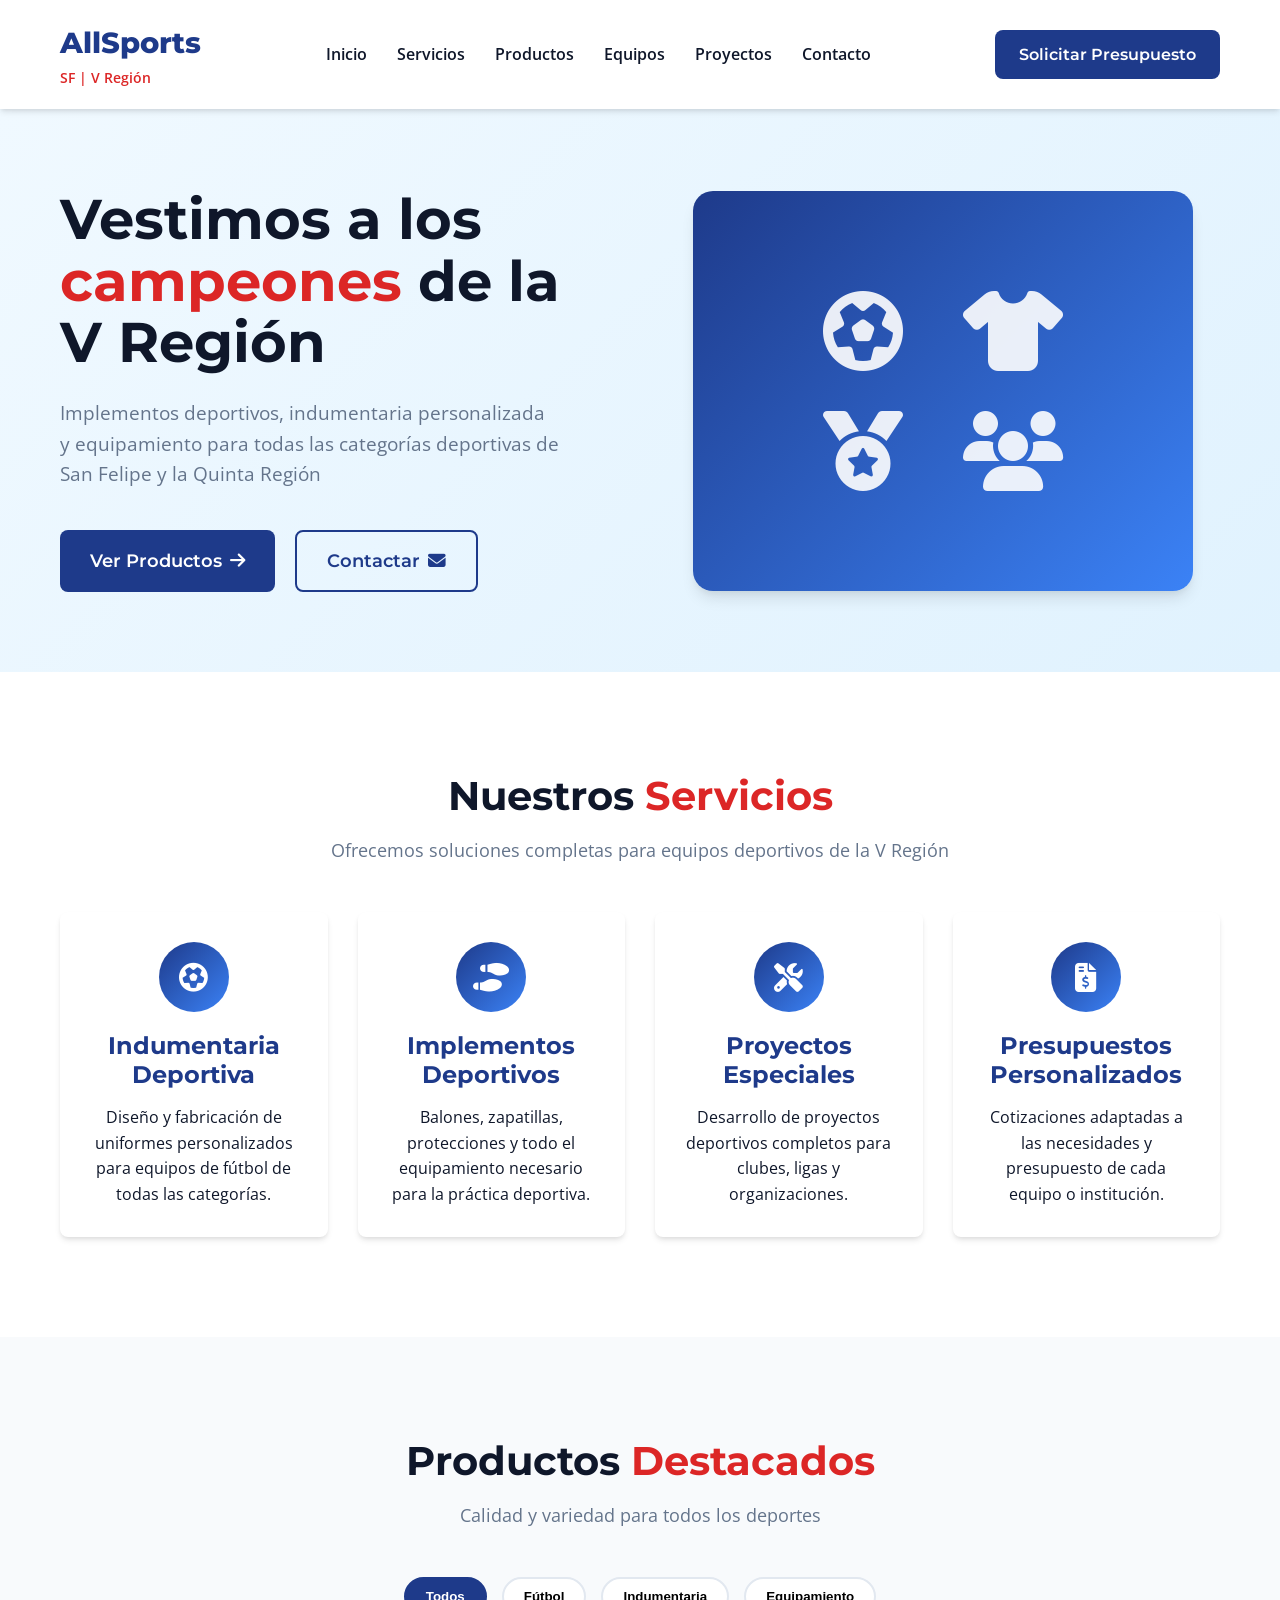
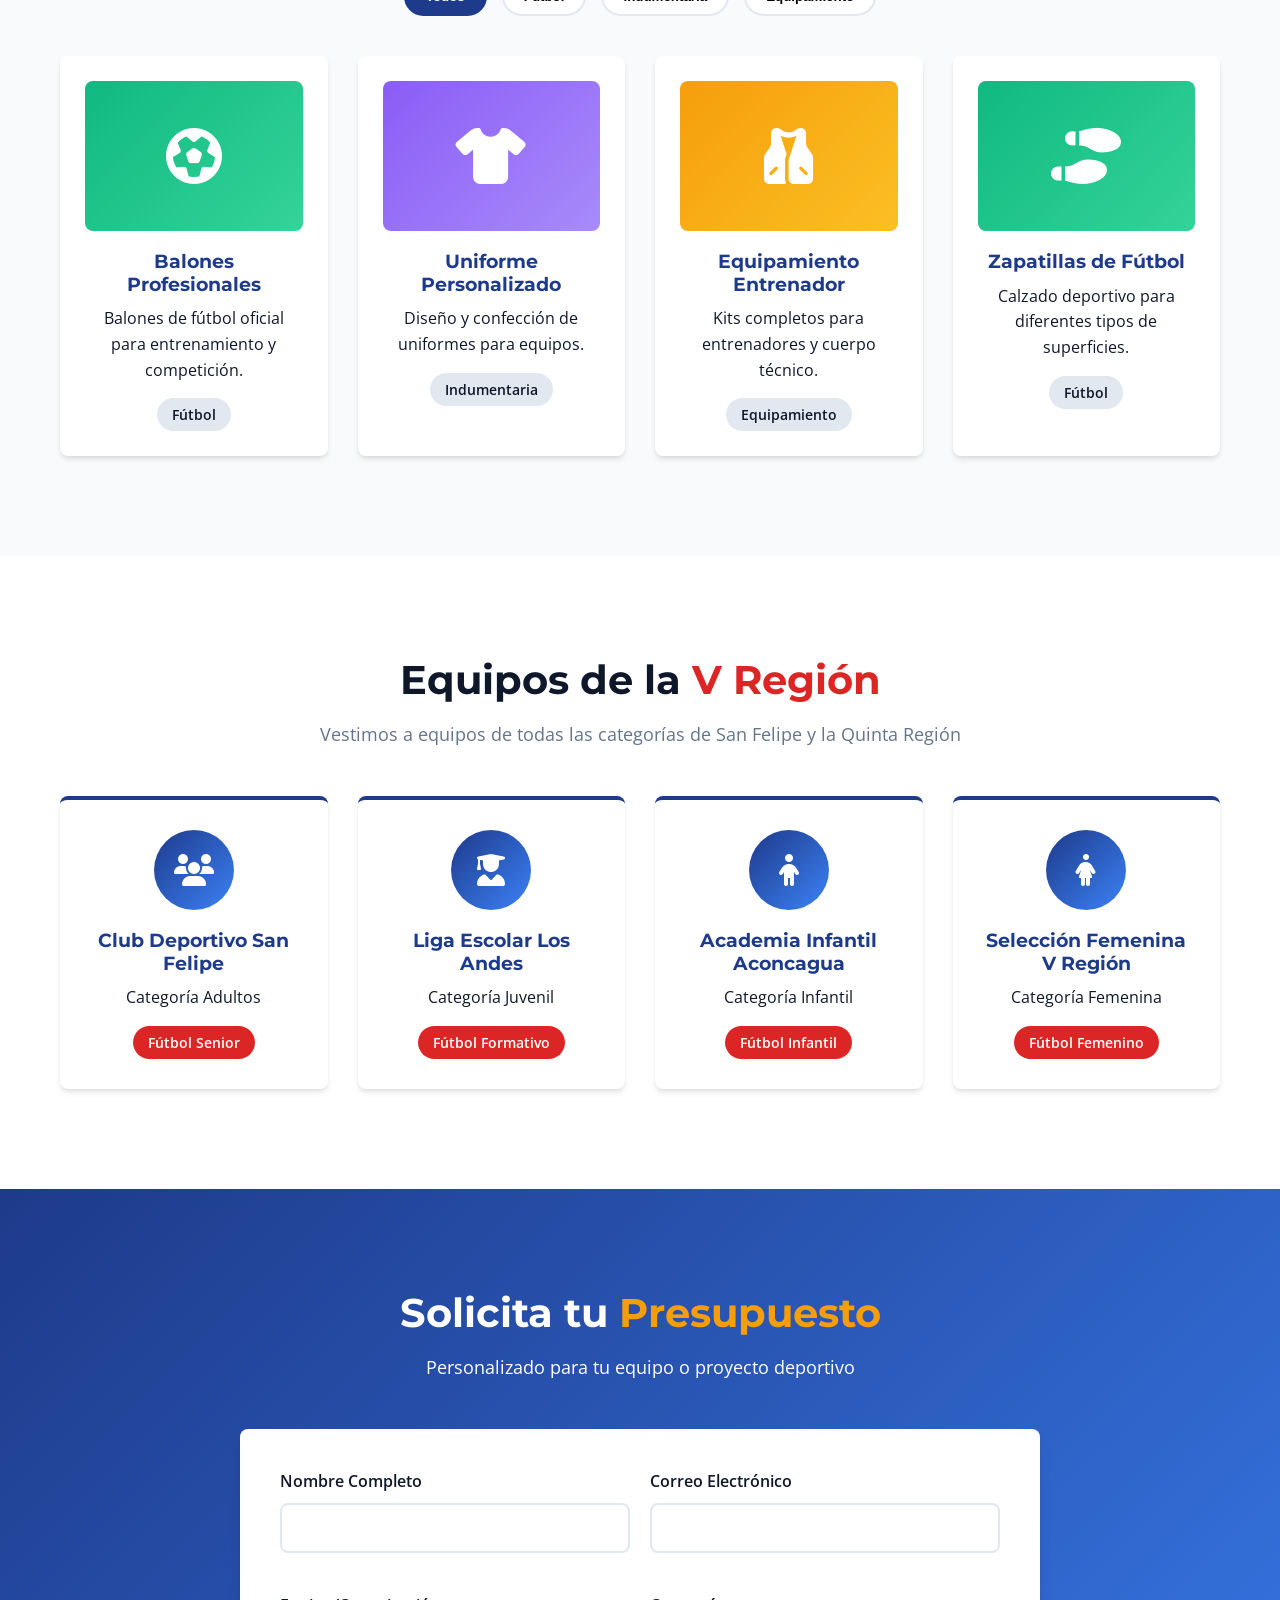
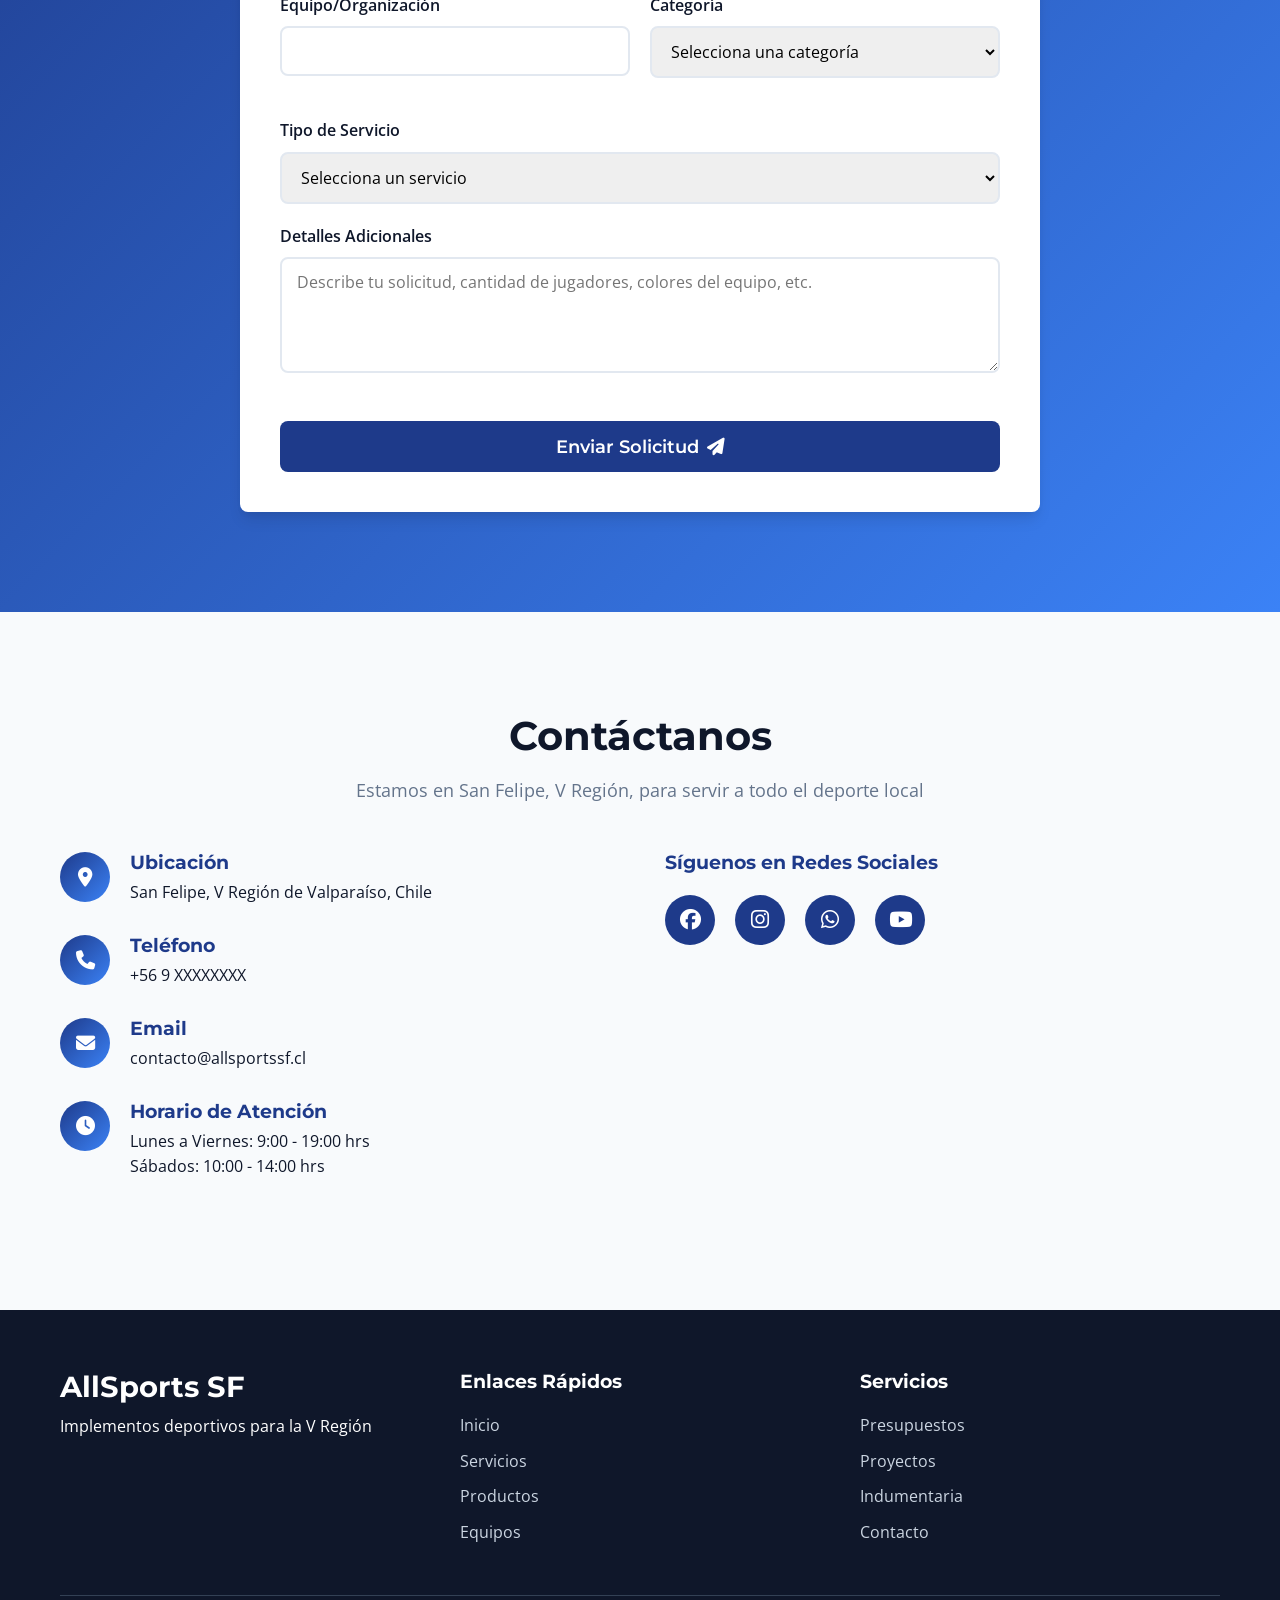
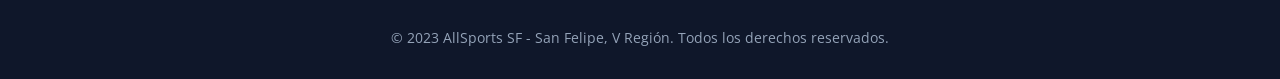
==== index.html @ 77ff8288 "first commit" ====
<!DOCTYPE html>
<html lang="es">
<head>
    <meta charset="UTF-8">
    <meta name="viewport" content="width=device-width, initial-scale=1.0">
    <title>AllSports SF - Implementos Deportivos V Región</title>
    <link rel="stylesheet" href="style.css">
    <link rel="stylesheet" href="https://cdnjs.cloudflare.com/ajax/libs/font-awesome/6.4.0/css/all.min.css">
    <link rel="preconnect" href="https://fonts.googleapis.com">
    <link rel="preconnect" href="https://fonts.gstatic.com" crossorigin>
    <link href="https://fonts.googleapis.com/css2?family=Montserrat:wght@400;600;700;800&family=Open+Sans:wght@400;600&display=swap" rel="stylesheet">
</head>
<body>
    <!-- Navegación -->
    <header class="header">
        <div class="container">
            <nav class="navbar">
                <div class="logo">
                    <a href="#inicio">
                        <span class="logo-text">AllSports</span>
                        <span class="logo-region">SF | V Región</span>
                    </a>
                </div>
                
                <ul class="nav-menu">
                    <li><a href="#inicio">Inicio</a></li>
                    <li><a href="#servicios">Servicios</a></li>
                    <li><a href="#productos">Productos</a></li>
                    <li><a href="#equipos">Equipos</a></li>
                    <li><a href="#proyectos">Proyectos</a></li>
                    <li><a href="#contacto">Contacto</a></li>
                </ul>
                
                <div class="nav-actions">
                    <a href="#presupuesto" class="btn btn-primary">Solicitar Presupuesto</a>
                    <button class="menu-toggle" id="menuToggle">
                        <i class="fas fa-bars"></i>
                    </button>
                </div>
            </nav>
        </div>
    </header>

    <!-- Sección Hero -->
    <section class="hero" id="inicio">
        <div class="container">
            <div class="hero-content">
                <h1 class="hero-title">Vestimos a los <span class="highlight">campeones</span> de la V Región</h1>
                <p class="hero-subtitle">Implementos deportivos, indumentaria personalizada y equipamiento para todas las categorías deportivas de San Felipe y la Quinta Región</p>
                <div class="hero-actions">
                    <a href="#productos" class="btn btn-primary btn-large">Ver Productos <i class="fas fa-arrow-right"></i></a>
                    <a href="#contacto" class="btn btn-secondary btn-large">Contactar <i class="fas fa-envelope"></i></a>
                </div>
            </div>
            <div class="hero-image">
                <div class="image-placeholder">
                    <div class="sports-icons">
                        <i class="fas fa-futbol"></i>
                        <i class="fas fa-tshirt"></i>
                        <i class="fas fa-medal"></i>
                        <i class="fas fa-users"></i>
                    </div>
                </div>
            </div>
        </div>
    </section>

    <!-- Sección Servicios -->
    <section class="services" id="servicios">
        <div class="container">
            <h2 class="section-title">Nuestros <span class="highlight">Servicios</span></h2>
            <p class="section-subtitle">Ofrecemos soluciones completas para equipos deportivos de la V Región</p>
            
            <div class="services-grid">
                <div class="service-card">
                    <div class="service-icon">
                        <i class="fas fa-futbol"></i>
                    </div>
                    <h3>Indumentaria Deportiva</h3>
                    <p>Diseño y fabricación de uniformes personalizados para equipos de fútbol de todas las categorías.</p>
                </div>
                
                <div class="service-card">
                    <div class="service-icon">
                        <i class="fas fa-shoe-prints"></i>
                    </div>
                    <h3>Implementos Deportivos</h3>
                    <p>Balones, zapatillas, protecciones y todo el equipamiento necesario para la práctica deportiva.</p>
                </div>
                
                <div class="service-card">
                    <div class="service-icon">
                        <i class="fas fa-tools"></i>
                    </div>
                    <h3>Proyectos Especiales</h3>
                    <p>Desarrollo de proyectos deportivos completos para clubes, ligas y organizaciones.</p>
                </div>
                
                <div class="service-card">
                    <div class="service-icon">
                        <i class="fas fa-file-invoice-dollar"></i>
                    </div>
                    <h3>Presupuestos Personalizados</h3>
                    <p>Cotizaciones adaptadas a las necesidades y presupuesto de cada equipo o institución.</p>
                </div>
            </div>
        </div>
    </section>

    <!-- Sección Productos -->
    <section class="products" id="productos">
        <div class="container">
            <h2 class="section-title">Productos <span class="highlight">Destacados</span></h2>
            <p class="section-subtitle">Calidad y variedad para todos los deportes</p>
            
            <div class="categories">
                <button class="category-btn active" data-category="all">Todos</button>
                <button class="category-btn" data-category="futbol">Fútbol</button>
                <button class="category-btn" data-category="indumentaria">Indumentaria</button>
                <button class="category-btn" data-category="equipamiento">Equipamiento</button>
            </div>
            
            <div class="products-grid">
                <div class="product-card" data-category="futbol">
                    <div class="product-image futbol">
                        <i class="fas fa-futbol"></i>
                    </div>
                    <h3>Balones Profesionales</h3>
                    <p>Balones de fútbol oficial para entrenamiento y competición.</p>
                    <span class="product-tag">Fútbol</span>
                </div>
                
                <div class="product-card" data-category="indumentaria">
                    <div class="product-image indumentaria">
                        <i class="fas fa-tshirt"></i>
                    </div>
                    <h3>Uniforme Personalizado</h3>
                    <p>Diseño y confección de uniformes para equipos.</p>
                    <span class="product-tag">Indumentaria</span>
                </div>
                
                <div class="product-card" data-category="equipamiento">
                    <div class="product-image equipamiento">
                        <i class="fas fa-vest"></i>
                    </div>
                    <h3>Equipamiento Entrenador</h3>
                    <p>Kits completos para entrenadores y cuerpo técnico.</p>
                    <span class="product-tag">Equipamiento</span>
                </div>
                
                <div class="product-card" data-category="futbol">
                    <div class="product-image futbol">
                        <i class="fas fa-shoe-prints"></i>
                    </div>
                    <h3>Zapatillas de Fútbol</h3>
                    <p>Calzado deportivo para diferentes tipos de superficies.</p>
                    <span class="product-tag">Fútbol</span>
                </div>
            </div>
        </div>
    </section>

    <!-- Sección Equipos -->
    <section class="teams" id="equipos">
        <div class="container">
            <h2 class="section-title">Equipos de la <span class="highlight">V Región</span></h2>
            <p class="section-subtitle">Vestimos a equipos de todas las categorías de San Felipe y la Quinta Región</p>
            
            <div class="teams-slider">
                <div class="team-card">
                    <div class="team-logo">
                        <i class="fas fa-users"></i>
                    </div>
                    <h3>Club Deportivo San Felipe</h3>
                    <p>Categoría Adultos</p>
                    <span class="team-category">Fútbol Senior</span>
                </div>
                
                <div class="team-card">
                    <div class="team-logo">
                        <i class="fas fa-user-graduate"></i>
                    </div>
                    <h3>Liga Escolar Los Andes</h3>
                    <p>Categoría Juvenil</p>
                    <span class="team-category">Fútbol Formativo</span>
                </div>
                
                <div class="team-card">
                    <div class="team-logo">
                        <i class="fas fa-child"></i>
                    </div>
                    <h3>Academia Infantil Aconcagua</h3>
                    <p>Categoría Infantil</p>
                    <span class="team-category">Fútbol Infantil</span>
                </div>
                
                <div class="team-card">
                    <div class="team-logo">
                        <i class="fas fa-female"></i>
                    </div>
                    <h3>Selección Femenina V Región</h3>
                    <p>Categoría Femenina</p>
                    <span class="team-category">Fútbol Femenino</span>
                </div>
            </div>
        </div>
    </section>

    <!-- Sección Presupuesto -->
    <section class="budget" id="presupuesto">
        <div class="container">
            <div class="budget-content">
                <h2 class="section-title">Solicita tu <span class="highlight">Presupuesto</span></h2>
                <p class="section-subtitle">Personalizado para tu equipo o proyecto deportivo</p>
                
                <form class="budget-form" id="budgetForm">
                    <div class="form-row">
                        <div class="form-group">
                            <label for="name">Nombre Completo</label>
                            <input type="text" id="name" required>
                        </div>
                        <div class="form-group">
                            <label for="email">Correo Electrónico</label>
                            <input type="email" id="email" required>
                        </div>
                    </div>
                    
                    <div class="form-row">
                        <div class="form-group">
                            <label for="team">Equipo/Organización</label>
                            <input type="text" id="team" required>
                        </div>
                        <div class="form-group">
                            <label for="category">Categoría</label>
                            <select id="category" required>
                                <option value="">Selecciona una categoría</option>
                                <option value="infantil">Infantil</option>
                                <option value="juvenil">Juvenil</option>
                                <option value="adultos">Adultos</option>
                                <option value="femenino">Femenino</option>
                                <option value="senior">Senior</option>
                            </select>
                        </div>
                    </div>
                    
                    <div class="form-group">
                        <label for="service">Tipo de Servicio</label>
                        <select id="service" required>
                            <option value="">Selecciona un servicio</option>
                            <option value="indumentaria">Indumentaria</option>
                            <option value="implementos">Implementos Deportivos</option>
                            <option value="proyecto">Proyecto Completo</option>
                            <option value="equipamiento">Equipamiento General</option>
                        </select>
                    </div>
                    
                    <div class="form-group">
                        <label for="message">Detalles Adicionales</label>
                        <textarea id="message" rows="4" placeholder="Describe tu solicitud, cantidad de jugadores, colores del equipo, etc."></textarea>
                    </div>
                    
                    <button type="submit" class="btn btn-primary btn-large">Enviar Solicitud <i class="fas fa-paper-plane"></i></button>
                </form>
            </div>
        </div>
    </section>

    <!-- Sección Contacto -->
    <section class="contact" id="contacto">
        <div class="container">
            <h2 class="section-title">Contáctanos</h2>
            <p class="section-subtitle">Estamos en San Felipe, V Región, para servir a todo el deporte local</p>
            
            <div class="contact-content">
                <div class="contact-info">
                    <div class="contact-item">
                        <div class="contact-icon">
                            <i class="fas fa-map-marker-alt"></i>
                        </div>
                        <div class="contact-details">
                            <h3>Ubicación</h3>
                            <p>San Felipe, V Región de Valparaíso, Chile</p>
                        </div>
                    </div>
                    
                    <div class="contact-item">
                        <div class="contact-icon">
                            <i class="fas fa-phone"></i>
                        </div>
                        <div class="contact-details">
                            <h3>Teléfono</h3>
                            <p>+56 9 XXXXXXXX</p>
                        </div>
                    </div>
                    
                    <div class="contact-item">
                        <div class="contact-icon">
                            <i class="fas fa-envelope"></i>
                        </div>
                        <div class="contact-details">
                            <h3>Email</h3>
                            <p>contacto@allsportssf.cl</p>
                        </div>
                    </div>
                    
                    <div class="contact-item">
                        <div class="contact-icon">
                            <i class="fas fa-clock"></i>
                        </div>
                        <div class="contact-details">
                            <h3>Horario de Atención</h3>
                            <p>Lunes a Viernes: 9:00 - 19:00 hrs</p>
                            <p>Sábados: 10:00 - 14:00 hrs</p>
                        </div>
                    </div>
                </div>
                
                <div class="social-media">
                    <h3>Síguenos en Redes Sociales</h3>
                    <div class="social-icons">
                        <a href="#"><i class="fab fa-facebook"></i></a>
                        <a href="#"><i class="fab fa-instagram"></i></a>
                        <a href="#"><i class="fab fa-whatsapp"></i></a>
                        <a href="#"><i class="fab fa-youtube"></i></a>
                    </div>
                </div>
            </div>
        </div>
    </section>

    <!-- Footer -->
    <footer class="footer">
        <div class="container">
            <div class="footer-content">
                <div class="footer-logo">
                    <h3>AllSports SF</h3>
                    <p>Implementos deportivos para la V Región</p>
                </div>
                
                <div class="footer-links">
                    <h4>Enlaces Rápidos</h4>
                    <ul>
                        <li><a href="#inicio">Inicio</a></li>
                        <li><a href="#servicios">Servicios</a></li>
                        <li><a href="#productos">Productos</a></li>
                        <li><a href="#equipos">Equipos</a></li>
                    </ul>
                </div>
                
                <div class="footer-links">
                    <h4>Servicios</h4>
                    <ul>
                        <li><a href="#presupuesto">Presupuestos</a></li>
                        <li><a href="#proyectos">Proyectos</a></li>
                        <li><a href="#indumentaria">Indumentaria</a></li>
                        <li><a href="#contacto">Contacto</a></li>
                    </ul>
                </div>
            </div>
            
            <div class="footer-bottom">
                <p>&copy; 2023 AllSports SF - San Felipe, V Región. Todos los derechos reservados.</p>
            </div>
        </div>
    </footer>

    <script src="script.js"></script>
</body>
</html>
---- style.css ----
/* Variables y Reset */
:root {
    --primary: #1E3A8A;
    --secondary: #DC2626;
    --accent: #F59E0B;
    --dark: #0F172A;
    --light: #F8FAFC;
    --gray: #64748B;
    --gray-light: #E2E8F0;
    
    --font-heading: 'Montserrat', sans-serif;
    --font-body: 'Open Sans', sans-serif;
    
    --shadow: 0 4px 6px -1px rgba(0, 0, 0, 0.1), 0 2px 4px -1px rgba(0, 0, 0, 0.06);
    --shadow-lg: 0 10px 15px -3px rgba(0, 0, 0, 0.1), 0 4px 6px -2px rgba(0, 0, 0, 0.05);
    --radius: 8px;
}

* {
    margin: 0;
    padding: 0;
    box-sizing: border-box;
}

html {
    scroll-behavior: smooth;
}

body {
    font-family: var(--font-body);
    color: var(--dark);
    line-height: 1.6;
    background-color: var(--light);
}

.container {
    width: 100%;
    max-width: 1200px;
    margin: 0 auto;
    padding: 0 20px;
}

/* Tipografía */
h1, h2, h3, h4 {
    font-family: var(--font-heading);
    font-weight: 700;
    line-height: 1.2;
}

.highlight {
    color: var(--secondary);
}

.section-title {
    font-size: 2.5rem;
    text-align: center;
    margin-bottom: 1rem;
}

.section-subtitle {
    text-align: center;
    color: var(--gray);
    margin-bottom: 3rem;
    font-size: 1.1rem;
}

/* Botones */
.btn {
    display: inline-flex;
    align-items: center;
    justify-content: center;
    padding: 12px 24px;
    border-radius: var(--radius);
    font-weight: 600;
    text-decoration: none;
    border: none;
    cursor: pointer;
    transition: all 0.3s ease;
    font-family: var(--font-heading);
    gap: 8px;
}

.btn-primary {
    background-color: var(--primary);
    color: white;
}

.btn-primary:hover {
    background-color: #1e40af;
    transform: translateY(-2px);
    box-shadow: var(--shadow-lg);
}

.btn-secondary {
    background-color: transparent;
    color: var(--primary);
    border: 2px solid var(--primary);
}

.btn-secondary:hover {
    background-color: var(--primary);
    color: white;
}

.btn-large {
    padding: 15px 30px;
    font-size: 1.1rem;
}

/* Header */
.header {
    background-color: white;
    box-shadow: var(--shadow);
    position: sticky;
    top: 0;
    z-index: 100;
}

.navbar {
    display: flex;
    justify-content: space-between;
    align-items: center;
    padding: 20px 0;
}

.logo a {
    text-decoration: none;
    display: flex;
    flex-direction: column;
}

.logo-text {
    font-family: var(--font-heading);
    font-weight: 800;
    font-size: 1.8rem;
    color: var(--primary);
}

.logo-region {
    font-size: 0.9rem;
    color: var(--secondary);
    font-weight: 600;
}

.nav-menu {
    display: flex;
    list-style: none;
    gap: 30px;
}

.nav-menu a {
    text-decoration: none;
    color: var(--dark);
    font-weight: 600;
    transition: color 0.3s;
    position: relative;
}

.nav-menu a:hover {
    color: var(--primary);
}

.nav-menu a::after {
    content: '';
    position: absolute;
    width: 0;
    height: 2px;
    background: var(--primary);
    left: 0;
    bottom: -5px;
    transition: width 0.3s;
}

.nav-menu a:hover::after {
    width: 100%;
}

.nav-actions {
    display: flex;
    align-items: center;
    gap: 20px;
}

.menu-toggle {
    display: none;
    background: none;
    border: none;
    font-size: 1.5rem;
    color: var(--primary);
    cursor: pointer;
}

/* Hero */
.hero {
    padding: 80px 0;
    background: linear-gradient(135deg, #f0f9ff 0%, #e0f2fe 100%);
}

.hero .container {
    display: flex;
    align-items: center;
    justify-content: space-between;
    gap: 50px;
}

.hero-content {
    flex: 1;
}

.hero-title {
    font-size: 3.5rem;
    margin-bottom: 1.5rem;
    line-height: 1.1;
}

.hero-subtitle {
    font-size: 1.2rem;
    color: var(--gray);
    margin-bottom: 2.5rem;
    max-width: 90%;
}

.hero-actions {
    display: flex;
    gap: 20px;
    flex-wrap: wrap;
}

.hero-image {
    flex: 1;
    display: flex;
    justify-content: center;
}

.image-placeholder {
    width: 100%;
    max-width: 500px;
    height: 400px;
    background: linear-gradient(135deg, var(--primary) 0%, #3b82f6 100%);
    border-radius: 20px;
    display: flex;
    align-items: center;
    justify-content: center;
    position: relative;
    overflow: hidden;
    box-shadow: var(--shadow-lg);
}

.sports-icons {
    display: grid;
    grid-template-columns: repeat(2, 1fr);
    gap: 40px;
}

.sports-icons i {
    font-size: 5rem;
    color: white;
    opacity: 0.9;
    animation: float 3s ease-in-out infinite;
}

.sports-icons i:nth-child(2) {
    animation-delay: 0.5s;
}

.sports-icons i:nth-child(3) {
    animation-delay: 1s;
}

.sports-icons i:nth-child(4) {
    animation-delay: 1.5s;
}

@keyframes float {
    0%, 100% { transform: translateY(0); }
    50% { transform: translateY(-20px); }
}

/* Servicios */
.services {
    padding: 100px 0;
    background-color: white;
}

.services-grid {
    display: grid;
    grid-template-columns: repeat(auto-fit, minmax(250px, 1fr));
    gap: 30px;
    margin-top: 40px;
}

.service-card {
    background: white;
    border-radius: var(--radius);
    padding: 30px;
    box-shadow: var(--shadow);
    transition: transform 0.3s, box-shadow 0.3s;
    text-align: center;
}

.service-card:hover {
    transform: translateY(-10px);
    box-shadow: var(--shadow-lg);
}

.service-icon {
    width: 70px;
    height: 70px;
    background: linear-gradient(135deg, var(--primary) 0%, #3b82f6 100%);
    border-radius: 50%;
    display: flex;
    align-items: center;
    justify-content: center;
    margin: 0 auto 20px;
}

.service-icon i {
    font-size: 1.8rem;
    color: white;
}

.service-card h3 {
    font-size: 1.5rem;
    margin-bottom: 15px;
    color: var(--primary);
}

/* Productos */
.products {
    padding: 100px 0;
    background-color: #f8fafc;
}

.categories {
    display: flex;
    justify-content: center;
    gap: 15px;
    margin-bottom: 40px;
    flex-wrap: wrap;
}

.category-btn {
    padding: 10px 20px;
    background: white;
    border: 2px solid var(--gray-light);
    border-radius: 30px;
    font-weight: 600;
    cursor: pointer;
    transition: all 0.3s;
}

.category-btn.active, .category-btn:hover {
    background: var(--primary);
    color: white;
    border-color: var(--primary);
}

.products-grid {
    display: grid;
    grid-template-columns: repeat(auto-fit, minmax(250px, 1fr));
    gap: 30px;
}

.product-card {
    background: white;
    border-radius: var(--radius);
    overflow: hidden;
    box-shadow: var(--shadow);
    transition: transform 0.3s;
    padding: 25px;
    text-align: center;
}

.product-card:hover {
    transform: translateY(-5px);
}

.product-image {
    width: 100%;
    height: 150px;
    border-radius: var(--radius);
    display: flex;
    align-items: center;
    justify-content: center;
    margin-bottom: 20px;
    font-size: 3.5rem;
}

.product-image.futbol {
    background: linear-gradient(135deg, #10b981 0%, #34d399 100%);
    color: white;
}

.product-image.indumentaria {
    background: linear-gradient(135deg, #8b5cf6 0%, #a78bfa 100%);
    color: white;
}

.product-image.equipamiento {
    background: linear-gradient(135deg, #f59e0b 0%, #fbbf24 100%);
    color: white;
}

.product-card h3 {
    margin-bottom: 10px;
    color: var(--primary);
}

.product-tag {
    display: inline-block;
    background: var(--gray-light);
    padding: 5px 15px;
    border-radius: 30px;
    font-size: 0.9rem;
    font-weight: 600;
    margin-top: 15px;
    color: var(--dark);
}

/* Equipos */
.teams {
    padding: 100px 0;
    background-color: white;
}

.teams-slider {
    display: grid;
    grid-template-columns: repeat(auto-fit, minmax(250px, 1fr));
    gap: 30px;
    margin-top: 40px;
}

.team-card {
    background: white;
    border-radius: var(--radius);
    padding: 30px;
    box-shadow: var(--shadow);
    text-align: center;
    border-top: 4px solid var(--primary);
    transition: transform 0.3s;
}

.team-card:hover {
    transform: translateY(-5px);
}

.team-logo {
    width: 80px;
    height: 80px;
    background: linear-gradient(135deg, var(--primary) 0%, #3b82f6 100%);
    border-radius: 50%;
    display: flex;
    align-items: center;
    justify-content: center;
    margin: 0 auto 20px;
    font-size: 2rem;
    color: white;
}

.team-card h3 {
    margin-bottom: 10px;
    color: var(--primary);
}

.team-category {
    display: inline-block;
    background: var(--secondary);
    color: white;
    padding: 5px 15px;
    border-radius: 30px;
    font-size: 0.9rem;
    font-weight: 600;
    margin-top: 15px;
}

/* Presupuesto */
.budget {
    padding: 100px 0;
    background: linear-gradient(135deg, #1e3a8a 0%, #3b82f6 100%);
    color: white;
}

.budget .section-title, .budget .section-subtitle {
    color: white;
}

.budget .highlight {
    color: var(--accent);
}

.budget-form {
    background: white;
    padding: 40px;
    border-radius: var(--radius);
    box-shadow: var(--shadow-lg);
    max-width: 800px;
    margin: 0 auto;
    color: var(--dark);
}

.form-row {
    display: flex;
    gap: 20px;
    margin-bottom: 20px;
}

.form-group {
    flex: 1;
    margin-bottom: 20px;
}

.form-group label {
    display: block;
    margin-bottom: 8px;
    font-weight: 600;
    color: var(--dark);
}

.form-group input, .form-group select, .form-group textarea {
    width: 100%;
    padding: 12px 15px;
    border: 2px solid var(--gray-light);
    border-radius: var(--radius);
    font-family: var(--font-body);
    font-size: 1rem;
    transition: border-color 0.3s;
}

.form-group input:focus, .form-group select:focus, .form-group textarea:focus {
    outline: none;
    border-color: var(--primary);
}

.budget-form .btn-primary {
    margin-top: 20px;
    width: 100%;
}

/* Contacto */
.contact {
    padding: 100px 0;
    background-color: #f8fafc;
}

.contact-content {
    display: grid;
    grid-template-columns: repeat(auto-fit, minmax(300px, 1fr));
    gap: 50px;
    margin-top: 40px;
}

.contact-item {
    display: flex;
    align-items: flex-start;
    gap: 20px;
    margin-bottom: 30px;
}

.contact-icon {
    width: 50px;
    height: 50px;
    background: linear-gradient(135deg, var(--primary) 0%, #3b82f6 100%);
    border-radius: 50%;
    display: flex;
    align-items: center;
    justify-content: center;
    color: white;
    font-size: 1.2rem;
    flex-shrink: 0;
}

.contact-details h3 {
    margin-bottom: 5px;
    color: var(--primary);
}

.social-media h3 {
    margin-bottom: 20px;
    color: var(--primary);
}

.social-icons {
    display: flex;
    gap: 20px;
}

.social-icons a {
    display: flex;
    align-items: center;
    justify-content: center;
    width: 50px;
    height: 50px;
    background: var(--primary);
    color: white;
    border-radius: 50%;
    font-size: 1.3rem;
    transition: all 0.3s;
    text-decoration: none;
}

.social-icons a:hover {
    background: var(--secondary);
    transform: translateY(-5px);
}

/* Footer */
.footer {
    background-color: var(--dark);
    color: white;
    padding: 60px 0 30px;
}

.footer-content {
    display: grid;
    grid-template-columns: repeat(auto-fit, minmax(250px, 1fr));
    gap: 40px;
    margin-bottom: 40px;
}

.footer-logo h3 {
    font-size: 1.8rem;
    margin-bottom: 10px;
    color: white;
}

.footer-links h4 {
    color: white;
    margin-bottom: 20px;
    font-size: 1.2rem;
}

.footer-links ul {
    list-style: none;
}

.footer-links li {
    margin-bottom: 10px;
}

.footer-links a {
    color: #cbd5e1;
    text-decoration: none;
    transition: color 0.3s;
}

.footer-links a:hover {
    color: white;
}

.footer-bottom {
    text-align: center;
    padding-top: 30px;
    border-top: 1px solid #334155;
    color: #94a3b8;
    font-size: 0.9rem;
}

/* Responsive */
@media (max-width: 992px) {
    .hero .container {
        flex-direction: column;
        text-align: center;
    }
    
    .hero-title {
        font-size: 2.8rem;
    }
    
    .hero-subtitle {
        max-width: 100%;
    }
    
    .section-title {
        font-size: 2.2rem;
    }
}

@media (max-width: 768px) {
    .nav-menu {
        display: none;
        position: absolute;
        top: 100%;
        left: 0;
        width: 100%;
        background: white;
        flex-direction: column;
        padding: 20px;
        box-shadow: var(--shadow);
    }
    
    .nav-menu.active {
        display: flex;
    }
    
    .menu-toggle {
        display: block;
    }
    
    .form-row {
        flex-direction: column;
        gap: 0;
    }
    
    .hero-actions {
        justify-content: center;
    }
    
    .hero-title {
        font-size: 2.3rem;
    }
    
    .section-title {
        font-size: 2rem;
    }
}

@media (max-width: 480px) {
    .hero-title {
        font-size: 2rem;
    }
    
    .section-title {
        font-size: 1.8rem;
    }
    
    .btn-large {
        padding: 12px 20px;
        font-size: 1rem;
    }
    
    .budget-form {
        padding: 25px;
    }
}
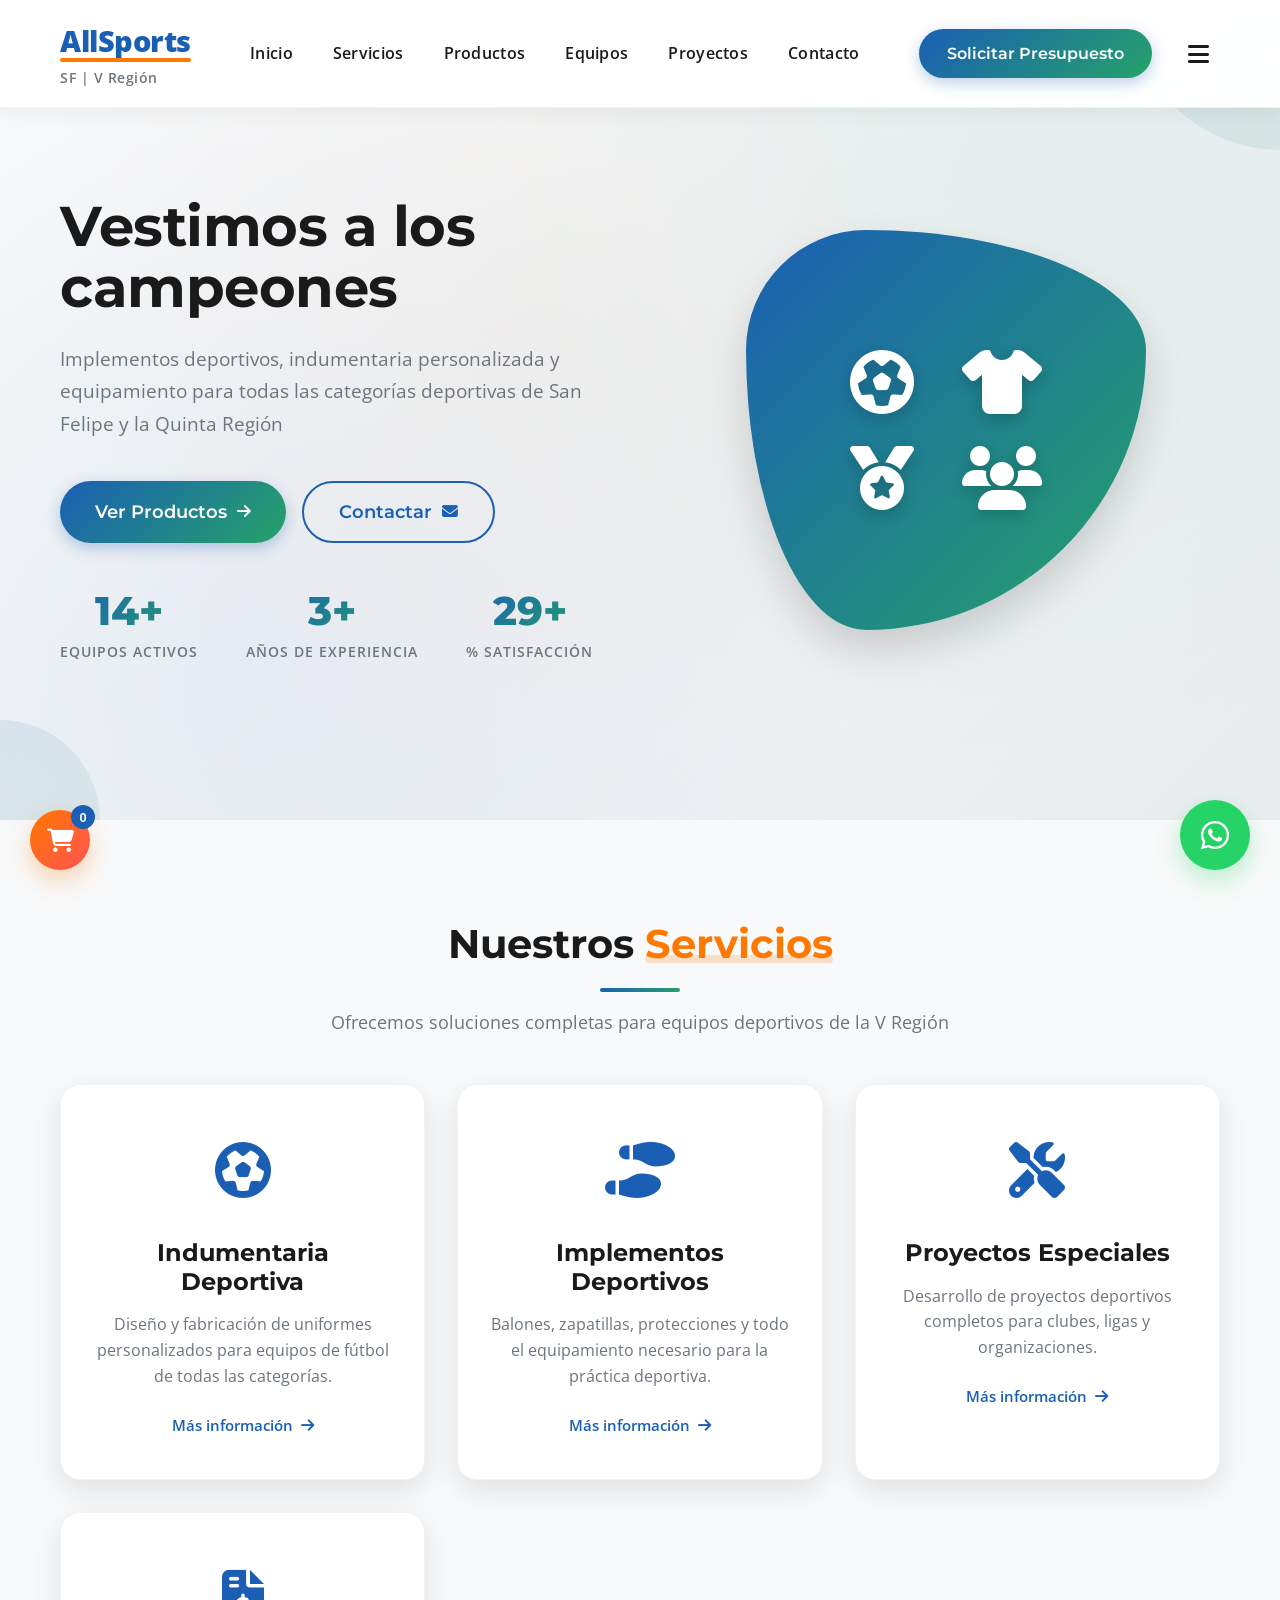
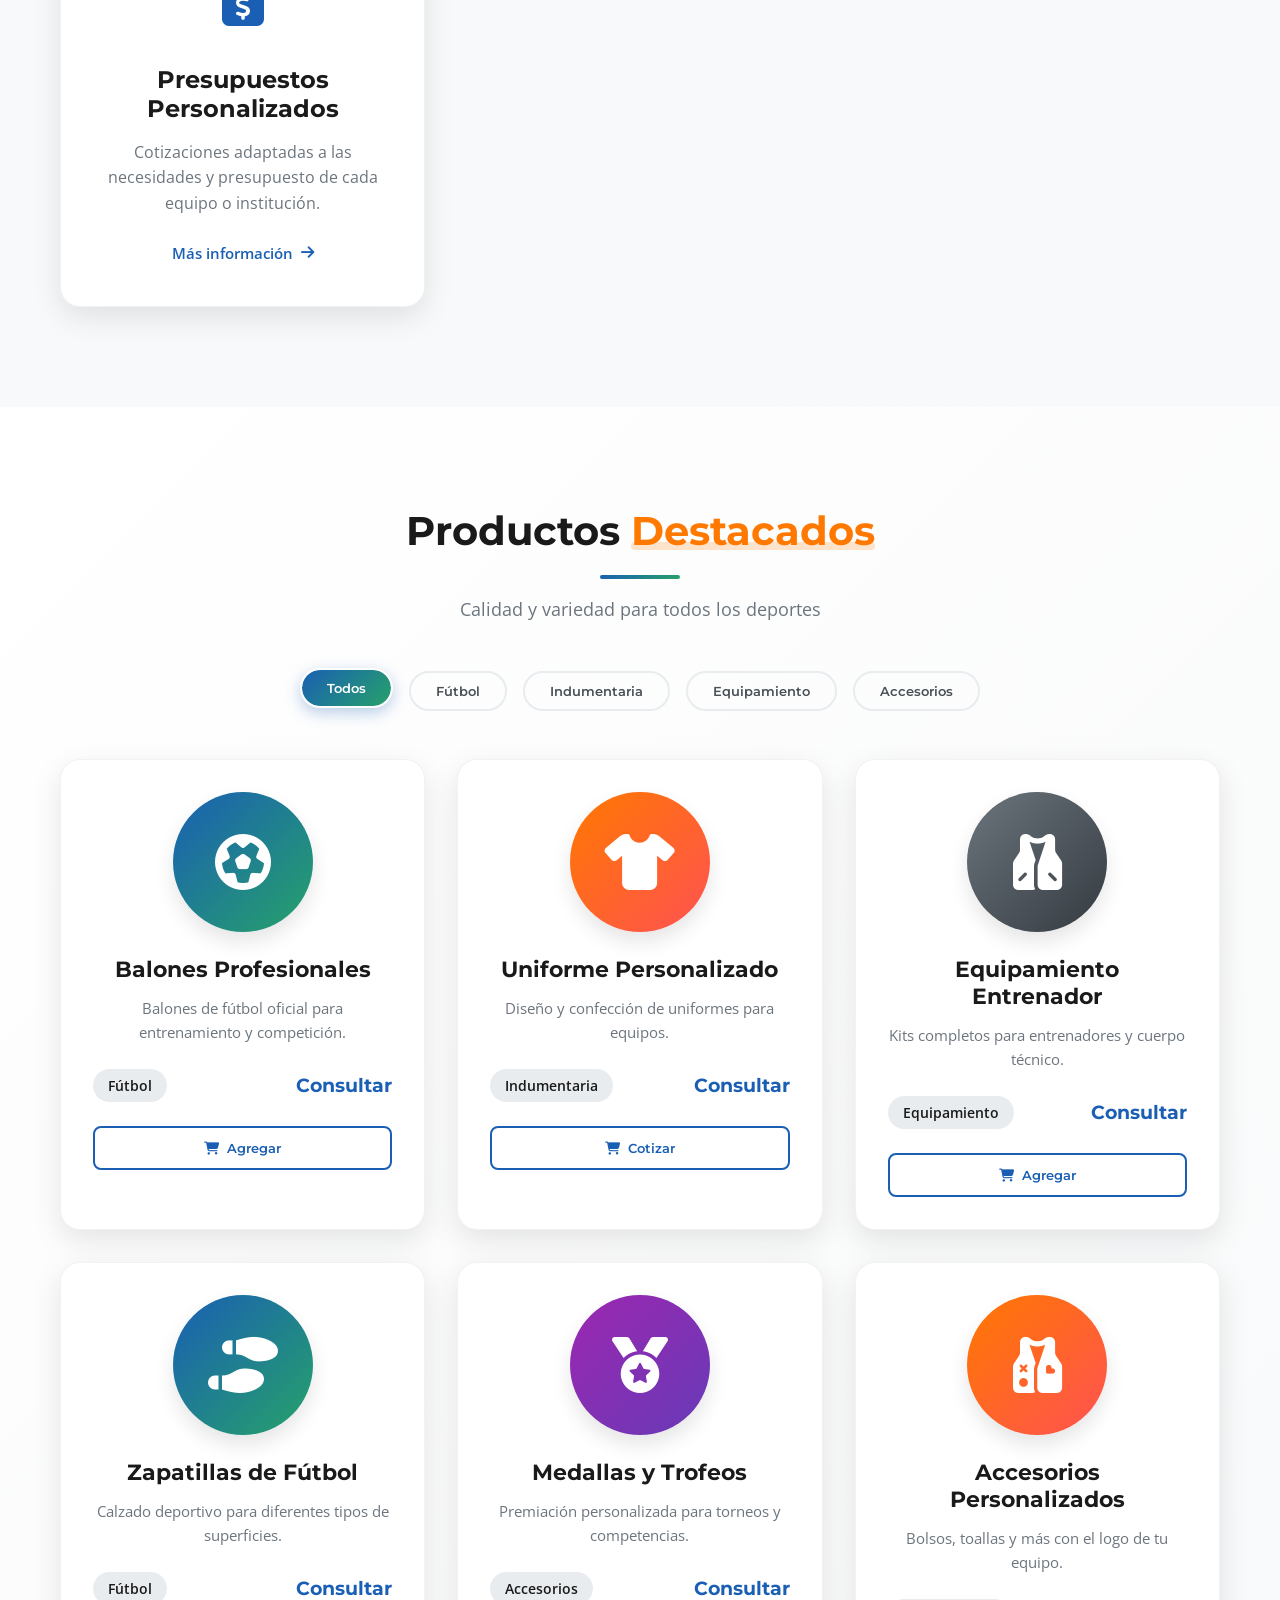
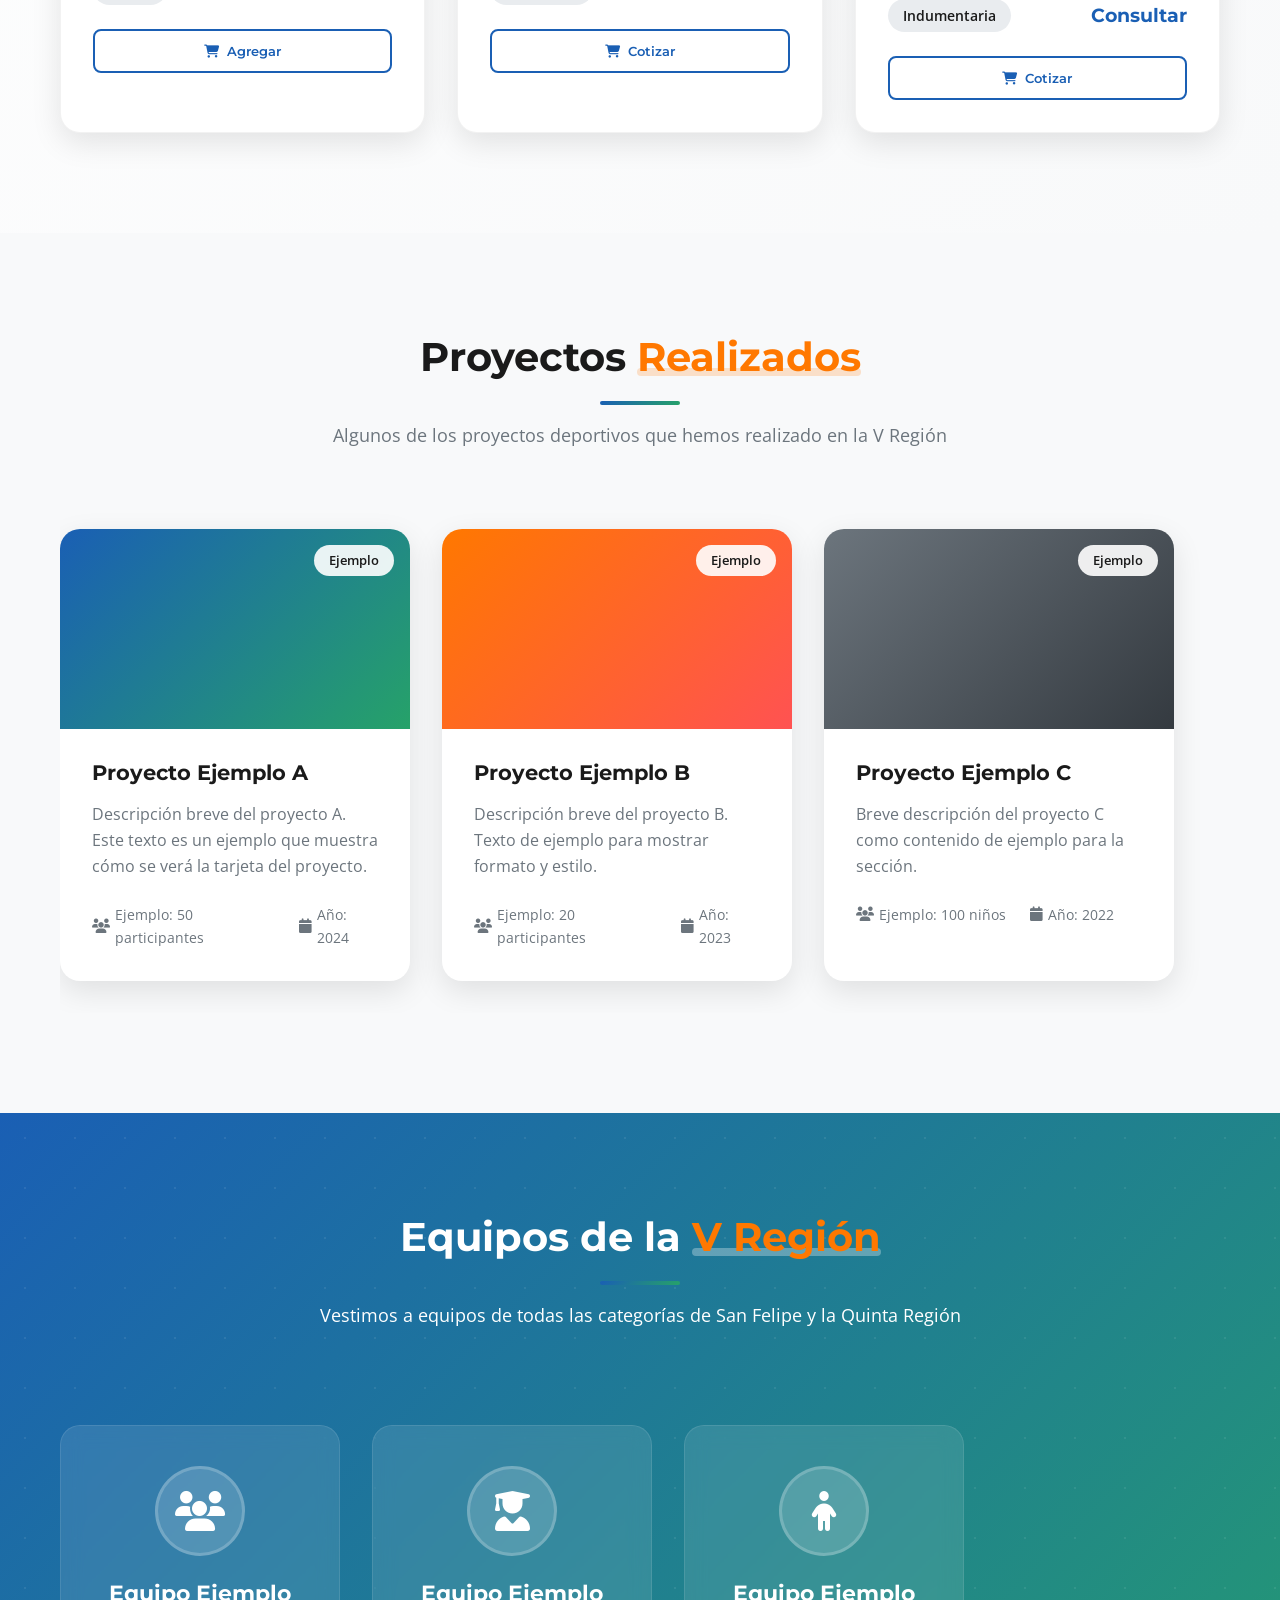
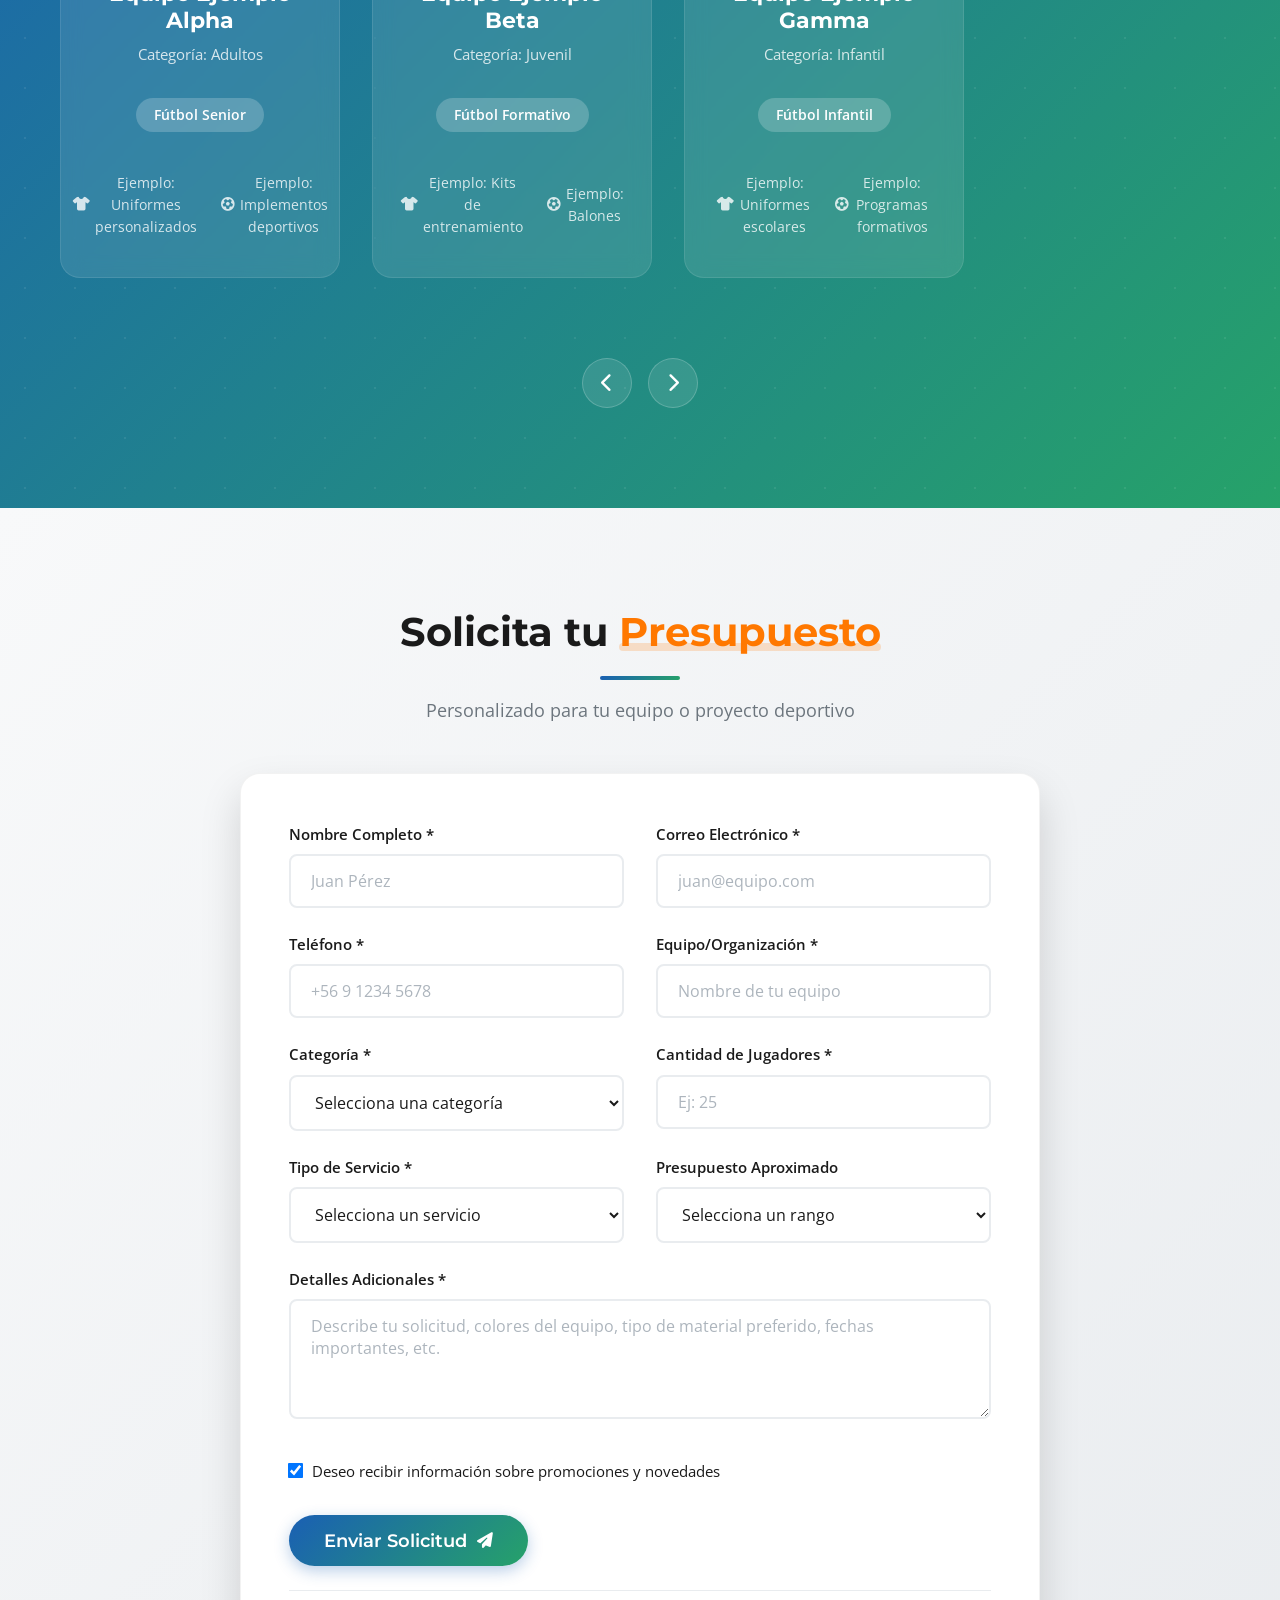
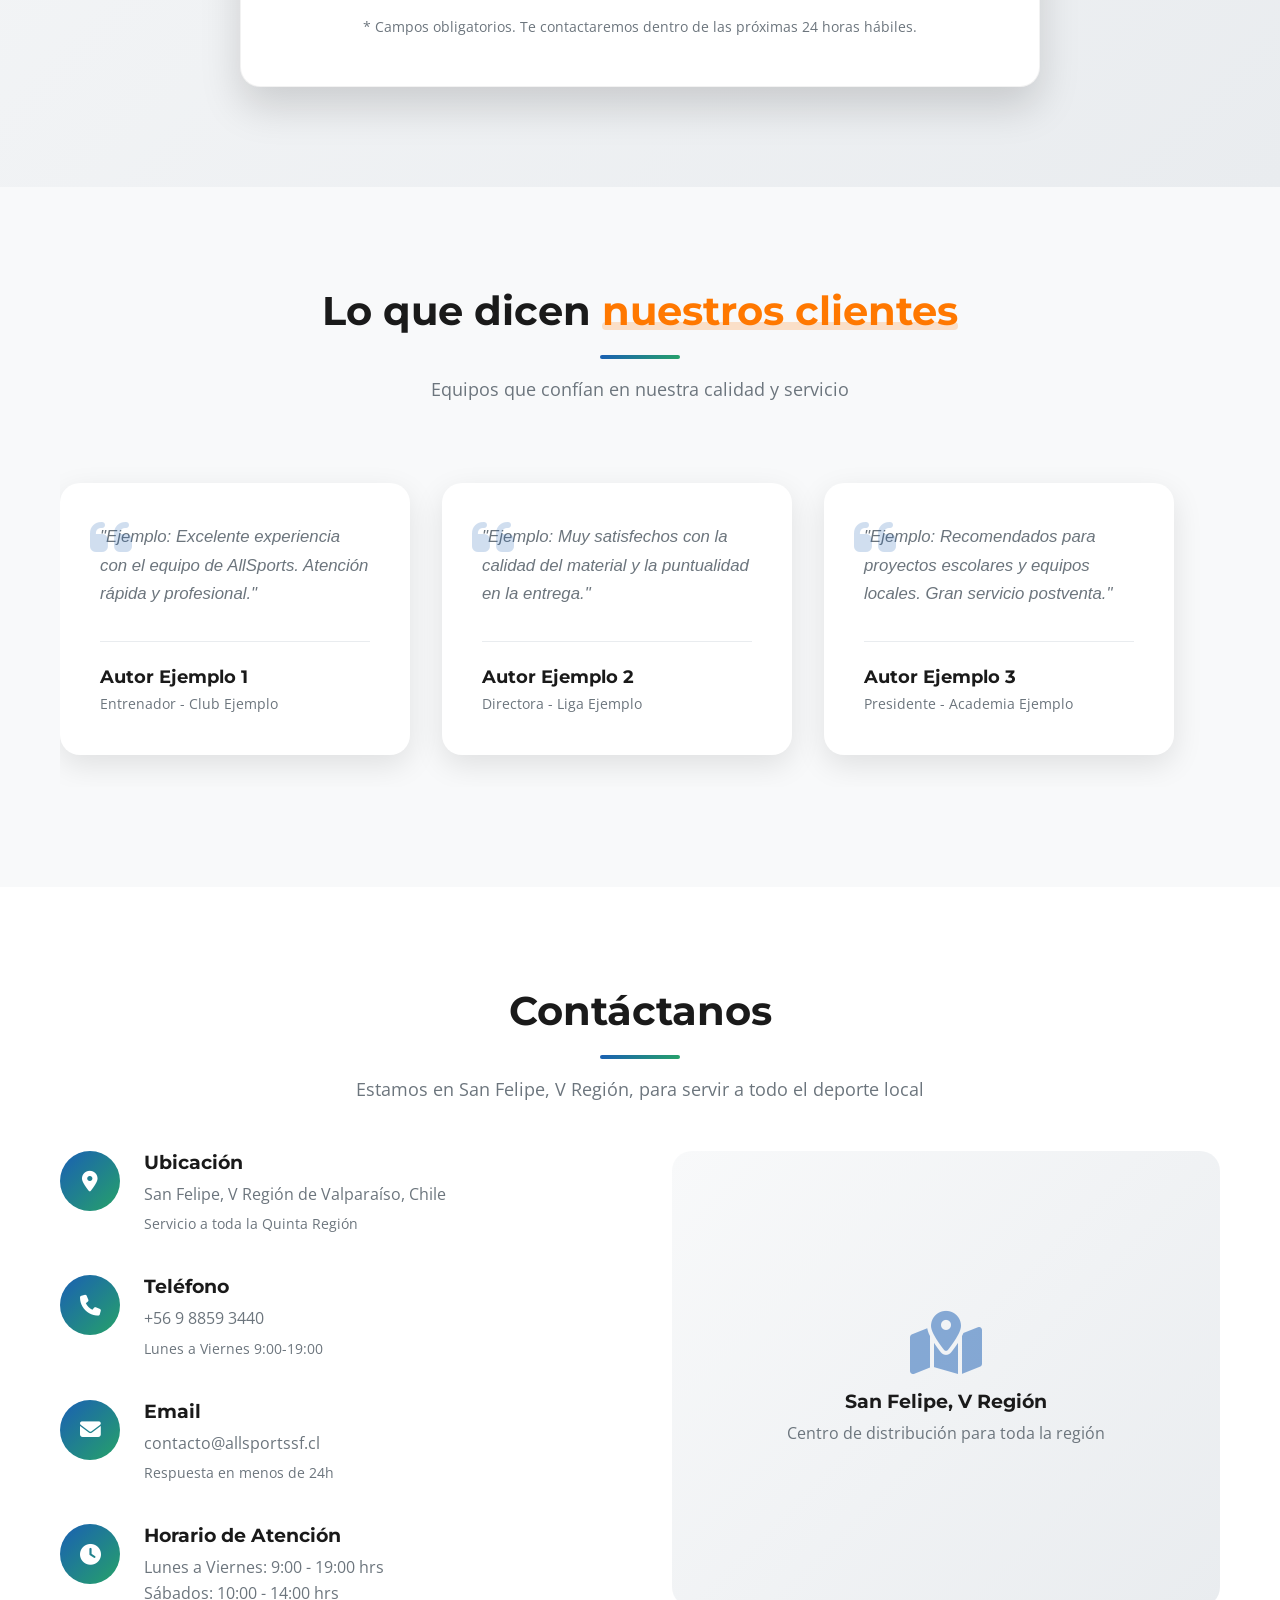
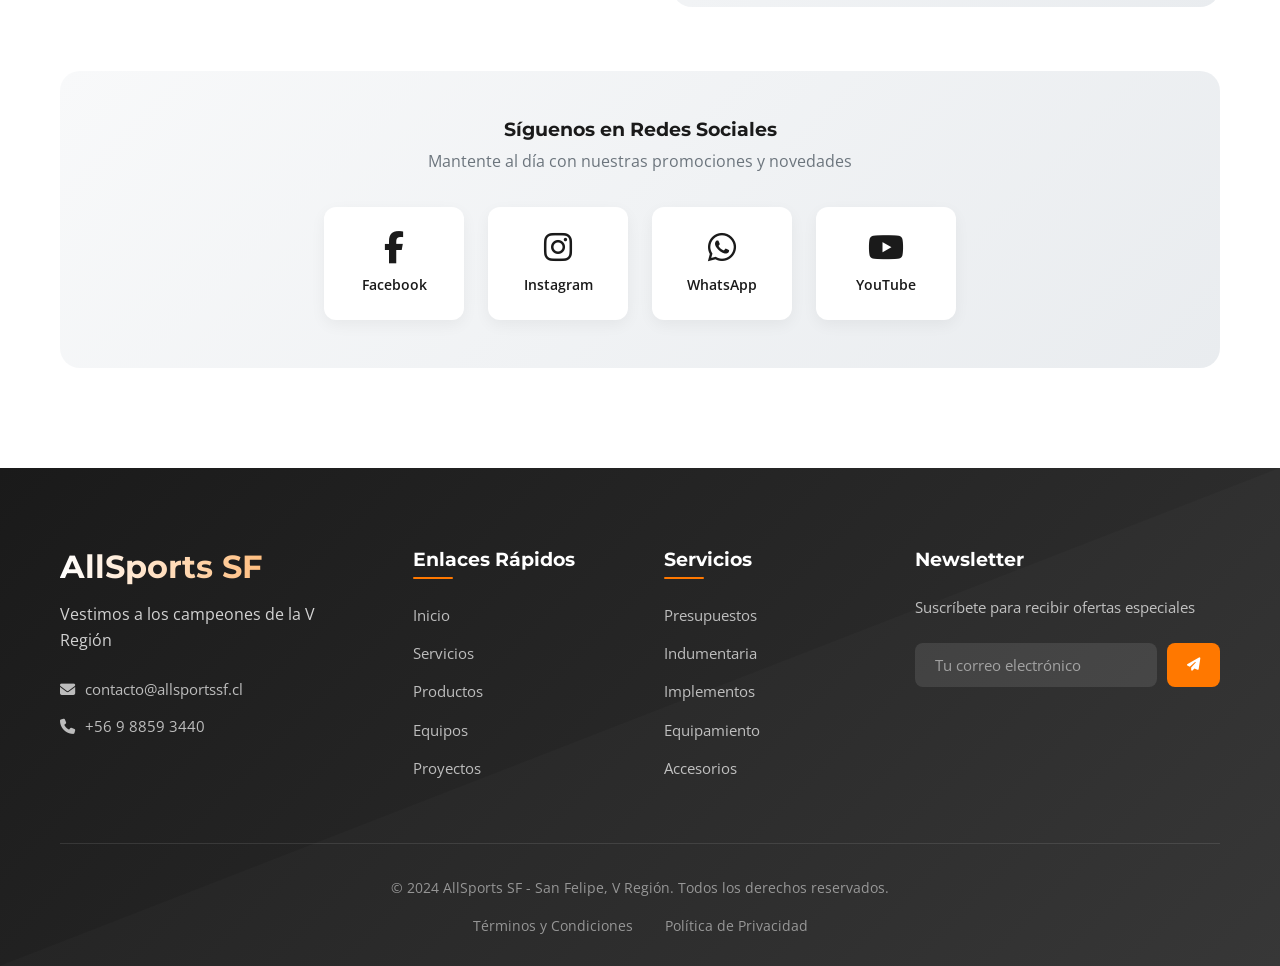
==== commit ba5733c7: "casi final" ====
--- a/index.html
+++ b/index.html
@@ -9,6 +9,7 @@
     <link rel="preconnect" href="https://fonts.googleapis.com">
     <link rel="preconnect" href="https://fonts.gstatic.com" crossorigin>
     <link href="https://fonts.googleapis.com/css2?family=Montserrat:wght@400;600;700;800&family=Open+Sans:wght@400;600&display=swap" rel="stylesheet">
+    <link rel="stylesheet" href="https://cdnjs.cloudflare.com/ajax/libs/font-awesome/6.4.0/css/all.min.css">
 </head>
 <body>
     <!-- Navegación -->
@@ -45,11 +46,25 @@
     <section class="hero" id="inicio">
         <div class="container">
             <div class="hero-content">
-                <h1 class="hero-title">Vestimos a los <span class="highlight">campeones</span> de la V Región</h1>
+                <h1 class="hero-title">Vestimos a los campeones</h1>
                 <p class="hero-subtitle">Implementos deportivos, indumentaria personalizada y equipamiento para todas las categorías deportivas de San Felipe y la Quinta Región</p>
                 <div class="hero-actions">
                     <a href="#productos" class="btn btn-primary btn-large">Ver Productos <i class="fas fa-arrow-right"></i></a>
                     <a href="#contacto" class="btn btn-secondary btn-large">Contactar <i class="fas fa-envelope"></i></a>
+                </div>
+                <div class="hero-stats">
+                    <div class="stat">
+                        <span class="stat-number" data-count="50">0</span>
+                        <span class="stat-label">Equipos Activos</span>
+                    </div>
+                    <div class="stat">
+                        <span class="stat-number" data-count="12">0</span>
+                        <span class="stat-label">Años de Experiencia</span>
+                    </div>
+                    <div class="stat">
+                        <span class="stat-number" data-count="100">0</span>
+                        <span class="stat-label">% Satisfacción</span>
+                    </div>
                 </div>
             </div>
             <div class="hero-image">
@@ -63,6 +78,11 @@
                 </div>
             </div>
         </div>
+        
+        <!-- Elementos decorativos -->
+        <div class="hero-shape hero-shape-1"></div>
+        <div class="hero-shape hero-shape-2"></div>
+        <div class="hero-shape hero-shape-3"></div>
     </section>
 
     <!-- Sección Servicios -->
@@ -78,6 +98,7 @@
                     </div>
                     <h3>Indumentaria Deportiva</h3>
                     <p>Diseño y fabricación de uniformes personalizados para equipos de fútbol de todas las categorías.</p>
+                    <a href="#contacto" class="service-link">Más información <i class="fas fa-arrow-right"></i></a>
                 </div>
                 
                 <div class="service-card">
@@ -86,6 +107,7 @@
                     </div>
                     <h3>Implementos Deportivos</h3>
                     <p>Balones, zapatillas, protecciones y todo el equipamiento necesario para la práctica deportiva.</p>
+                    <a href="#contacto" class="service-link">Más información <i class="fas fa-arrow-right"></i></a>
                 </div>
                 
                 <div class="service-card">
@@ -94,6 +116,7 @@
                     </div>
                     <h3>Proyectos Especiales</h3>
                     <p>Desarrollo de proyectos deportivos completos para clubes, ligas y organizaciones.</p>
+                    <a href="#contacto" class="service-link">Más información <i class="fas fa-arrow-right"></i></a>
                 </div>
                 
                 <div class="service-card">
@@ -102,6 +125,7 @@
                     </div>
                     <h3>Presupuestos Personalizados</h3>
                     <p>Cotizaciones adaptadas a las necesidades y presupuesto de cada equipo o institución.</p>
+                    <a href="#contacto" class="service-link">Más información <i class="fas fa-arrow-right"></i></a>
                 </div>
             </div>
         </div>
@@ -118,6 +142,7 @@
                 <button class="category-btn" data-category="futbol">Fútbol</button>
                 <button class="category-btn" data-category="indumentaria">Indumentaria</button>
                 <button class="category-btn" data-category="equipamiento">Equipamiento</button>
+                <button class="category-btn" data-category="accesorios">Accesorios</button>
             </div>
             
             <div class="products-grid">
@@ -127,7 +152,11 @@
                     </div>
                     <h3>Balones Profesionales</h3>
                     <p>Balones de fútbol oficial para entrenamiento y competición.</p>
-                    <span class="product-tag">Fútbol</span>
+                    <div class="product-footer">
+                        <span class="product-tag">Fútbol</span>
+                        <span class="product-price">Consultar</span>
+                    </div>
+                    <button class="btn-add-to-cart"><i class="fas fa-shopping-cart"></i> Agregar</button>
                 </div>
                 
                 <div class="product-card" data-category="indumentaria">
@@ -136,7 +165,11 @@
                     </div>
                     <h3>Uniforme Personalizado</h3>
                     <p>Diseño y confección de uniformes para equipos.</p>
-                    <span class="product-tag">Indumentaria</span>
+                    <div class="product-footer">
+                        <span class="product-tag">Indumentaria</span>
+                        <span class="product-price">Consultar</span>
+                    </div>
+                    <button class="btn-add-to-cart"><i class="fas fa-shopping-cart"></i> Cotizar</button>
                 </div>
                 
                 <div class="product-card" data-category="equipamiento">
@@ -145,7 +178,11 @@
                     </div>
                     <h3>Equipamiento Entrenador</h3>
                     <p>Kits completos para entrenadores y cuerpo técnico.</p>
-                    <span class="product-tag">Equipamiento</span>
+                    <div class="product-footer">
+                        <span class="product-tag">Equipamiento</span>
+                        <span class="product-price">Consultar</span>
+                    </div>
+                    <button class="btn-add-to-cart"><i class="fas fa-shopping-cart"></i> Agregar</button>
                 </div>
                 
                 <div class="product-card" data-category="futbol">
@@ -154,7 +191,89 @@
                     </div>
                     <h3>Zapatillas de Fútbol</h3>
                     <p>Calzado deportivo para diferentes tipos de superficies.</p>
-                    <span class="product-tag">Fútbol</span>
+                    <div class="product-footer">
+                        <span class="product-tag">Fútbol</span>
+                        <span class="product-price">Consultar</span>
+                    </div>
+                    <button class="btn-add-to-cart"><i class="fas fa-shopping-cart"></i> Agregar</button>
+                </div>
+                
+                <div class="product-card" data-category="accesorios">
+                    <div class="product-image accesorios">
+                        <i class="fas fa-medal"></i>
+                    </div>
+                    <h3>Medallas y Trofeos</h3>
+                    <p>Premiación personalizada para torneos y competencias.</p>
+                    <div class="product-footer">
+                        <span class="product-tag">Accesorios</span>
+                        <span class="product-price">Consultar</span>
+                    </div>
+                    <button class="btn-add-to-cart"><i class="fas fa-shopping-cart"></i> Cotizar</button>
+                </div>
+                
+                <div class="product-card" data-category="indumentaria">
+                    <div class="product-image indumentaria">
+                        <i class="fas fa-vest-patches"></i>
+                    </div>
+                    <h3>Accesorios Personalizados</h3>
+                    <p>Bolsos, toallas y más con el logo de tu equipo.</p>
+                    <div class="product-footer">
+                        <span class="product-tag">Indumentaria</span>
+                        <span class="product-price">Consultar</span>
+                    </div>
+                    <button class="btn-add-to-cart"><i class="fas fa-shopping-cart"></i> Cotizar</button>
+                </div>
+            </div>
+        </div>
+    </section>
+
+    <!-- Sección Proyectos -->
+    <section class="projects" id="proyectos">
+        <div class="container">
+            <h2 class="section-title">Proyectos <span class="highlight">Realizados</span></h2>
+            <p class="section-subtitle">Algunos de los proyectos deportivos que hemos realizado en la V Región</p>
+            
+            <div class="projects-slider">
+                <div class="project-card">
+                    <div class="project-image" style="background: linear-gradient(135deg, #1a5fb4, #26a269);">
+                        <span class="project-badge">Ejemplo</span>
+                    </div>
+                    <div class="project-content">
+                        <h3>Proyecto Ejemplo A</h3>
+                        <p>Descripción breve del proyecto A. Este texto es un ejemplo que muestra cómo se verá la tarjeta del proyecto.</p>
+                        <div class="project-stats">
+                            <span><i class="fas fa-users"></i> Ejemplo: 50 participantes</span>
+                            <span><i class="fas fa-calendar"></i> Año: 2024</span>
+                        </div>
+                    </div>
+                </div>
+
+                <div class="project-card">
+                    <div class="project-image" style="background: linear-gradient(135deg, #ff7800, #ff5252);">
+                        <span class="project-badge">Ejemplo</span>
+                    </div>
+                    <div class="project-content">
+                        <h3>Proyecto Ejemplo B</h3>
+                        <p>Descripción breve del proyecto B. Texto de ejemplo para mostrar formato y estilo.</p>
+                        <div class="project-stats">
+                            <span><i class="fas fa-users"></i> Ejemplo: 20 participantes</span>
+                            <span><i class="fas fa-calendar"></i> Año: 2023</span>
+                        </div>
+                    </div>
+                </div>
+
+                <div class="project-card">
+                    <div class="project-image" style="background: linear-gradient(135deg, #6c757d, #343a40);">
+                        <span class="project-badge">Ejemplo</span>
+                    </div>
+                    <div class="project-content">
+                        <h3>Proyecto Ejemplo C</h3>
+                        <p>Breve descripción del proyecto C como contenido de ejemplo para la sección.</p>
+                        <div class="project-stats">
+                            <span><i class="fas fa-users"></i> Ejemplo: 100 niños</span>
+                            <span><i class="fas fa-calendar"></i> Año: 2022</span>
+                        </div>
+                    </div>
                 </div>
             </div>
         </div>
@@ -171,37 +290,45 @@
                     <div class="team-logo">
                         <i class="fas fa-users"></i>
                     </div>
-                    <h3>Club Deportivo San Felipe</h3>
-                    <p>Categoría Adultos</p>
+                    <h3>Equipo Ejemplo Alpha</h3>
+                    <p>Categoría: Adultos</p>
                     <span class="team-category">Fútbol Senior</span>
-                </div>
-                
+                    <div class="team-projects">
+                        <span><i class="fas fa-tshirt"></i> Ejemplo: Uniformes personalizados</span>
+                        <span><i class="fas fa-futbol"></i> Ejemplo: Implementos deportivos</span>
+                    </div>
+                </div>
+
                 <div class="team-card">
                     <div class="team-logo">
                         <i class="fas fa-user-graduate"></i>
                     </div>
-                    <h3>Liga Escolar Los Andes</h3>
-                    <p>Categoría Juvenil</p>
+                    <h3>Equipo Ejemplo Beta</h3>
+                    <p>Categoría: Juvenil</p>
                     <span class="team-category">Fútbol Formativo</span>
-                </div>
-                
+                    <div class="team-projects">
+                        <span><i class="fas fa-tshirt"></i> Ejemplo: Kits de entrenamiento</span>
+                        <span><i class="fas fa-futbol"></i> Ejemplo: Balones</span>
+                    </div>
+                </div>
+
                 <div class="team-card">
                     <div class="team-logo">
                         <i class="fas fa-child"></i>
                     </div>
-                    <h3>Academia Infantil Aconcagua</h3>
-                    <p>Categoría Infantil</p>
+                    <h3>Equipo Ejemplo Gamma</h3>
+                    <p>Categoría: Infantil</p>
                     <span class="team-category">Fútbol Infantil</span>
-                </div>
-                
-                <div class="team-card">
-                    <div class="team-logo">
-                        <i class="fas fa-female"></i>
-                    </div>
-                    <h3>Selección Femenina V Región</h3>
-                    <p>Categoría Femenina</p>
-                    <span class="team-category">Fútbol Femenino</span>
-                </div>
+                    <div class="team-projects">
+                        <span><i class="fas fa-tshirt"></i> Ejemplo: Uniformes escolares</span>
+                        <span><i class="fas fa-futbol"></i> Ejemplo: Programas formativos</span>
+                    </div>
+                </div>
+            </div>
+            
+            <div class="slider-controls">
+                <button class="slider-btn prev-btn"><i class="fas fa-chevron-left"></i></button>
+                <button class="slider-btn next-btn"><i class="fas fa-chevron-right"></i></button>
             </div>
         </div>
     </section>
@@ -216,51 +343,138 @@
                 <form class="budget-form" id="budgetForm">
                     <div class="form-row">
                         <div class="form-group">
-                            <label for="name">Nombre Completo</label>
-                            <input type="text" id="name" required>
-                        </div>
-                        <div class="form-group">
-                            <label for="email">Correo Electrónico</label>
-                            <input type="email" id="email" required>
+                            <label for="name">Nombre Completo *</label>
+                            <input type="text" id="name" required placeholder="Juan Pérez">
+                        </div>
+                        <div class="form-group">
+                            <label for="email">Correo Electrónico *</label>
+                            <input type="email" id="email" required placeholder="juan@equipo.com">
                         </div>
                     </div>
                     
                     <div class="form-row">
                         <div class="form-group">
-                            <label for="team">Equipo/Organización</label>
-                            <input type="text" id="team" required>
-                        </div>
-                        <div class="form-group">
-                            <label for="category">Categoría</label>
+                            <label for="phone">Teléfono *</label>
+                            <input type="tel" id="phone" required placeholder="+56 9 1234 5678">
+                        </div>
+                        <div class="form-group">
+                            <label for="team">Equipo/Organización *</label>
+                            <input type="text" id="team" required placeholder="Nombre de tu equipo">
+                        </div>
+                    </div>
+                    
+                    <div class="form-row">
+                        <div class="form-group">
+                            <label for="category">Categoría *</label>
                             <select id="category" required>
                                 <option value="">Selecciona una categoría</option>
-                                <option value="infantil">Infantil</option>
-                                <option value="juvenil">Juvenil</option>
-                                <option value="adultos">Adultos</option>
+                                <option value="infantil">Infantil (5-12 años)</option>
+                                <option value="juvenil">Juvenil (13-17 años)</option>
+                                <option value="adultos">Adultos (18-35 años)</option>
                                 <option value="femenino">Femenino</option>
-                                <option value="senior">Senior</option>
+                                <option value="senior">Senior (+35 años)</option>
+                                <option value="mixto">Mixto</option>
                             </select>
                         </div>
+                        <div class="form-group">
+                            <label for="players">Cantidad de Jugadores *</label>
+                            <input type="number" id="players" required min="1" max="100" placeholder="Ej: 25">
+                        </div>
+                    </div>
+                    
+                    <div class="form-row">
+                        <div class="form-group">
+                            <label for="service">Tipo de Servicio *</label>
+                            <select id="service" required>
+                                <option value="">Selecciona un servicio</option>
+                                <option value="indumentaria">Indumentaria Completa</option>
+                                <option value="uniforme">Solo Uniformes</option>
+                                <option value="implementos">Implementos Deportivos</option>
+                                <option value="proyecto">Proyecto Completo</option>
+                                <option value="equipamiento">Equipamiento General</option>
+                                <option value="accesorios">Accesorios Personalizados</option>
+                            </select>
+                        </div>
+                        <div class="form-group">
+                            <label for="budget">Presupuesto Aproximado</label>
+                            <select id="budget">
+                                <option value="">Selecciona un rango</option>
+                                <option value="100-300">$100.000 - $300.000</option>
+                                <option value="300-500">$300.000 - $500.000</option>
+                                <option value="500-1000">$500.000 - $1.000.000</option>
+                                <option value="1000+">Más de $1.000.000</option>
+                                <option value="consultar">Necesito asesoría</option>
+                            </select>
+                        </div>
                     </div>
                     
                     <div class="form-group">
-                        <label for="service">Tipo de Servicio</label>
-                        <select id="service" required>
-                            <option value="">Selecciona un servicio</option>
-                            <option value="indumentaria">Indumentaria</option>
-                            <option value="implementos">Implementos Deportivos</option>
-                            <option value="proyecto">Proyecto Completo</option>
-                            <option value="equipamiento">Equipamiento General</option>
-                        </select>
-                    </div>
-                    
-                    <div class="form-group">
-                        <label for="message">Detalles Adicionales</label>
-                        <textarea id="message" rows="4" placeholder="Describe tu solicitud, cantidad de jugadores, colores del equipo, etc."></textarea>
-                    </div>
-                    
-                    <button type="submit" class="btn btn-primary btn-large">Enviar Solicitud <i class="fas fa-paper-plane"></i></button>
+                        <label for="message">Detalles Adicionales *</label>
+                        <textarea id="message" rows="4" required placeholder="Describe tu solicitud, colores del equipo, tipo de material preferido, fechas importantes, etc."></textarea>
+                    </div>
+                    
+                    <div class="form-group checkbox-group">
+                        <input type="checkbox" id="newsletter" checked>
+                        <label for="newsletter">Deseo recibir información sobre promociones y novedades</label>
+                    </div>
+                    
+                    <button type="submit" class="btn btn-primary btn-large btn-submit">
+                        <span class="btn-text">Enviar Solicitud</span>
+                        <i class="fas fa-paper-plane"></i>
+                        <div class="btn-loader"></div>
+                    </button>
+                    
+                    <p class="form-note">* Campos obligatorios. Te contactaremos dentro de las próximas 24 horas hábiles.</p>
                 </form>
+            </div>
+        </div>
+    </section>
+
+    <!-- Sección Testimonios -->
+    <section class="testimonials">
+        <div class="container">
+            <h2 class="section-title">Lo que dicen <span class="highlight">nuestros clientes</span></h2>
+            <p class="section-subtitle">Equipos que confían en nuestra calidad y servicio</p>
+            
+            <div class="testimonials-slider">
+                <div class="testimonial-card">
+                    <div class="testimonial-content">
+                        <i class="fas fa-quote-left"></i>
+                        <p>"Ejemplo: Excelente experiencia con el equipo de AllSports. Atención rápida y profesional."</p>
+                    </div>
+                    <div class="testimonial-author">
+                        <div class="author-info">
+                            <h4>Autor Ejemplo 1</h4>
+                            <p>Entrenador - Club Ejemplo</p>
+                        </div>
+                    </div>
+                </div>
+
+                <div class="testimonial-card">
+                    <div class="testimonial-content">
+                        <i class="fas fa-quote-left"></i>
+                        <p>"Ejemplo: Muy satisfechos con la calidad del material y la puntualidad en la entrega."</p>
+                    </div>
+                    <div class="testimonial-author">
+                        <div class="author-info">
+                            <h4>Autor Ejemplo 2</h4>
+                            <p>Directora - Liga Ejemplo</p>
+                        </div>
+                    </div>
+                </div>
+
+                <div class="testimonial-card">
+                    <div class="testimonial-content">
+                        <i class="fas fa-quote-left"></i>
+                        <p>"Ejemplo: Recomendados para proyectos escolares y equipos locales. Gran servicio postventa."</p>
+                    </div>
+                    <div class="testimonial-author">
+                        <div class="author-info">
+                            <h4>Autor Ejemplo 3</h4>
+                            <p>Presidente - Academia Ejemplo</p>
+                        </div>
+                    </div>
+                </div>
             </div>
         </div>
     </section>
@@ -280,6 +494,7 @@
                         <div class="contact-details">
                             <h3>Ubicación</h3>
                             <p>San Felipe, V Región de Valparaíso, Chile</p>
+                            <p class="contact-note">Servicio a toda la Quinta Región</p>
                         </div>
                     </div>
                     
@@ -289,7 +504,8 @@
                         </div>
                         <div class="contact-details">
                             <h3>Teléfono</h3>
-                            <p>+56 9 XXXXXXXX</p>
+                               <p>+56 9 8859 3440</p>
+                            <p class="contact-note">Lunes a Viernes 9:00-19:00</p>
                         </div>
                     </div>
                     
@@ -300,6 +516,7 @@
                         <div class="contact-details">
                             <h3>Email</h3>
                             <p>contacto@allsportssf.cl</p>
+                            <p class="contact-note">Respuesta en menos de 24h</p>
                         </div>
                     </div>
                     
@@ -315,14 +532,35 @@
                     </div>
                 </div>
                 
-                <div class="social-media">
-                    <h3>Síguenos en Redes Sociales</h3>
-                    <div class="social-icons">
-                        <a href="#"><i class="fab fa-facebook"></i></a>
-                        <a href="#"><i class="fab fa-instagram"></i></a>
-                        <a href="#"><i class="fab fa-whatsapp"></i></a>
-                        <a href="#"><i class="fab fa-youtube"></i></a>
-                    </div>
+                <div class="contact-map">
+                    <div class="map-placeholder">
+                        <i class="fas fa-map-marked-alt"></i>
+                        <h3>San Felipe, V Región</h3>
+                        <p>Centro de distribución para toda la región</p>
+                    </div>
+                </div>
+            </div>
+            
+            <div class="social-media">
+                <h3>Síguenos en Redes Sociales</h3>
+                <p>Mantente al día con nuestras promociones y novedades</p>
+                <div class="social-icons">
+                    <a href="#" class="social-icon facebook">
+                        <i class="fab fa-facebook-f"></i>
+                        <span>Facebook</span>
+                    </a>
+                    <a href="#" class="social-icon instagram">
+                        <i class="fab fa-instagram"></i>
+                        <span>Instagram</span>
+                    </a>
+                    <a href="#" class="social-icon whatsapp">
+                        <i class="fab fa-whatsapp"></i>
+                        <span>WhatsApp</span>
+                    </a>
+                    <a href="#" class="social-icon youtube">
+                        <i class="fab fa-youtube"></i>
+                        <span>YouTube</span>
+                    </a>
                 </div>
             </div>
         </div>
@@ -334,7 +572,11 @@
             <div class="footer-content">
                 <div class="footer-logo">
                     <h3>AllSports SF</h3>
-                    <p>Implementos deportivos para la V Región</p>
+                    <p>Vestimos a los campeones de la V Región</p>
+                    <div class="footer-contact">
+                        <p><i class="fas fa-envelope"></i> contacto@allsportssf.cl</p>
+                           <p><i class="fas fa-phone"></i> +56 9 8859 3440</p>
+                    </div>
                 </div>
                 
                 <div class="footer-links">
@@ -344,6 +586,7 @@
                         <li><a href="#servicios">Servicios</a></li>
                         <li><a href="#productos">Productos</a></li>
                         <li><a href="#equipos">Equipos</a></li>
+                        <li><a href="#proyectos">Proyectos</a></li>
                     </ul>
                 </div>
                 
@@ -351,18 +594,83 @@
                     <h4>Servicios</h4>
                     <ul>
                         <li><a href="#presupuesto">Presupuestos</a></li>
-                        <li><a href="#proyectos">Proyectos</a></li>
                         <li><a href="#indumentaria">Indumentaria</a></li>
-                        <li><a href="#contacto">Contacto</a></li>
+                        <li><a href="#implementos">Implementos</a></li>
+                        <li><a href="#equipamiento">Equipamiento</a></li>
+                        <li><a href="#accesorios">Accesorios</a></li>
                     </ul>
                 </div>
+                
+                <div class="footer-newsletter">
+                    <h4>Newsletter</h4>
+                    <p>Suscríbete para recibir ofertas especiales</p>
+                    <form class="newsletter-form">
+                        <input type="email" placeholder="Tu correo electrónico" required>
+                        <button type="submit"><i class="fas fa-paper-plane"></i></button>
+                    </form>
+                </div>
             </div>
             
             <div class="footer-bottom">
-                <p>&copy; 2023 AllSports SF - San Felipe, V Región. Todos los derechos reservados.</p>
+                <p>&copy; 2024 AllSports SF - San Felipe, V Región. Todos los derechos reservados.</p>
+                <div class="footer-legals">
+                    <a href="#">Términos y Condiciones</a>
+                    <a href="#">Política de Privacidad</a>
+                </div>
             </div>
         </div>
     </footer>
+
+    <!-- Modal de Confirmación -->
+    <div class="modal" id="successModal">
+        <div class="modal-content">
+            <div class="modal-icon">
+                <i class="fas fa-check-circle"></i>
+            </div>
+            <h3>¡Solicitud Enviada con Éxito!</h3>
+            <p>Hemos recibido tu solicitud de presupuesto. Te contactaremos dentro de las próximas 24 horas hábiles.</p>
+            <p class="modal-note"><i class="fas fa-envelope"></i> Recibirás un correo de confirmación en breve.</p>
+            <button class="btn btn-primary" id="closeModal">Cerrar</button>
+        </div>
+    </div>
+
+    <!-- Botón de WhatsApp flotante -->
+    <a href="https://wa.me/56988593440" class="whatsapp-float" target="_blank" title="WhatsApp">
+        <i class="fab fa-whatsapp"></i>
+        <span class="whatsapp-tooltip">¡Escríbenos por WhatsApp!</span>
+    </a>
+
+    <!-- Botón volver arriba -->
+    <button class="back-to-top" id="backToTop">
+        <i class="fas fa-chevron-up"></i>
+    </button>
+
+    <!-- Carrito flotante -->
+<div class="cart-float" id="cartFloat">
+    <button class="cart-toggle">
+        <i class="fas fa-shopping-cart"></i>
+        <span class="cart-count">0</span>
+    </button>
+    <div class="cart-dropdown">
+        <h4>Carrito de Cotización</h4>
+        <div class="cart-items">
+            <div class="empty-cart">
+                <i class="fas fa-shopping-cart"></i>
+                <p>Tu carrito está vacío</p>
+            </div>
+        </div>
+        <div class="cart-total">
+            <span>Total estimado:</span>
+            <span class="total-amount">$0</span>
+        </div>
+        <button class="btn btn-primary btn-block" id="sendWhatsApp">
+            <i class="fab fa-whatsapp"></i> Solicitar Cotización por WhatsApp
+        </button>
+        <button class="btn btn-secondary btn-block" id="clearCart">
+            <i class="fas fa-trash"></i> Vaciar Carrito
+        </button>
+    </div>
+</div>
 
     <script src="script.js"></script>
 </body>
--- a/style.css
+++ b/style.css
@@ -1,36 +1,46 @@
-/* Variables y Reset */
-:root {
-    --primary: #1E3A8A;
-    --secondary: #DC2626;
-    --accent: #F59E0B;
-    --dark: #0F172A;
-    --light: #F8FAFC;
-    --gray: #64748B;
-    --gray-light: #E2E8F0;
-    
-    --font-heading: 'Montserrat', sans-serif;
-    --font-body: 'Open Sans', sans-serif;
-    
-    --shadow: 0 4px 6px -1px rgba(0, 0, 0, 0.1), 0 2px 4px -1px rgba(0, 0, 0, 0.06);
-    --shadow-lg: 0 10px 15px -3px rgba(0, 0, 0, 0.1), 0 4px 6px -2px rgba(0, 0, 0, 0.05);
-    --radius: 8px;
-}
-
+/* Reset y variables globales */
 * {
     margin: 0;
     padding: 0;
     box-sizing: border-box;
 }
 
+:root {
+    --primary-color: #1a5fb4;
+    --primary-light: #4a8de8;
+    --secondary-color: #26a269;
+    --secondary-light: #5cc68e;
+    --accent-color: #ff7800;
+    --accent-light: #ff9e40;
+    --dark-color: #1a1a1a;
+    --dark-light: #333333;
+    --light-color: #f8f9fa;
+    --light-dark: #e9ecef;
+    --gray-color: #6c757d;
+    --gray-light: #adb5bd;
+    --gray-dark: #495057;
+    --shadow: 0 10px 30px rgba(0, 0, 0, 0.1);
+    --shadow-lg: 0 20px 40px rgba(0, 0, 0, 0.15);
+    --transition: all 0.4s cubic-bezier(0.175, 0.885, 0.32, 1.1);
+    --transition-fast: all 0.3s ease;
+    --border-radius: 12px;
+    --border-radius-lg: 20px;
+    --gradient-primary: linear-gradient(135deg, #1a5fb4 0%, #26a269 100%);
+    --gradient-secondary: linear-gradient(135deg, #ff7800 0%, #ff5252 100%);
+    --gradient-dark: linear-gradient(135deg, #1a1a1a 0%, #333333 100%);
+}
+
 html {
     scroll-behavior: smooth;
+    scroll-padding-top: 80px;
 }
 
 body {
-    font-family: var(--font-body);
-    color: var(--dark);
+    font-family: 'Open Sans', sans-serif;
     line-height: 1.6;
-    background-color: var(--light);
+    color: var(--dark-color);
+    overflow-x: hidden;
+    background-color: var(--light-color);
 }
 
 .container {
@@ -40,145 +50,311 @@
     padding: 0 20px;
 }
 
-/* Tipografía */
-h1, h2, h3, h4 {
-    font-family: var(--font-heading);
+/* Tipografía mejorada */
+h1, h2, h3, h4, h5, h6 {
+    font-family: 'Montserrat', sans-serif;
     font-weight: 700;
     line-height: 1.2;
+    margin-bottom: 1rem;
 }
 
 .highlight {
-    color: var(--secondary);
+    color: var(--accent-color);
+    position: relative;
+    display: inline-block;
+}
+
+.highlight::after {
+    content: '';
+    position: absolute;
+    bottom: 5px;
+    left: 0;
+    width: 100%;
+    height: 8px;
+    background-color: rgba(255, 120, 0, 0.2);
+    z-index: -1;
+    border-radius: 4px;
+    transition: var(--transition);
+}
+
+.highlight:hover::after {
+    height: 12px;
+    background-color: rgba(255, 120, 0, 0.3);
 }
 
 .section-title {
     font-size: 2.5rem;
     text-align: center;
     margin-bottom: 1rem;
+    position: relative;
+    padding-bottom: 1.5rem;
+    opacity: 0;
+    transform: translateY(30px);
+    transition: var(--transition);
+}
+
+.section-title.animate {
+    opacity: 1;
+    transform: translateY(0);
+}
+
+.section-title::after {
+    content: '';
+    position: absolute;
+    bottom: 0;
+    left: 50%;
+    transform: translateX(-50%);
+    width: 80px;
+    height: 4px;
+    background: var(--gradient-primary);
+    border-radius: 2px;
 }
 
 .section-subtitle {
     text-align: center;
-    color: var(--gray);
+    color: var(--gray-color);
+    font-size: 1.1rem;
     margin-bottom: 3rem;
-    font-size: 1.1rem;
-}
-
-/* Botones */
+    max-width: 700px;
+    margin-left: auto;
+    margin-right: auto;
+    opacity: 0;
+    transform: translateY(20px);
+    transition: var(--transition);
+}
+
+.section-subtitle.animate {
+    opacity: 1;
+    transform: translateY(0);
+    transition-delay: 0.1s;
+}
+
+/* Botones mejorados */
 .btn {
     display: inline-flex;
     align-items: center;
     justify-content: center;
-    padding: 12px 24px;
-    border-radius: var(--radius);
+    padding: 12px 28px;
+    font-family: 'Montserrat', sans-serif;
     font-weight: 600;
+    font-size: 1rem;
+    border-radius: 50px;
     text-decoration: none;
+    cursor: pointer;
+    transition: var(--transition);
     border: none;
-    cursor: pointer;
-    transition: all 0.3s ease;
-    font-family: var(--font-heading);
-    gap: 8px;
+    gap: 10px;
+    position: relative;
+    overflow: hidden;
+    z-index: 1;
+}
+
+.btn i {
+    transition: var(--transition);
+    font-size: 0.9em;
+}
+
+.btn:hover i {
+    transform: translateX(5px);
+}
+
+.btn::before {
+    content: '';
+    position: absolute;
+    top: 50%;
+    left: 50%;
+    width: 0;
+    height: 0;
+    border-radius: 50%;
+    background: rgba(255, 255, 255, 0.2);
+    transform: translate(-50%, -50%);
+    transition: width 0.6s, height 0.6s;
+    z-index: -1;
+}
+
+.btn:hover::before {
+    width: 300px;
+    height: 300px;
 }
 
 .btn-primary {
-    background-color: var(--primary);
-    color: white;
+    background: var(--gradient-primary);
+    color: white;
+    box-shadow: 0 5px 15px rgba(26, 95, 180, 0.3);
 }
 
 .btn-primary:hover {
-    background-color: #1e40af;
-    transform: translateY(-2px);
-    box-shadow: var(--shadow-lg);
+    transform: translateY(-3px);
+    box-shadow: 0 8px 20px rgba(26, 95, 180, 0.4);
 }
 
 .btn-secondary {
-    background-color: transparent;
-    color: var(--primary);
-    border: 2px solid var(--primary);
+    background: transparent;
+    color: var(--primary-color);
+    border: 2px solid var(--primary-color);
 }
 
 .btn-secondary:hover {
-    background-color: var(--primary);
-    color: white;
+    background: var(--primary-color);
+    color: white;
+    transform: translateY(-3px);
+    box-shadow: 0 5px 15px rgba(26, 95, 180, 0.3);
 }
 
 .btn-large {
-    padding: 15px 30px;
+    padding: 15px 35px;
     font-size: 1.1rem;
 }
 
-/* Header */
+.btn-block {
+    width: 100%;
+}
+
+.btn-submit {
+    position: relative;
+    overflow: hidden;
+}
+
+.btn-loader {
+    position: absolute;
+    top: 0;
+    left: 0;
+    width: 100%;
+    height: 100%;
+    background: var(--gradient-primary);
+    display: none;
+    align-items: center;
+    justify-content: center;
+}
+
+.btn-loader::after {
+    content: '';
+    width: 20px;
+    height: 20px;
+    border: 2px solid white;
+    border-top-color: transparent;
+    border-radius: 50%;
+    animation: spin 1s linear infinite;
+}
+
+@keyframes spin {
+    to { transform: rotate(360deg); }
+}
+
+/* Header y Navegación mejorada */
 .header {
-    background-color: white;
-    box-shadow: var(--shadow);
-    position: sticky;
+    position: fixed;
     top: 0;
-    z-index: 100;
+    left: 0;
+    width: 100%;
+    background-color: rgba(255, 255, 255, 0.97);
+    backdrop-filter: blur(10px);
+    z-index: 1000;
+    padding: 18px 0;
+    transition: var(--transition);
+    box-shadow: 0 5px 20px rgba(0, 0, 0, 0.05);
+    border-bottom: 1px solid rgba(0, 0, 0, 0.05);
+}
+
+.header.scrolled {
+    padding: 12px 0;
+    box-shadow: 0 10px 30px rgba(0, 0, 0, 0.1);
+    background-color: rgba(255, 255, 255, 0.98);
 }
 
 .navbar {
     display: flex;
     justify-content: space-between;
     align-items: center;
-    padding: 20px 0;
 }
 
 .logo a {
+    display: flex;
+    flex-direction: column;
     text-decoration: none;
-    display: flex;
-    flex-direction: column;
-}
-
-.logo-text {
-    font-family: var(--font-heading);
+    color: var(--dark-color);
     font-weight: 800;
     font-size: 1.8rem;
-    color: var(--primary);
+    transition: var(--transition);
+    position: relative;
+}
+
+.logo a:hover {
+    transform: scale(1.05);
+}
+
+.logo-text {
+    color: var(--primary-color);
+    position: relative;
+    letter-spacing: -0.5px;
+}
+
+.logo-text::after {
+    content: '';
+    position: absolute;
+    bottom: 2px;
+    left: 0;
+    width: 100%;
+    height: 4px;
+    background: var(--accent-color);
+    border-radius: 2px;
+    transition: var(--transition);
+}
+
+.logo a:hover .logo-text::after {
+    height: 6px;
+    background: var(--gradient-secondary);
 }
 
 .logo-region {
     font-size: 0.9rem;
-    color: var(--secondary);
     font-weight: 600;
+    color: var(--gray-color);
+    margin-top: 2px;
+    letter-spacing: 0.5px;
 }
 
 .nav-menu {
     display: flex;
     list-style: none;
-    gap: 30px;
-}
-
-.nav-menu a {
+    gap: 2.5rem;
+}
+
+.nav-menu li a {
     text-decoration: none;
-    color: var(--dark);
+    color: var(--dark-color);
     font-weight: 600;
-    transition: color 0.3s;
+    font-size: 1rem;
     position: relative;
-}
-
-.nav-menu a:hover {
-    color: var(--primary);
-}
-
-.nav-menu a::after {
+    padding: 5px 0;
+    transition: var(--transition);
+    letter-spacing: 0.3px;
+}
+
+.nav-menu li a::after {
     content: '';
     position: absolute;
+    bottom: 0;
+    left: 0;
     width: 0;
     height: 2px;
-    background: var(--primary);
-    left: 0;
-    bottom: -5px;
-    transition: width 0.3s;
-}
-
-.nav-menu a:hover::after {
+    background: var(--gradient-primary);
+    transition: var(--transition);
+    border-radius: 1px;
+}
+
+.nav-menu li a:hover {
+    color: var(--primary-color);
+}
+
+.nav-menu li a:hover::after {
     width: 100%;
 }
 
 .nav-actions {
     display: flex;
     align-items: center;
-    gap: 20px;
+    gap: 1.5rem;
 }
 
 .menu-toggle {
@@ -186,116 +362,259 @@
     background: none;
     border: none;
     font-size: 1.5rem;
-    color: var(--primary);
+    color: var(--dark-color);
     cursor: pointer;
-}
-
-/* Hero */
+    padding: 8px;
+    transition: var(--transition);
+    border-radius: 8px;
+    width: 44px;
+    height: 44px;
+    display: flex;
+    align-items: center;
+    justify-content: center;
+}
+
+.menu-toggle:hover {
+    color: var(--primary-color);
+    background: var(--light-dark);
+    transform: rotate(90deg);
+}
+
+/* Hero Section mejorada */
 .hero {
-    padding: 80px 0;
-    background: linear-gradient(135deg, #f0f9ff 0%, #e0f2fe 100%);
+    /* Ajuste: evitar sumar padding grande sobre min-height:100vh (provoca exceso de altura)
+       Usamos altura calculada para restar la altura del header y reducir padding superior */
+    padding: 120px 0 80px;
+    background: linear-gradient(135deg, #f8f9fa 0%, #e9ecef 100%);
+    position: relative;
+    overflow: hidden;
+    min-height: calc(100vh - 80px);
+    display: flex;
+    align-items: center;
+}
+
+.hero::before {
+    content: '';
+    position: absolute;
+    top: 0;
+    left: 0;
+    width: 100%;
+    height: 100%;
+    background: 
+        radial-gradient(circle at 20% 80%, rgba(26, 95, 180, 0.05) 0%, transparent 50%),
+        radial-gradient(circle at 80% 20%, rgba(38, 162, 105, 0.05) 0%, transparent 50%),
+        radial-gradient(circle at 40% 40%, rgba(255, 120, 0, 0.03) 0%, transparent 50%);
+    background-size: cover;
 }
 
 .hero .container {
     display: flex;
     align-items: center;
     justify-content: space-between;
-    gap: 50px;
+    gap: 4rem;
+    position: relative;
+    z-index: 1;
 }
 
 .hero-content {
     flex: 1;
+    animation: fadeInUp 1s ease-out 0.3s both;
 }
 
 .hero-title {
     font-size: 3.5rem;
     margin-bottom: 1.5rem;
     line-height: 1.1;
+    letter-spacing: -0.5px;
 }
 
 .hero-subtitle {
     font-size: 1.2rem;
-    color: var(--gray);
+    color: var(--gray-color);
     margin-bottom: 2.5rem;
-    max-width: 90%;
+    max-width: 600px;
+    line-height: 1.7;
 }
 
 .hero-actions {
     display: flex;
-    gap: 20px;
+    gap: 1rem;
     flex-wrap: wrap;
+    margin-bottom: 3rem;
+}
+
+.hero-stats {
+    display: flex;
+    gap: 3rem;
+    flex-wrap: wrap;
+}
+
+.stat {
+    text-align: center;
+}
+
+.stat-number {
+    display: block;
+    font-size: 2.5rem;
+    font-weight: 800;
+    font-family: 'Montserrat', sans-serif;
+    background: var(--gradient-primary);
+    -webkit-background-clip: text;
+    -webkit-text-fill-color: transparent;
+    background-clip: text;
+    line-height: 1;
+    margin-bottom: 0.5rem;
+}
+
+.stat-label {
+    font-size: 0.9rem;
+    color: var(--gray-color);
+    font-weight: 600;
+    text-transform: uppercase;
+    letter-spacing: 1px;
 }
 
 .hero-image {
     flex: 1;
     display: flex;
     justify-content: center;
+    animation: float 6s ease-in-out infinite;
 }
 
 .image-placeholder {
-    width: 100%;
-    max-width: 500px;
+    width: 400px;
     height: 400px;
-    background: linear-gradient(135deg, var(--primary) 0%, #3b82f6 100%);
-    border-radius: 20px;
+    background: var(--gradient-primary);
+    border-radius: 30% 70% 70% 30% / 30% 30% 70% 70%;
     display: flex;
     align-items: center;
     justify-content: center;
     position: relative;
-    overflow: hidden;
     box-shadow: var(--shadow-lg);
+    animation: morphing 10s infinite;
+}
+
+@keyframes morphing {
+    0% { border-radius: 30% 70% 70% 30% / 30% 30% 70% 70%; }
+    25% { border-radius: 58% 42% 75% 25% / 76% 46% 54% 24%; }
+    50% { border-radius: 50% 50% 33% 67% / 55% 27% 73% 45%; }
+    75% { border-radius: 33% 67% 58% 42% / 63% 68% 32% 37%; }
+    100% { border-radius: 30% 70% 70% 30% / 30% 30% 70% 70%; }
 }
 
 .sports-icons {
     display: grid;
     grid-template-columns: repeat(2, 1fr);
-    gap: 40px;
+    gap: 2rem;
+    font-size: 4rem;
+    color: white;
 }
 
 .sports-icons i {
-    font-size: 5rem;
-    color: white;
-    opacity: 0.9;
-    animation: float 3s ease-in-out infinite;
-}
-
-.sports-icons i:nth-child(2) {
-    animation-delay: 0.5s;
-}
-
-.sports-icons i:nth-child(3) {
-    animation-delay: 1s;
-}
-
-.sports-icons i:nth-child(4) {
-    animation-delay: 1.5s;
-}
-
-@keyframes float {
-    0%, 100% { transform: translateY(0); }
-    50% { transform: translateY(-20px); }
-}
-
-/* Servicios */
+    animation: pulse 2s infinite;
+    transition: var(--transition);
+    text-shadow: 0 5px 15px rgba(0, 0, 0, 0.2);
+}
+
+.sports-icons i:nth-child(1) { animation-delay: 0s; }
+.sports-icons i:nth-child(2) { animation-delay: 0.5s; }
+.sports-icons i:nth-child(3) { animation-delay: 1s; }
+.sports-icons i:nth-child(4) { animation-delay: 1.5s; }
+
+.sports-icons i:hover {
+    transform: scale(1.2) rotate(10deg);
+    text-shadow: 0 10px 20px rgba(0, 0, 0, 0.3);
+}
+
+.hero-shape {
+    position: absolute;
+    border-radius: 50%;
+    background: var(--gradient-primary);
+    opacity: 0.1;
+    z-index: 0;
+}
+
+.hero-shape-1 {
+    width: 300px;
+    height: 300px;
+    top: -150px;
+    right: -150px;
+    animation: float 8s ease-in-out infinite;
+}
+
+.hero-shape-2 {
+    width: 200px;
+    height: 200px;
+    bottom: -100px;
+    left: -100px;
+    animation: float 10s ease-in-out infinite reverse;
+}
+
+.hero-shape-3 {
+    width: 150px;
+    height: 150px;
+    top: 50%;
+    right: 20%;
+    animation: float 12s ease-in-out infinite;
+}
+
+/* Servicios mejorados */
 .services {
     padding: 100px 0;
-    background-color: white;
+    background-color: var(--light-color);
+    position: relative;
+}
+
+.services::before {
+    content: '';
+    position: absolute;
+    top: 0;
+    left: 0;
+    width: 100%;
+    height: 100%;
+    background: url('data:image/svg+xml,<svg xmlns="http://www.w3.org/2000/svg" viewBox="0 0 100 100" preserveAspectRatio="none"><path d="M0,0 L100,0 L100,100 L0,100 Z" fill="none" stroke="%23e9ecef" stroke-width="0.5"/></svg>');
+    background-size: 20px 20px;
+    opacity: 0.5;
+    pointer-events: none;
 }
 
 .services-grid {
     display: grid;
-    grid-template-columns: repeat(auto-fit, minmax(250px, 1fr));
-    gap: 30px;
-    margin-top: 40px;
+    grid-template-columns: repeat(auto-fit, minmax(280px, 1fr));
+    gap: 2rem;
+    margin-top: 3rem;
 }
 
 .service-card {
     background: white;
-    border-radius: var(--radius);
-    padding: 30px;
+    padding: 2.5rem 2rem;
+    border-radius: var(--border-radius-lg);
+    text-align: center;
     box-shadow: var(--shadow);
-    transition: transform 0.3s, box-shadow 0.3s;
-    text-align: center;
+    transition: var(--transition);
+    position: relative;
+    overflow: hidden;
+    opacity: 0;
+    transform: translateY(30px);
+    border: 1px solid rgba(0, 0, 0, 0.05);
+}
+
+.service-card.animate {
+    opacity: 1;
+    transform: translateY(0);
+}
+
+.service-card::before {
+    content: '';
+    position: absolute;
+    top: 0;
+    left: 0;
+    width: 100%;
+    height: 5px;
+    background: var(--gradient-primary);
+    transform: scaleX(0);
+    transform-origin: left;
+    transition: var(--transition);
 }
 
 .service-card:hover {
@@ -303,406 +622,1508 @@
     box-shadow: var(--shadow-lg);
 }
 
+.service-card:hover::before {
+    transform: scaleX(1);
+}
+
 .service-icon {
+    font-size: 3.5rem;
+    color: var(--primary-color);
+    margin-bottom: 1.5rem;
+    transition: var(--transition);
+    display: inline-block;
+}
+
+.service-card:hover .service-icon {
+    color: var(--accent-color);
+    transform: scale(1.1) translateY(-5px);
+}
+
+.service-card h3 {
+    margin-bottom: 1rem;
+    font-size: 1.5rem;
+    color: var(--dark-color);
+}
+
+.service-card p {
+    color: var(--gray-color);
+    margin-bottom: 1.5rem;
+    line-height: 1.6;
+}
+
+.service-link {
+    display: inline-flex;
+    align-items: center;
+    gap: 8px;
+    color: var(--primary-color);
+    text-decoration: none;
+    font-weight: 600;
+    font-size: 0.95rem;
+    transition: var(--transition);
+}
+
+.service-link:hover {
+    color: var(--accent-color);
+    gap: 12px;
+}
+
+/* Productos mejorados */
+.products {
+    padding: 100px 0;
+    background: linear-gradient(135deg, #ffffff 0%, #f8f9fa 100%);
+}
+
+.categories {
+    display: flex;
+    justify-content: center;
+    gap: 1rem;
+    margin-bottom: 3rem;
+    flex-wrap: wrap;
+}
+
+.category-btn {
+    padding: 10px 25px;
+    background: transparent;
+    border: 2px solid var(--light-dark);
+    border-radius: 50px;
+    font-family: 'Montserrat', sans-serif;
+    font-weight: 600;
+    cursor: pointer;
+    transition: var(--transition);
+    color: var(--gray-dark);
+    position: relative;
+    overflow: hidden;
+    z-index: 1;
+}
+
+.category-btn::before {
+    content: '';
+    position: absolute;
+    top: 0;
+    left: 0;
+    width: 100%;
+    height: 100%;
+    background: var(--gradient-primary);
+    transform: scaleX(0);
+    transform-origin: right;
+    transition: transform 0.4s ease;
+    z-index: -1;
+    border-radius: 50px;
+}
+
+.category-btn:hover, .category-btn.active {
+    color: white;
+    border-color: transparent;
+    transform: translateY(-3px);
+    box-shadow: 0 5px 15px rgba(26, 95, 180, 0.3);
+}
+
+.category-btn:hover::before,
+.category-btn.active::before {
+    transform: scaleX(1);
+    transform-origin: left;
+}
+
+.products-grid {
+    display: grid;
+    grid-template-columns: repeat(auto-fill, minmax(280px, 1fr));
+    gap: 2rem;
+}
+
+.product-card {
+    background: white;
+    border-radius: var(--border-radius-lg);
+    padding: 2rem;
+    text-align: center;
+    box-shadow: var(--shadow);
+    transition: var(--transition);
+    opacity: 0;
+    transform: translateY(30px);
+    border: 1px solid rgba(0, 0, 0, 0.05);
+    position: relative;
+    overflow: hidden;
+}
+
+.product-card.animate {
+    opacity: 1;
+    transform: translateY(0);
+}
+
+.product-card:hover {
+    transform: translateY(-10px) scale(1.02);
+    box-shadow: var(--shadow-lg);
+}
+
+.product-image {
+    width: 140px;
+    height: 140px;
+    border-radius: 50%;
+    margin: 0 auto 1.5rem;
+    display: flex;
+    align-items: center;
+    justify-content: center;
+    font-size: 3.5rem;
+    color: white;
+    transition: var(--transition);
+    box-shadow: 0 10px 20px rgba(0, 0, 0, 0.1);
+}
+
+.product-card:hover .product-image {
+    transform: scale(1.1) rotate(5deg);
+    box-shadow: 0 15px 30px rgba(0, 0, 0, 0.2);
+}
+
+.product-image.futbol {
+    background: linear-gradient(135deg, #1a5fb4, #26a269);
+}
+
+.product-image.indumentaria {
+    background: linear-gradient(135deg, #ff7800, #ff5252);
+}
+
+.product-image.equipamiento {
+    background: linear-gradient(135deg, #6c757d, #343a40);
+}
+
+.product-image.accesorios {
+    background: linear-gradient(135deg, #9c27b0, #673ab7);
+}
+
+.product-card h3 {
+    margin-bottom: 0.8rem;
+    font-size: 1.4rem;
+    color: var(--dark-color);
+}
+
+.product-card p {
+    color: var(--gray-color);
+    margin-bottom: 1.5rem;
+    line-height: 1.6;
+    font-size: 0.95rem;
+}
+
+.product-footer {
+    display: flex;
+    justify-content: space-between;
+    align-items: center;
+    margin-bottom: 1.5rem;
+}
+
+.product-tag {
+    display: inline-block;
+    padding: 6px 15px;
+    background: var(--light-dark);
+    border-radius: 50px;
+    font-size: 0.85rem;
+    font-weight: 600;
+    color: var(--dark-color);
+    transition: var(--transition);
+}
+
+.product-card:hover .product-tag {
+    background: var(--gradient-primary);
+    color: white;
+}
+
+.product-price {
+    font-weight: 700;
+    font-size: 1.2rem;
+    color: var(--primary-color);
+    font-family: 'Montserrat', sans-serif;
+}
+
+.btn-add-to-cart {
+    width: 100%;
+    padding: 12px;
+    background: transparent;
+    border: 2px solid var(--primary-color);
+    border-radius: 8px;
+    color: var(--primary-color);
+    font-family: 'Montserrat', sans-serif;
+    font-weight: 600;
+    cursor: pointer;
+    transition: var(--transition);
+    display: flex;
+    align-items: center;
+    justify-content: center;
+    gap: 8px;
+}
+
+.btn-add-to-cart:hover {
+    background: var(--primary-color);
+    color: white;
+    transform: translateY(-2px);
+}
+
+/* Proyectos */
+.projects {
+    padding: 100px 0;
+    background-color: var(--light-color);
+}
+
+.projects-slider {
+    display: flex;
+    gap: 2rem;
+    overflow-x: auto;
+    padding: 2rem 0;
+    scrollbar-width: none;
+    -ms-overflow-style: none;
+}
+
+.projects-slider::-webkit-scrollbar {
+    display: none;
+}
+
+.project-card {
+    flex: 0 0 auto;
+    width: 350px;
+    background: white;
+    border-radius: var(--border-radius-lg);
+    overflow: hidden;
+    box-shadow: var(--shadow);
+    transition: var(--transition);
+}
+
+.project-card:hover {
+    transform: translateY(-10px);
+    box-shadow: var(--shadow-lg);
+}
+
+.project-image {
+    height: 200px;
+    position: relative;
+    display: flex;
+    align-items: center;
+    justify-content: center;
+    color: white;
+    font-size: 3rem;
+}
+
+.project-badge {
+    position: absolute;
+    top: 1rem;
+    right: 1rem;
+    padding: 5px 15px;
+    background: rgba(255, 255, 255, 0.9);
+    border-radius: 50px;
+    font-size: 0.8rem;
+    font-weight: 600;
+    color: var(--dark-color);
+}
+
+.project-content {
+    padding: 2rem;
+}
+
+.project-content h3 {
+    margin-bottom: 1rem;
+    font-size: 1.3rem;
+    color: var(--dark-color);
+}
+
+.project-content p {
+    color: var(--gray-color);
+    margin-bottom: 1.5rem;
+    line-height: 1.6;
+}
+
+.project-stats {
+    display: flex;
+    gap: 1.5rem;
+    font-size: 0.9rem;
+    color: var(--gray-color);
+}
+
+.project-stats span {
+    display: flex;
+    align-items: center;
+    gap: 5px;
+}
+
+/* Equipos mejorados */
+.teams {
+    padding: 100px 0;
+    background: linear-gradient(135deg, #1a5fb4 0%, #26a269 100%);
+    color: white;
+    position: relative;
+    overflow: hidden;
+}
+
+.teams::before {
+    content: '';
+    position: absolute;
+    top: 0;
+    left: 0;
+    width: 100%;
+    height: 100%;
+    background: url('data:image/svg+xml,<svg xmlns="http://www.w3.org/2000/svg" viewBox="0 0 100 100" preserveAspectRatio="none"><circle cx="50" cy="50" r="2" fill="white" opacity="0.1"/></svg>');
+    background-size: 50px 50px;
+}
+
+.teams .section-title,
+.teams .section-subtitle {
+    color: white;
+}
+
+.teams .highlight::after {
+    background-color: rgba(255, 255, 255, 0.3);
+}
+
+.teams-slider {
+    display: flex;
+    gap: 2rem;
+    overflow-x: auto;
+    padding: 3rem 0;
+    scrollbar-width: thin;
+    scrollbar-color: rgba(255, 255, 255, 0.3) transparent;
+    margin-bottom: 2rem;
+}
+
+.teams-slider::-webkit-scrollbar {
+    height: 8px;
+}
+
+.teams-slider::-webkit-scrollbar-track {
+    background: rgba(255, 255, 255, 0.1);
+    border-radius: 4px;
+}
+
+.teams-slider::-webkit-scrollbar-thumb {
+    background: rgba(255, 255, 255, 0.3);
+    border-radius: 4px;
+    transition: var(--transition);
+}
+
+.teams-slider::-webkit-scrollbar-thumb:hover {
+    background: rgba(255, 255, 255, 0.5);
+}
+
+.team-card {
+    flex: 0 0 auto;
+    width: 280px;
+    background: rgba(255, 255, 255, 0.1);
+    backdrop-filter: blur(10px);
+    border-radius: var(--border-radius-lg);
+    padding: 2.5rem 2rem;
+    text-align: center;
+    transition: var(--transition);
+    border: 1px solid rgba(255, 255, 255, 0.1);
+}
+
+.team-card:hover {
+    background: rgba(255, 255, 255, 0.2);
+    transform: translateY(-10px);
+    border-color: rgba(255, 255, 255, 0.2);
+}
+
+.team-logo {
+    width: 90px;
+    height: 90px;
+    border-radius: 50%;
+    background: rgba(255, 255, 255, 0.15);
+    display: flex;
+    align-items: center;
+    justify-content: center;
+    margin: 0 auto 1.5rem;
+    font-size: 2.5rem;
+    transition: var(--transition);
+    border: 3px solid rgba(255, 255, 255, 0.2);
+}
+
+.team-card:hover .team-logo {
+    transform: scale(1.1) rotate(15deg);
+    background: rgba(255, 255, 255, 0.25);
+    border-color: rgba(255, 255, 255, 0.3);
+}
+
+.team-card h3 {
+    margin-bottom: 0.5rem;
+    color: white;
+    font-size: 1.4rem;
+}
+
+.team-card > p {
+    color: rgba(255, 255, 255, 0.8);
+    margin-bottom: 1rem;
+    font-size: 0.95rem;
+}
+
+.team-category {
+    display: inline-block;
+    padding: 6px 18px;
+    background: rgba(255, 255, 255, 0.2);
+    border-radius: 50px;
+    font-size: 0.85rem;
+    font-weight: 600;
+    margin: 1rem 0;
+    color: white;
+    transition: var(--transition);
+}
+
+.team-card:hover .team-category {
+    background: rgba(255, 255, 255, 0.3);
+}
+
+.team-projects {
+    display: flex;
+    justify-content: center;
+    gap: 1.5rem;
+    margin-top: 1.5rem;
+    font-size: 0.85rem;
+    color: rgba(255, 255, 255, 0.8);
+}
+
+.team-projects span {
+    display: flex;
+    align-items: center;
+    gap: 5px;
+}
+
+.slider-controls {
+    display: flex;
+    justify-content: center;
+    gap: 1rem;
+}
+
+.slider-btn {
+    width: 50px;
+    height: 50px;
+    border-radius: 50%;
+    background: rgba(255, 255, 255, 0.1);
+    border: 1px solid rgba(255, 255, 255, 0.2);
+    color: white;
+    font-size: 1.2rem;
+    cursor: pointer;
+    transition: var(--transition);
+    display: flex;
+    align-items: center;
+    justify-content: center;
+}
+
+.slider-btn:hover {
+    background: rgba(255, 255, 255, 0.2);
+    transform: scale(1.1);
+}
+
+/* Presupuesto mejorado */
+.budget {
+    padding: 100px 0;
+    background: linear-gradient(135deg, #f8f9fa 0%, #e9ecef 100%);
+}
+
+.budget-form {
+    max-width: 800px;
+    margin: 3rem auto 0;
+    background: white;
+    padding: 3rem;
+    border-radius: var(--border-radius-lg);
+    box-shadow: var(--shadow-lg);
+    opacity: 0;
+    transform: translateY(30px);
+    transition: var(--transition);
+    border: 1px solid rgba(0, 0, 0, 0.05);
+}
+
+.budget-form.animate {
+    opacity: 1;
+    transform: translateY(0);
+}
+
+.form-row {
+    display: flex;
+    gap: 2rem;
+    margin-bottom: 1.5rem;
+}
+
+@media (max-width: 768px) {
+    .form-row {
+        flex-direction: column;
+        gap: 1.5rem;
+    }
+}
+
+.form-group {
+    flex: 1;
+}
+
+.form-group label {
+    display: block;
+    margin-bottom: 0.5rem;
+    font-weight: 600;
+    color: var(--dark-color);
+    font-size: 0.95rem;
+}
+
+.form-group input,
+.form-group select,
+.form-group textarea {
+    width: 100%;
+    padding: 14px 20px;
+    border: 2px solid var(--light-dark);
+    border-radius: 8px;
+    font-family: 'Open Sans', sans-serif;
+    font-size: 1rem;
+    transition: var(--transition);
+    background: white;
+    color: var(--dark-color);
+}
+
+.form-group input:focus,
+.form-group select:focus,
+.form-group textarea:focus {
+    outline: none;
+    border-color: var(--primary-color);
+    box-shadow: 0 0 0 3px rgba(26, 95, 180, 0.1);
+}
+
+.form-group input::placeholder,
+.form-group textarea::placeholder {
+    color: var(--gray-light);
+}
+
+.checkbox-group {
+    display: flex;
+    align-items: center;
+    gap: 10px;
+    margin: 2rem 0;
+}
+
+.checkbox-group input[type="checkbox"] {
+    width: auto;
+    transform: scale(1.2);
+}
+
+.checkbox-group label {
+    margin-bottom: 0;
+    font-weight: normal;
+    cursor: pointer;
+}
+
+.form-note {
+    text-align: center;
+    color: var(--gray-color);
+    font-size: 0.9rem;
+    margin-top: 1.5rem;
+    padding-top: 1.5rem;
+    border-top: 1px solid var(--light-dark);
+}
+
+/* Testimonios */
+.testimonials {
+    padding: 100px 0;
+    background-color: var(--light-color);
+}
+
+.testimonials-slider {
+    display: flex;
+    gap: 2rem;
+    overflow-x: auto;
+    padding: 2rem 0;
+    scrollbar-width: none;
+    -ms-overflow-style: none;
+}
+
+.testimonials-slider::-webkit-scrollbar {
+    display: none;
+}
+
+.testimonial-card {
+    flex: 0 0 auto;
+    width: 350px;
+    background: white;
+    border-radius: var(--border-radius-lg);
+    padding: 2.5rem;
+    box-shadow: var(--shadow);
+    transition: var(--transition);
+    position: relative;
+}
+
+.testimonial-card:hover {
+    transform: translateY(-10px);
+    box-shadow: var(--shadow-lg);
+}
+
+.testimonial-content {
+    position: relative;
+    margin-bottom: 2rem;
+}
+
+.testimonial-content i {
+    font-size: 3rem;
+    color: var(--primary-color);
+    opacity: 0.2;
+    position: absolute;
+    top: -10px;
+    left: -10px;
+}
+
+.testimonial-content p {
+    color: var(--gray-color);
+    font-style: italic;
+    line-height: 1.7;
+    font-size: 1.05rem;
+}
+
+.testimonial-author {
+    display: flex;
+    align-items: center;
+    gap: 1rem;
+    padding-top: 1.5rem;
+    border-top: 1px solid var(--light-dark);
+}
+
+.author-info h4 {
+    margin-bottom: 0.3rem;
+    color: var(--dark-color);
+    font-size: 1.1rem;
+}
+
+.author-info p {
+    color: var(--gray-color);
+    font-size: 0.9rem;
+}
+
+/* Contacto mejorado */
+.contact {
+    padding: 100px 0;
+    background: white;
+}
+
+.contact-content {
+    display: grid;
+    grid-template-columns: 1fr 1fr;
+    gap: 4rem;
+    margin-top: 3rem;
+}
+
+@media (max-width: 768px) {
+    .contact-content {
+        grid-template-columns: 1fr;
+    }
+}
+
+.contact-info {
+    display: flex;
+    flex-direction: column;
+    gap: 2.5rem;
+}
+
+.contact-item {
+    display: flex;
+    gap: 1.5rem;
+    align-items: flex-start;
+    opacity: 0;
+    transform: translateX(-30px);
+    transition: var(--transition);
+}
+
+.contact-item.animate {
+    opacity: 1;
+    transform: translateX(0);
+}
+
+.contact-icon {
+    width: 60px;
+    height: 60px;
+    background: var(--gradient-primary);
+    border-radius: 50%;
+    display: flex;
+    align-items: center;
+    justify-content: center;
+    color: white;
+    font-size: 1.3rem;
+    flex-shrink: 0;
+    transition: var(--transition);
+}
+
+.contact-item:hover .contact-icon {
+    transform: scale(1.1) rotate(5deg);
+    box-shadow: 0 10px 20px rgba(26, 95, 180, 0.2);
+}
+
+.contact-details h3 {
+    margin-bottom: 0.5rem;
+    color: var(--dark-color);
+    font-size: 1.2rem;
+}
+
+.contact-details p {
+    color: var(--gray-color);
+    line-height: 1.6;
+}
+
+.contact-note {
+    font-size: 0.9rem;
+    color: var(--gray-light);
+    margin-top: 0.3rem;
+}
+
+.contact-map {
+    background: linear-gradient(135deg, #f8f9fa, #e9ecef);
+    border-radius: var(--border-radius-lg);
+    display: flex;
+    align-items: center;
+    justify-content: center;
+    padding: 2rem;
+    text-align: center;
+    opacity: 0;
+    transform: translateY(30px);
+    transition: var(--transition);
+}
+
+.contact-map.animate {
+    opacity: 1;
+    transform: translateY(0);
+}
+
+.map-placeholder {
+    color: var(--gray-color);
+}
+
+.map-placeholder i {
+    font-size: 4rem;
+    color: var(--primary-color);
+    margin-bottom: 1rem;
+    opacity: 0.5;
+}
+
+.map-placeholder h3 {
+    color: var(--dark-color);
+    margin-bottom: 0.5rem;
+}
+
+.social-media {
+    margin-top: 4rem;
+    text-align: center;
+    background: linear-gradient(135deg, #f8f9fa, #e9ecef);
+    padding: 3rem;
+    border-radius: var(--border-radius-lg);
+    opacity: 0;
+    transform: translateY(30px);
+    transition: var(--transition);
+}
+
+.social-media.animate {
+    opacity: 1;
+    transform: translateY(0);
+}
+
+.social-media h3 {
+    margin-bottom: 0.5rem;
+    color: var(--dark-color);
+}
+
+.social-media > p {
+    color: var(--gray-color);
+    margin-bottom: 2rem;
+    max-width: 500px;
+    margin-left: auto;
+    margin-right: auto;
+}
+
+.social-icons {
+    display: flex;
+    justify-content: center;
+    gap: 1.5rem;
+    flex-wrap: wrap;
+}
+
+.social-icon {
+    display: inline-flex;
+    flex-direction: column;
+    align-items: center;
+    gap: 10px;
+    text-decoration: none;
+    color: var(--dark-color);
+    padding: 1.5rem 2rem;
+    background: white;
+    border-radius: var(--border-radius);
+    transition: var(--transition);
+    min-width: 140px;
+    box-shadow: 0 5px 15px rgba(0, 0, 0, 0.05);
+}
+
+.social-icon:hover {
+    transform: translateY(-10px);
+    box-shadow: 0 15px 30px rgba(0, 0, 0, 0.1);
+    color: white;
+}
+
+.social-icon i {
+    font-size: 2rem;
+    transition: var(--transition);
+}
+
+.social-icon span {
+    font-weight: 600;
+    font-size: 0.9rem;
+    transition: var(--transition);
+}
+
+.social-icon.facebook:hover {
+    background: #1877f2;
+}
+
+.social-icon.instagram:hover {
+    background: linear-gradient(45deg, #405de6, #5851db, #833ab4, #c13584, #e1306c, #fd1d1d);
+}
+
+.social-icon.whatsapp:hover {
+    background: #25d366;
+}
+
+.social-icon.youtube:hover {
+    background: #ff0000;
+}
+
+/* Footer mejorado */
+.footer {
+    background: var(--gradient-dark);
+    color: white;
+    padding: 80px 0 30px;
+    position: relative;
+}
+
+.footer::before {
+    content: '';
+    position: absolute;
+    top: 0;
+    left: 0;
+    width: 100%;
+    height: 100%;
+    background: url('data:image/svg+xml,<svg xmlns="http://www.w3.org/2000/svg" viewBox="0 0 100 100" preserveAspectRatio="none"><polygon points="0,100 100,0 100,100" fill="rgba(255,255,255,0.02)"/></svg>');
+    background-size: cover;
+}
+
+.footer-content {
+    display: grid;
+    grid-template-columns: 1.5fr 1fr 1fr 1.5fr;
+    gap: 3rem;
+    margin-bottom: 3rem;
+    position: relative;
+    z-index: 1;
+}
+
+@media (max-width: 992px) {
+    .footer-content {
+        grid-template-columns: repeat(2, 1fr);
+    }
+}
+
+@media (max-width: 576px) {
+    .footer-content {
+        grid-template-columns: 1fr;
+    }
+}
+
+.footer-logo h3 {
+    font-size: 2rem;
+    color: white;
+    margin-bottom: 1rem;
+    background: linear-gradient(to right, white, var(--accent-light));
+    -webkit-background-clip: text;
+    -webkit-text-fill-color: transparent;
+    background-clip: text;
+}
+
+.footer-logo > p {
+    color: rgba(255, 255, 255, 0.8);
+    margin-bottom: 1.5rem;
+    line-height: 1.6;
+}
+
+.footer-contact p {
+    display: flex;
+    align-items: center;
+    gap: 10px;
+    color: rgba(255, 255, 255, 0.7);
+    margin-bottom: 0.8rem;
+    font-size: 0.95rem;
+}
+
+.footer-links h4 {
+    color: white;
+    margin-bottom: 1.5rem;
+    font-size: 1.2rem;
+    position: relative;
+    padding-bottom: 0.5rem;
+}
+
+.footer-links h4::after {
+    content: '';
+    position: absolute;
+    bottom: 0;
+    left: 0;
+    width: 40px;
+    height: 2px;
+    background: var(--accent-color);
+    border-radius: 1px;
+}
+
+.footer-links ul {
+    list-style: none;
+}
+
+.footer-links li {
+    margin-bottom: 0.8rem;
+}
+
+.footer-links a {
+    color: rgba(255, 255, 255, 0.7);
+    text-decoration: none;
+    transition: var(--transition);
+    display: inline-block;
+    font-size: 0.95rem;
+}
+
+.footer-links a:hover {
+    color: var(--accent-color);
+    padding-left: 5px;
+    transform: translateX(5px);
+}
+
+.footer-newsletter h4 {
+    color: white;
+    margin-bottom: 1.5rem;
+    font-size: 1.2rem;
+}
+
+.footer-newsletter > p {
+    color: rgba(255, 255, 255, 0.7);
+    margin-bottom: 1.5rem;
+    font-size: 0.95rem;
+    line-height: 1.6;
+}
+
+.newsletter-form {
+    display: flex;
+    gap: 10px;
+}
+
+.newsletter-form input {
+    flex: 1;
+    padding: 12px 20px;
+    border: none;
+    border-radius: 8px;
+    background: rgba(255, 255, 255, 0.1);
+    color: white;
+    font-family: 'Open Sans', sans-serif;
+    font-size: 0.95rem;
+    transition: var(--transition);
+}
+
+.newsletter-form input:focus {
+    outline: none;
+    background: rgba(255, 255, 255, 0.15);
+}
+
+.newsletter-form input::placeholder {
+    color: rgba(255, 255, 255, 0.5);
+}
+
+.newsletter-form button {
+    padding: 12px 20px;
+    background: var(--accent-color);
+    border: none;
+    border-radius: 8px;
+    color: white;
+    cursor: pointer;
+    transition: var(--transition);
+    display: flex;
+    align-items: center;
+    justify-content: center;
+}
+
+.newsletter-form button:hover {
+    background: var(--accent-light);
+    transform: scale(1.05);
+}
+
+.footer-bottom {
+    text-align: center;
+    padding-top: 2rem;
+    border-top: 1px solid rgba(255, 255, 255, 0.1);
+    color: rgba(255, 255, 255, 0.5);
+    font-size: 0.9rem;
+    position: relative;
+    z-index: 1;
+}
+
+.footer-legals {
+    display: flex;
+    justify-content: center;
+    gap: 2rem;
+    margin-top: 1rem;
+}
+
+.footer-legals a {
+    color: rgba(255, 255, 255, 0.5);
+    text-decoration: none;
+    transition: var(--transition);
+    font-size: 0.85rem;
+}
+
+.footer-legals a:hover {
+    color: rgba(255, 255, 255, 0.8);
+}
+
+/* Modal */
+.modal {
+    display: none;
+    position: fixed;
+    top: 0;
+    left: 0;
+    width: 100%;
+    height: 100%;
+    background: rgba(0, 0, 0, 0.8);
+    backdrop-filter: blur(5px);
+    z-index: 2000;
+    align-items: center;
+    justify-content: center;
+    padding: 20px;
+    animation: fadeIn 0.3s ease-out;
+}
+
+@keyframes fadeIn {
+    from { opacity: 0; }
+    to { opacity: 1; }
+}
+
+.modal-content {
+    background: white;
+    padding: 3rem;
+    border-radius: var(--border-radius-lg);
+    text-align: center;
+    max-width: 500px;
+    width: 100%;
+    animation: slideInUp 0.5s cubic-bezier(0.175, 0.885, 0.32, 1.275);
+    box-shadow: 0 20px 60px rgba(0, 0, 0, 0.3);
+    position: relative;
+    overflow: hidden;
+}
+
+@keyframes slideInUp {
+    from {
+        opacity: 0;
+        transform: translateY(50px) scale(0.9);
+    }
+    to {
+        opacity: 1;
+        transform: translateY(0) scale(1);
+    }
+}
+
+.modal-content::before {
+    content: '';
+    position: absolute;
+    top: 0;
+    left: 0;
+    width: 100%;
+    height: 5px;
+    background: var(--gradient-primary);
+}
+
+.modal-icon {
+    font-size: 4rem;
+    color: var(--secondary-color);
+    margin-bottom: 1.5rem;
+    animation: bounce 1s ease infinite;
+}
+
+@keyframes bounce {
+    0%, 100% { transform: translateY(0); }
+    50% { transform: translateY(-10px); }
+}
+
+.modal-content h3 {
+    margin-bottom: 1rem;
+    color: var(--dark-color);
+    font-size: 1.8rem;
+}
+
+.modal-content p {
+    color: var(--gray-color);
+    margin-bottom: 1.5rem;
+    line-height: 1.6;
+}
+
+.modal-note {
+    display: flex;
+    align-items: center;
+    justify-content: center;
+    gap: 8px;
+    color: var(--primary-color);
+    font-weight: 600;
+    margin-bottom: 2rem;
+    font-size: 0.95rem;
+}
+
+.modal-content .btn {
+    margin-top: 1rem;
+}
+
+/* WhatsApp flotante */
+.whatsapp-float {
+    position: fixed;
+    bottom: 30px;
+    right: 30px;
     width: 70px;
     height: 70px;
-    background: linear-gradient(135deg, var(--primary) 0%, #3b82f6 100%);
+    background: #25d366;
+    color: white;
     border-radius: 50%;
     display: flex;
     align-items: center;
     justify-content: center;
-    margin: 0 auto 20px;
-}
-
-.service-icon i {
-    font-size: 1.8rem;
-    color: white;
-}
-
-.service-card h3 {
-    font-size: 1.5rem;
-    margin-bottom: 15px;
-    color: var(--primary);
-}
-
-/* Productos */
-.products {
-    padding: 100px 0;
-    background-color: #f8fafc;
-}
-
-.categories {
-    display: flex;
-    justify-content: center;
-    gap: 15px;
-    margin-bottom: 40px;
-    flex-wrap: wrap;
-}
-
-.category-btn {
-    padding: 10px 20px;
-    background: white;
-    border: 2px solid var(--gray-light);
-    border-radius: 30px;
-    font-weight: 600;
-    cursor: pointer;
-    transition: all 0.3s;
-}
-
-.category-btn.active, .category-btn:hover {
-    background: var(--primary);
-    color: white;
-    border-color: var(--primary);
-}
-
-.products-grid {
-    display: grid;
-    grid-template-columns: repeat(auto-fit, minmax(250px, 1fr));
-    gap: 30px;
-}
-
-.product-card {
-    background: white;
-    border-radius: var(--radius);
-    overflow: hidden;
-    box-shadow: var(--shadow);
-    transition: transform 0.3s;
-    padding: 25px;
-    text-align: center;
-}
-
-.product-card:hover {
-    transform: translateY(-5px);
-}
-
-.product-image {
-    width: 100%;
-    height: 150px;
-    border-radius: var(--radius);
-    display: flex;
-    align-items: center;
-    justify-content: center;
-    margin-bottom: 20px;
-    font-size: 3.5rem;
-}
-
-.product-image.futbol {
-    background: linear-gradient(135deg, #10b981 0%, #34d399 100%);
-    color: white;
-}
-
-.product-image.indumentaria {
-    background: linear-gradient(135deg, #8b5cf6 0%, #a78bfa 100%);
-    color: white;
-}
-
-.product-image.equipamiento {
-    background: linear-gradient(135deg, #f59e0b 0%, #fbbf24 100%);
-    color: white;
-}
-
-.product-card h3 {
-    margin-bottom: 10px;
-    color: var(--primary);
-}
-
-.product-tag {
-    display: inline-block;
-    background: var(--gray-light);
-    padding: 5px 15px;
-    border-radius: 30px;
-    font-size: 0.9rem;
-    font-weight: 600;
-    margin-top: 15px;
-    color: var(--dark);
-}
-
-/* Equipos */
-.teams {
-    padding: 100px 0;
-    background-color: white;
-}
-
-.teams-slider {
-    display: grid;
-    grid-template-columns: repeat(auto-fit, minmax(250px, 1fr));
-    gap: 30px;
-    margin-top: 40px;
-}
-
-.team-card {
-    background: white;
-    border-radius: var(--radius);
-    padding: 30px;
-    box-shadow: var(--shadow);
-    text-align: center;
-    border-top: 4px solid var(--primary);
-    transition: transform 0.3s;
-}
-
-.team-card:hover {
-    transform: translateY(-5px);
-}
-
-.team-logo {
-    width: 80px;
-    height: 80px;
-    background: linear-gradient(135deg, var(--primary) 0%, #3b82f6 100%);
-    border-radius: 50%;
-    display: flex;
-    align-items: center;
-    justify-content: center;
-    margin: 0 auto 20px;
     font-size: 2rem;
-    color: white;
-}
-
-.team-card h3 {
-    margin-bottom: 10px;
-    color: var(--primary);
-}
-
-.team-category {
-    display: inline-block;
-    background: var(--secondary);
-    color: white;
-    padding: 5px 15px;
-    border-radius: 30px;
-    font-size: 0.9rem;
-    font-weight: 600;
-    margin-top: 15px;
-}
-
-/* Presupuesto */
-.budget {
-    padding: 100px 0;
-    background: linear-gradient(135deg, #1e3a8a 0%, #3b82f6 100%);
-    color: white;
-}
-
-.budget .section-title, .budget .section-subtitle {
-    color: white;
-}
-
-.budget .highlight {
-    color: var(--accent);
-}
-
-.budget-form {
-    background: white;
-    padding: 40px;
-    border-radius: var(--radius);
-    box-shadow: var(--shadow-lg);
-    max-width: 800px;
-    margin: 0 auto;
-    color: var(--dark);
-}
-
-.form-row {
-    display: flex;
-    gap: 20px;
-    margin-bottom: 20px;
-}
-
-.form-group {
-    flex: 1;
-    margin-bottom: 20px;
-}
-
-.form-group label {
-    display: block;
-    margin-bottom: 8px;
-    font-weight: 600;
-    color: var(--dark);
-}
-
-.form-group input, .form-group select, .form-group textarea {
-    width: 100%;
-    padding: 12px 15px;
-    border: 2px solid var(--gray-light);
-    border-radius: var(--radius);
-    font-family: var(--font-body);
-    font-size: 1rem;
-    transition: border-color 0.3s;
-}
-
-.form-group input:focus, .form-group select:focus, .form-group textarea:focus {
-    outline: none;
-    border-color: var(--primary);
-}
-
-.budget-form .btn-primary {
-    margin-top: 20px;
-    width: 100%;
-}
-
-/* Contacto */
-.contact {
-    padding: 100px 0;
-    background-color: #f8fafc;
-}
-
-.contact-content {
-    display: grid;
-    grid-template-columns: repeat(auto-fit, minmax(300px, 1fr));
-    gap: 50px;
-    margin-top: 40px;
-}
-
-.contact-item {
-    display: flex;
-    align-items: flex-start;
-    gap: 20px;
-    margin-bottom: 30px;
-}
-
-.contact-icon {
+    text-decoration: none;
+    box-shadow: 0 10px 25px rgba(37, 211, 102, 0.3);
+    z-index: 999;
+    transition: var(--transition);
+    animation: pulse-whatsapp 2s infinite;
+}
+
+@keyframes pulse-whatsapp {
+    0%, 100% {
+        box-shadow: 0 10px 25px rgba(37, 211, 102, 0.3);
+    }
+    50% {
+        box-shadow: 0 10px 30px rgba(37, 211, 102, 0.5), 0 0 0 10px rgba(37, 211, 102, 0.1);
+    }
+}
+
+.whatsapp-float:hover {
+    transform: scale(1.1);
+    background: #128c7e;
+    animation: none;
+}
+
+.whatsapp-tooltip {
+    position: absolute;
+    right: 80px;
+    top: 50%;
+    transform: translateY(-50%);
+    background: rgba(0, 0, 0, 0.8);
+    color: white;
+    padding: 8px 15px;
+    border-radius: 8px;
+    font-size: 0.85rem;
+    white-space: nowrap;
+    opacity: 0;
+    visibility: hidden;
+    transition: var(--transition);
+    pointer-events: none;
+}
+
+.whatsapp-tooltip::after {
+    content: '';
+    position: absolute;
+    top: 50%;
+    right: -5px;
+    transform: translateY(-50%);
+    border-width: 5px 0 5px 5px;
+    border-style: solid;
+    border-color: transparent transparent transparent rgba(0, 0, 0, 0.8);
+}
+
+.whatsapp-float:hover .whatsapp-tooltip {
+    opacity: 1;
+    visibility: visible;
+    right: 90px;
+}
+
+/* Botón volver arriba */
+.back-to-top {
+    position: fixed;
+    bottom: 110px;
+    right: 30px;
     width: 50px;
     height: 50px;
-    background: linear-gradient(135deg, var(--primary) 0%, #3b82f6 100%);
+    background: var(--gradient-primary);
+    color: white;
+    border: none;
     border-radius: 50%;
     display: flex;
     align-items: center;
     justify-content: center;
-    color: white;
     font-size: 1.2rem;
-    flex-shrink: 0;
-}
-
-.contact-details h3 {
-    margin-bottom: 5px;
-    color: var(--primary);
-}
-
-.social-media h3 {
-    margin-bottom: 20px;
-    color: var(--primary);
-}
-
-.social-icons {
-    display: flex;
-    gap: 20px;
-}
-
-.social-icons a {
+    cursor: pointer;
+    transition: var(--transition);
+    opacity: 0;
+    visibility: hidden;
+    z-index: 998;
+    box-shadow: 0 5px 15px rgba(26, 95, 180, 0.3);
+}
+
+.back-to-top.visible {
+    opacity: 1;
+    visibility: visible;
+}
+
+.back-to-top:hover {
+    transform: translateY(-5px);
+    box-shadow: 0 10px 25px rgba(26, 95, 180, 0.4);
+}
+
+/* Carrito flotante */
+.cart-float {
+    position: fixed;
+    bottom: 30px;
+    left: 30px;
+    z-index: 997;
+}
+
+.cart-toggle {
+    width: 60px;
+    height: 60px;
+    background: var(--gradient-secondary);
+    color: white;
+    border: none;
+    border-radius: 50%;
     display: flex;
     align-items: center;
     justify-content: center;
-    width: 50px;
-    height: 50px;
-    background: var(--primary);
-    color: white;
+    font-size: 1.5rem;
+    cursor: pointer;
+    transition: var(--transition);
+    box-shadow: 0 10px 25px rgba(255, 120, 0, 0.3);
+    position: relative;
+}
+
+.cart-toggle:hover {
+    transform: scale(1.1);
+    box-shadow: 0 15px 30px rgba(255, 120, 0, 0.4);
+}
+
+.cart-count {
+    position: absolute;
+    top: -5px;
+    right: -5px;
+    background: var(--primary-color);
+    color: white;
+    width: 24px;
+    height: 24px;
     border-radius: 50%;
+    display: flex;
+    align-items: center;
+    justify-content: center;
+    font-size: 0.8rem;
+    font-weight: 600;
+}
+
+.cart-dropdown {
+    position: absolute;
+    bottom: 70px;
+    left: 0;
+    width: 350px;
+    background: white;
+    border-radius: var(--border-radius-lg);
+    box-shadow: var(--shadow-lg);
+    padding: 1.5rem;
+    opacity: 0;
+    visibility: hidden;
+    transform: translateY(20px);
+    transition: var(--transition);
+    border: 1px solid var(--light-dark);
+}
+
+.cart-float:hover .cart-dropdown {
+    opacity: 1;
+    visibility: visible;
+    transform: translateY(0);
+}
+
+.cart-dropdown h4 {
+    margin-bottom: 1.5rem;
+    color: var(--dark-color);
+    font-size: 1.2rem;
+    padding-bottom: 1rem;
+    border-bottom: 1px solid var(--light-dark);
+}
+
+.cart-items {
+    max-height: 300px;
+    overflow-y: auto;
+    margin-bottom: 1.5rem;
+}
+
+.cart-item {
+    display: flex;
+    align-items: center;
+    gap: 1rem;
+    padding: 1rem 0;
+    border-bottom: 1px solid var(--light-dark);
+}
+
+.cart-item:last-child {
+    border-bottom: none;
+}
+
+.cart-item-info h5 {
+    margin-bottom: 0.3rem;
+    font-size: 1rem;
+    color: var(--dark-color);
+}
+
+.cart-item-info p {
+    color: var(--gray-color);
+    font-size: 0.9rem;
+}
+
+.cart-item-price {
+    margin-left: auto;
+    font-weight: 600;
+    color: var(--primary-color);
+}
+
+.cart-total {
+    display: flex;
+    justify-content: space-between;
+    align-items: center;
+    padding: 1rem 0;
+    border-top: 1px solid var(--light-dark);
+    margin-bottom: 1.5rem;
+    font-weight: 600;
+    color: var(--dark-color);
+}
+
+.total-amount {
     font-size: 1.3rem;
-    transition: all 0.3s;
-    text-decoration: none;
-}
-
-.social-icons a:hover {
-    background: var(--secondary);
-    transform: translateY(-5px);
-}
-
-/* Footer */
-.footer {
-    background-color: var(--dark);
-    color: white;
-    padding: 60px 0 30px;
-}
-
-.footer-content {
-    display: grid;
-    grid-template-columns: repeat(auto-fit, minmax(250px, 1fr));
-    gap: 40px;
-    margin-bottom: 40px;
-}
-
-.footer-logo h3 {
-    font-size: 1.8rem;
-    margin-bottom: 10px;
-    color: white;
-}
-
-.footer-links h4 {
-    color: white;
-    margin-bottom: 20px;
-    font-size: 1.2rem;
-}
-
-.footer-links ul {
-    list-style: none;
-}
-
-.footer-links li {
-    margin-bottom: 10px;
-}
-
-.footer-links a {
-    color: #cbd5e1;
-    text-decoration: none;
-    transition: color 0.3s;
-}
-
-.footer-links a:hover {
-    color: white;
-}
-
-.footer-bottom {
-    text-align: center;
-    padding-top: 30px;
-    border-top: 1px solid #334155;
-    color: #94a3b8;
-    font-size: 0.9rem;
+    color: var(--primary-color);
+}
+
+/* Animaciones generales */
+@keyframes fadeInUp {
+    from {
+        opacity: 0;
+        transform: translateY(30px);
+    }
+    to {
+        opacity: 1;
+        transform: translateY(0);
+    }
+}
+
+@keyframes float {
+    0%, 100% {
+        transform: translateY(0);
+    }
+    50% {
+        transform: translateY(-20px);
+    }
+}
+
+@keyframes pulse {
+    0%, 100% {
+        transform: scale(1);
+        opacity: 1;
+    }
+    50% {
+        transform: scale(1.1);
+        opacity: 0.8;
+    }
+}
+
+@keyframes slideInLeft {
+    from {
+        opacity: 0;
+        transform: translateX(-50px);
+    }
+    to {
+        opacity: 1;
+        transform: translateX(0);
+    }
+}
+
+@keyframes slideInRight {
+    from {
+        opacity: 0;
+        transform: translateX(50px);
+    }
+    to {
+        opacity: 1;
+        transform: translateX(0);
+    }
 }
 
 /* Responsive */
+@media (max-width: 1200px) {
+    .hero-title {
+        font-size: 3rem;
+    }
+    
+    .section-title {
+        font-size: 2.2rem;
+    }
+    
+    .image-placeholder {
+        width: 350px;
+        height: 350px;
+    }
+}
+
 @media (max-width: 992px) {
     .hero .container {
         flex-direction: column;
         text-align: center;
+        gap: 3rem;
     }
     
     .hero-title {
         font-size: 2.8rem;
     }
     
-    .hero-subtitle {
-        max-width: 100%;
+    .hero-actions {
+        justify-content: center;
+    }
+    
+    .hero-stats {
+        justify-content: center;
     }
     
     .section-title {
-        font-size: 2.2rem;
+        font-size: 2rem;
+    }
+    
+    .footer-content {
+        grid-template-columns: repeat(2, 1fr);
     }
 }
 
 @media (max-width: 768px) {
     .nav-menu {
-        display: none;
-        position: absolute;
-        top: 100%;
+        position: fixed;
+        top: 80px;
         left: 0;
         width: 100%;
-        background: white;
+        background: rgba(255, 255, 255, 0.98);
+        backdrop-filter: blur(10px);
         flex-direction: column;
-        padding: 20px;
-        box-shadow: var(--shadow);
+        padding: 2rem;
+        box-shadow: 0 10px 30px rgba(0, 0, 0, 0.1);
+        transform: translateY(-100%);
+        opacity: 0;
+        visibility: hidden;
+        transition: var(--transition);
+        z-index: 999;
+        border-top: 1px solid rgba(0, 0, 0, 0.05);
+        max-height: calc(100vh - 80px);
+        overflow-y: auto;
     }
     
     .nav-menu.active {
+        transform: translateY(0);
+        opacity: 1;
+        visibility: visible;
+    }
+    
+    .menu-toggle {
         display: flex;
     }
     
-    .menu-toggle {
-        display: block;
-    }
-    
-    .form-row {
-        flex-direction: column;
-        gap: 0;
-    }
-    
-    .hero-actions {
-        justify-content: center;
+    .hero {
+        padding: 150px 0 80px;
+        min-height: auto;
     }
     
     .hero-title {
@@ -710,25 +2131,248 @@
     }
     
     .section-title {
-        font-size: 2rem;
-    }
-}
-
-@media (max-width: 480px) {
+        font-size: 1.8rem;
+    }
+    
+    .hero-actions {
+        flex-direction: column;
+        align-items: center;
+    }
+    
+    .btn-large {
+        width: 100%;
+        max-width: 300px;
+    }
+    
+    .image-placeholder {
+        width: 300px;
+        height: 300px;
+    }
+    
+    .sports-icons {
+        font-size: 3rem;
+    }
+    
+    .social-icon {
+        min-width: 120px;
+        padding: 1rem 1.5rem;
+    }
+    
+    .whatsapp-float {
+        bottom: 20px;
+        right: 20px;
+        width: 60px;
+        height: 60px;
+        font-size: 1.8rem;
+    }
+    
+    .back-to-top {
+        bottom: 90px;
+        right: 20px;
+        width: 45px;
+        height: 45px;
+    }
+    
+    .cart-float {
+        bottom: 20px;
+        left: 20px;
+    }
+}
+
+@media (max-width: 576px) {
     .hero-title {
         font-size: 2rem;
     }
     
+    .hero-subtitle {
+        font-size: 1.1rem;
+    }
+    
     .section-title {
-        font-size: 1.8rem;
-    }
-    
-    .btn-large {
-        padding: 12px 20px;
+        font-size: 1.6rem;
+    }
+    
+    .section-subtitle {
         font-size: 1rem;
     }
     
+    .stat-number {
+        font-size: 2rem;
+    }
+    
+    .hero-stats {
+        gap: 2rem;
+    }
+    
+    .image-placeholder {
+        width: 250px;
+        height: 250px;
+    }
+    
+    .sports-icons {
+        font-size: 2.5rem;
+        gap: 1.5rem;
+    }
+    
     .budget-form {
-        padding: 25px;
-    }
+        padding: 2rem 1.5rem;
+    }
+    
+    .footer-content {
+        grid-template-columns: 1fr;
+    }
+    
+    .footer-legals {
+        flex-direction: column;
+        gap: 1rem;
+        align-items: center;
+    }
+/* Estilos para el carrito vacío */
+.empty-cart {
+    text-align: center;
+    padding: 2rem;
+    color: var(--gray-color);
+}
+
+.empty-cart i {
+    font-size: 3rem;
+    margin-bottom: 1rem;
+    opacity: 0.3;
+}
+
+.empty-cart p {
+    margin: 0;
+    font-size: 0.95rem;
+}
+
+/* Estilos para los items del carrito */
+.cart-item {
+    display: flex;
+    align-items: center;
+    justify-content: space-between;
+    gap: 1rem;
+    padding: 1rem 0;
+    border-bottom: 1px solid var(--light-dark);
+    animation: slideInRight 0.3s ease-out;
+}
+
+.cart-item:last-child {
+    border-bottom: none;
+}
+
+.cart-item-info {
+    flex: 1;
+}
+
+.cart-item-info h5 {
+    margin-bottom: 0.3rem;
+    font-size: 0.95rem;
+    color: var(--dark-color);
+    line-height: 1.3;
+}
+
+.cart-item-info p {
+    color: var(--gray-color);
+    font-size: 0.85rem;
+    margin-bottom: 0.3rem;
+}
+
+.cart-item-price {
+    font-weight: 600;
+    color: var(--primary-color);
+    font-size: 0.95rem;
+    white-space: nowrap;
+}
+
+.cart-item-remove {
+    background: none;
+    border: none;
+    color: var(--gray-light);
+    cursor: pointer;
+    padding: 5px;
+    transition: var(--transition);
+    border-radius: 4px;
+}
+
+.cart-item-remove:hover {
+    color: #ff5252;
+    background: rgba(255, 82, 82, 0.1);
+}
+
+/* WhatsApp Button Special */
+#sendWhatsApp {
+    background: linear-gradient(135deg, #25d366, #128c7e);
+    margin-bottom: 0.5rem;
+}
+
+#sendWhatsApp:hover {
+    background: linear-gradient(135deg, #128c7e, #25d366);
+    transform: translateY(-2px);
+    box-shadow: 0 5px 15px rgba(37, 211, 102, 0.3);
+}
+
+#sendWhatsApp i {
+    font-size: 1.2em;
+}
+
+#clearCart {
+    margin-top: 0.5rem;
+    font-size: 0.9rem;
+    padding: 10px;
+}
+
+#clearCart:hover {
+    background: #ff5252;
+    border-color: #ff5252;
+    color: white;
+}
+
+/* Notificación de carrito */
+.cart-notification {
+    position: fixed;
+    bottom: 100px;
+    left: 50%;
+    transform: translateX(-50%);
+    background: var(--gradient-primary);
+    color: white;
+    padding: 12px 24px;
+    border-radius: 50px;
+    box-shadow: 0 5px 20px rgba(0, 0, 0, 0.2);
+    display: flex;
+    align-items: center;
+    gap: 10px;
+    z-index: 1001;
+    animation: slideUp 0.3s ease-out;
+    max-width: 90%;
+}
+
+@keyframes slideUp {
+    from {
+        opacity: 0;
+        transform: translateX(-50%) translateY(20px);
+    }
+    to {
+        opacity: 1;
+        transform: translateX(-50%) translateY(0);
+    }
+}
+
+.cart-notification i {
+    font-size: 1.2em;
+}
+
+.cart-notification.fade-out {
+    animation: fadeOut 0.3s ease-out forwards;
+}
+
+@keyframes fadeOut {
+    from {
+        opacity: 1;
+        transform: translateX(-50%) translateY(0);
+    }
+    to {
+        opacity: 0;
+        transform: translateX(-50%) translateY(20px);
+    }
+}
 }
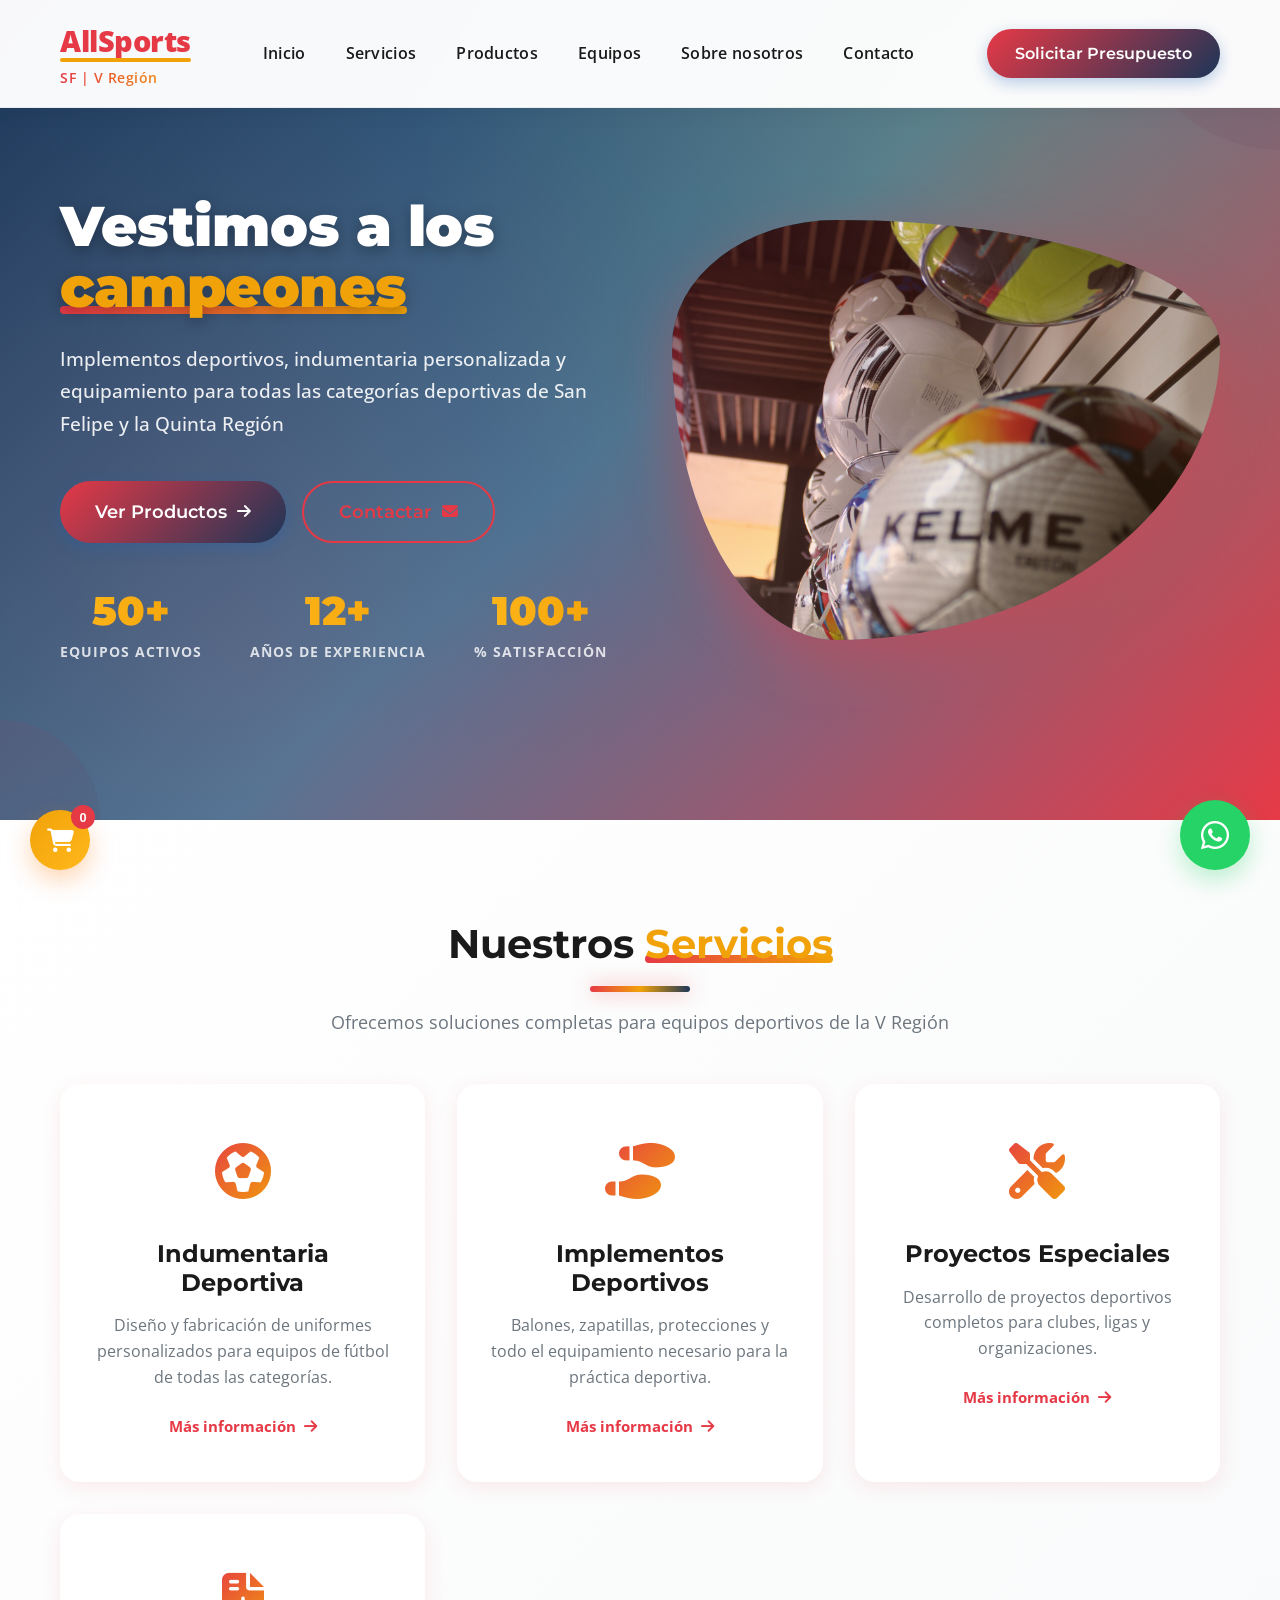
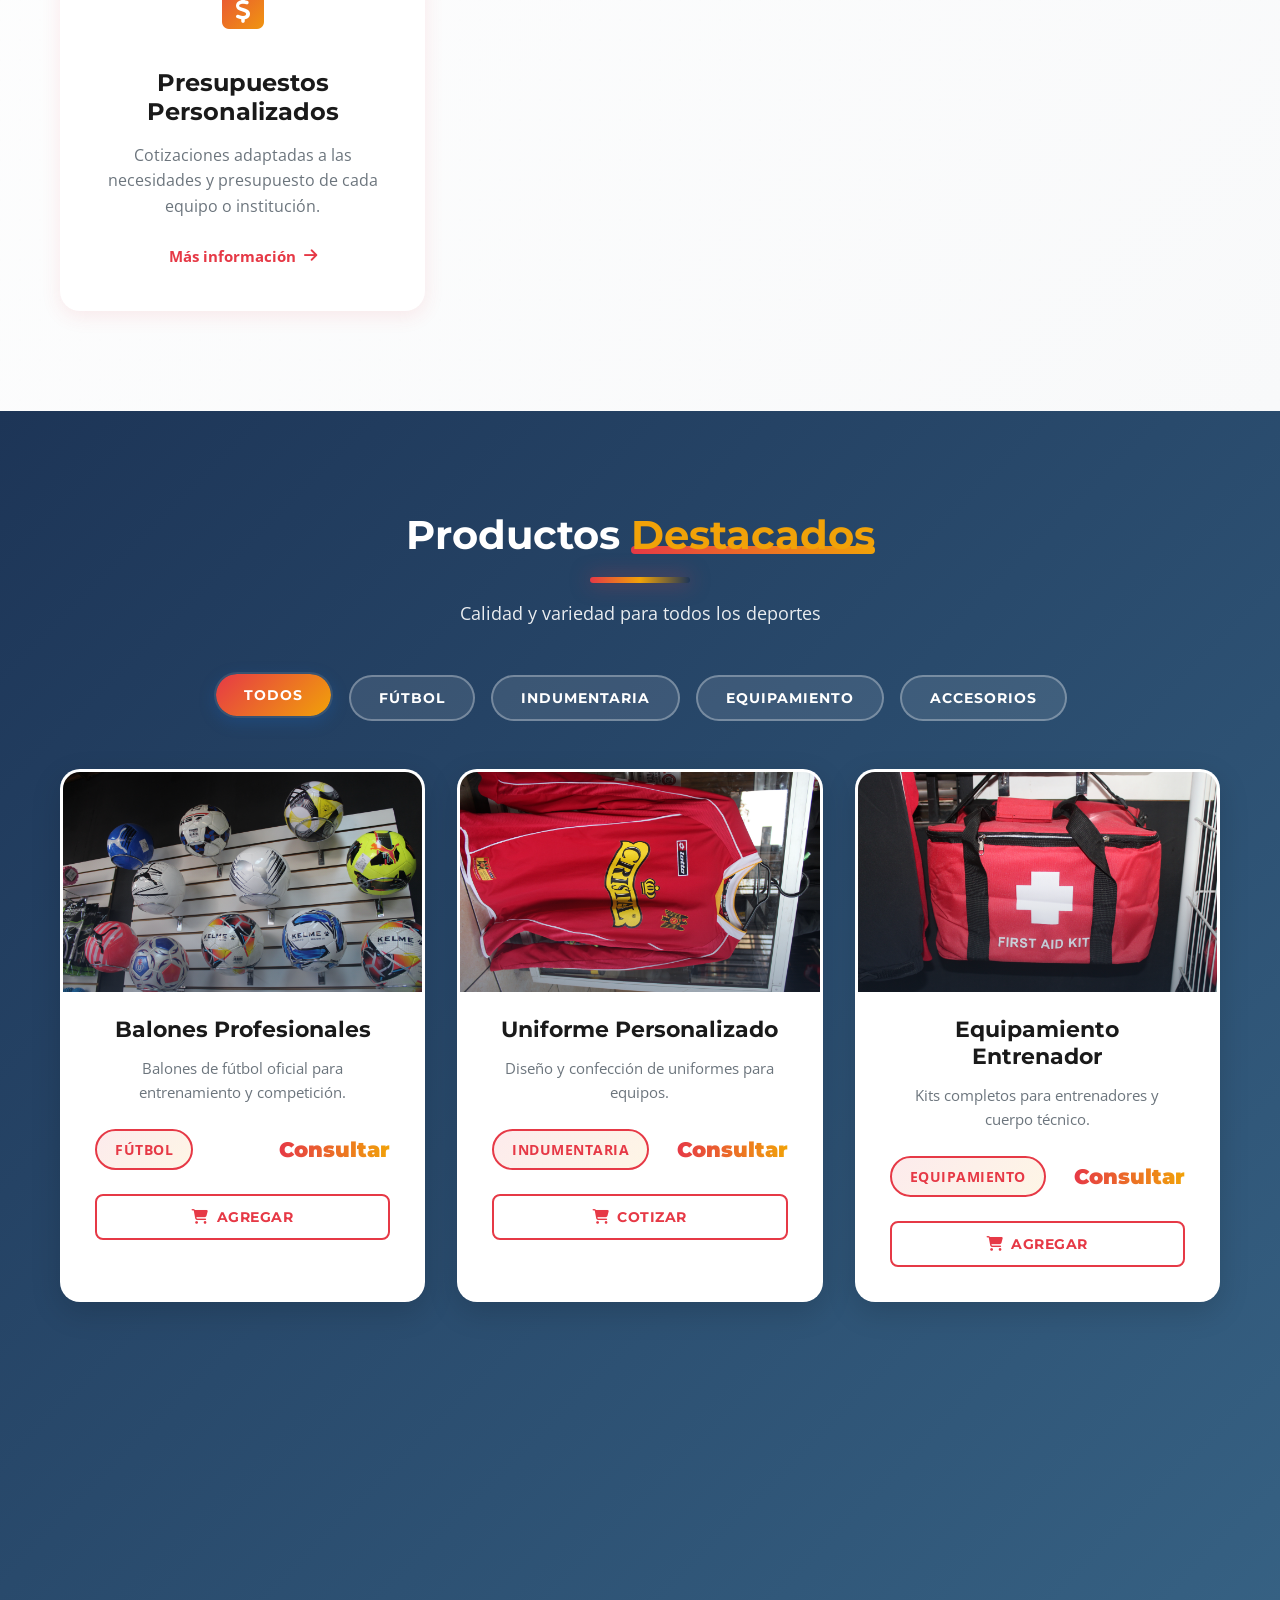
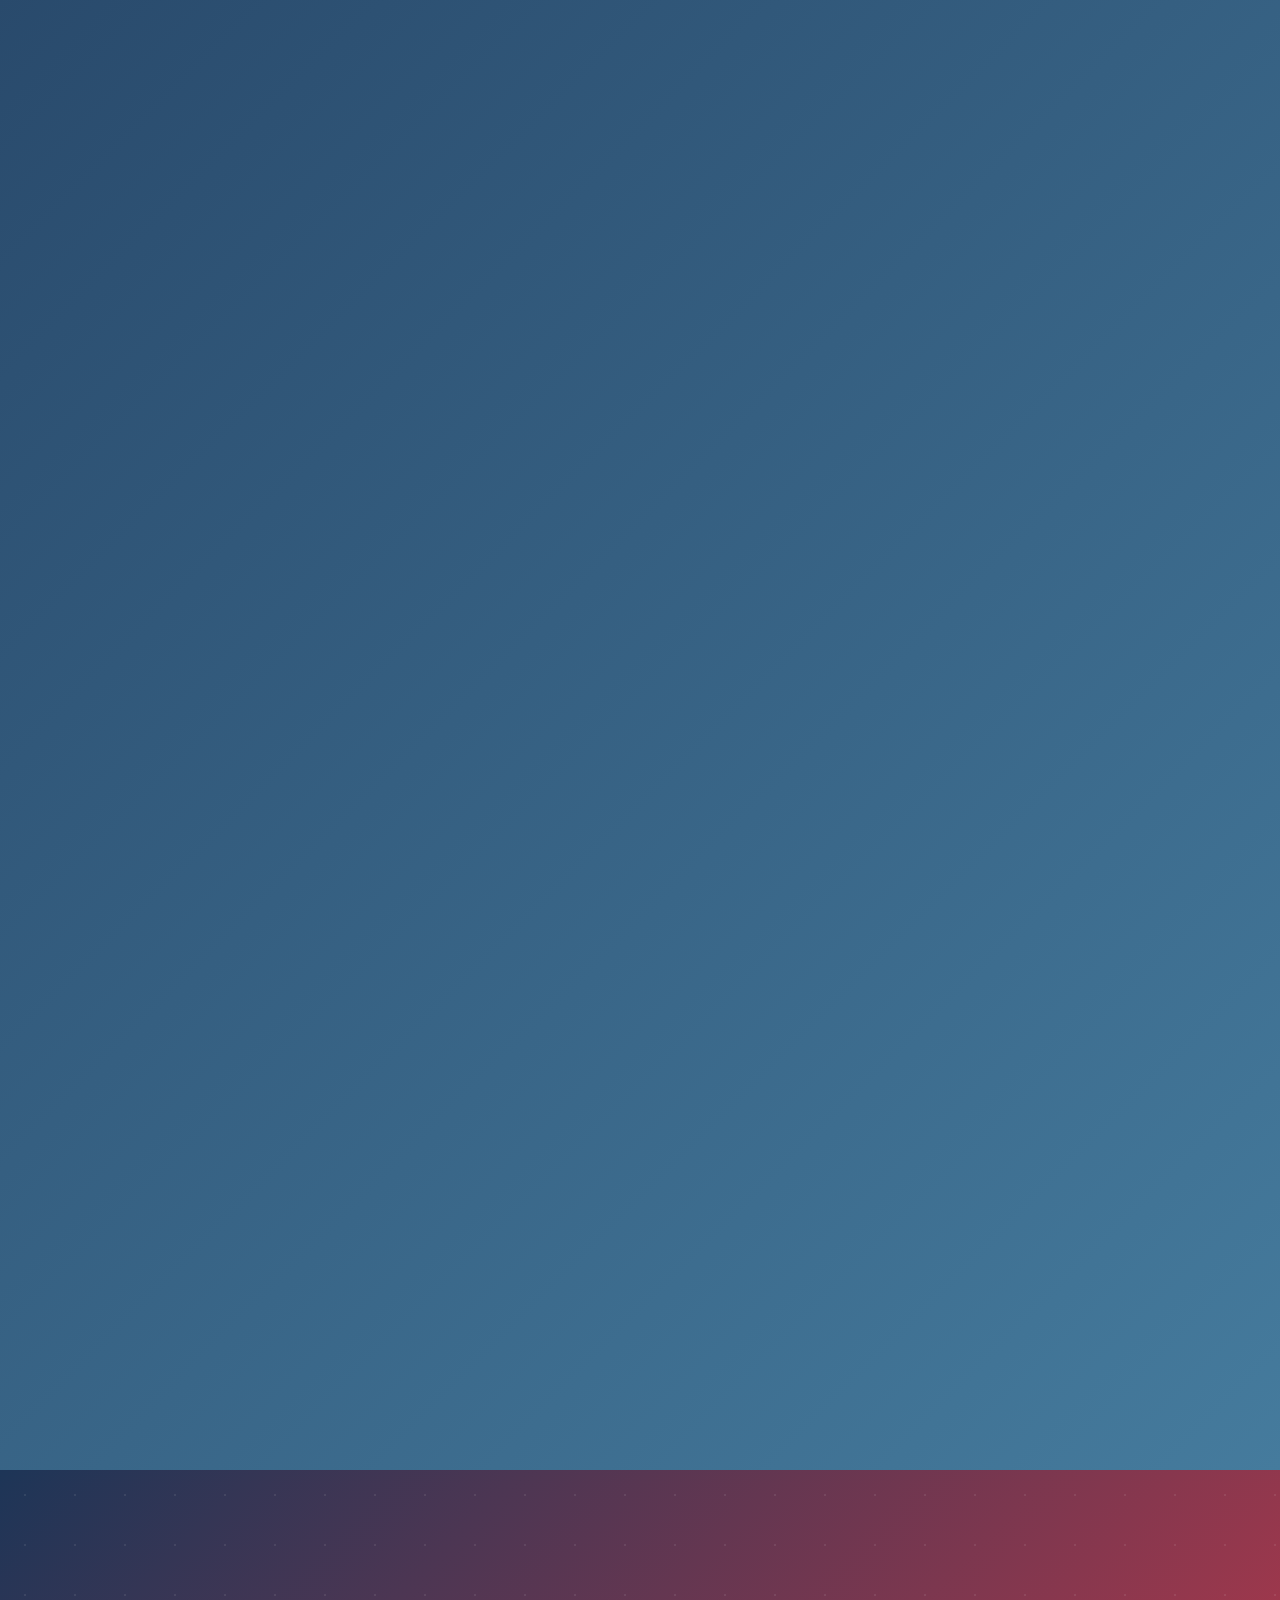
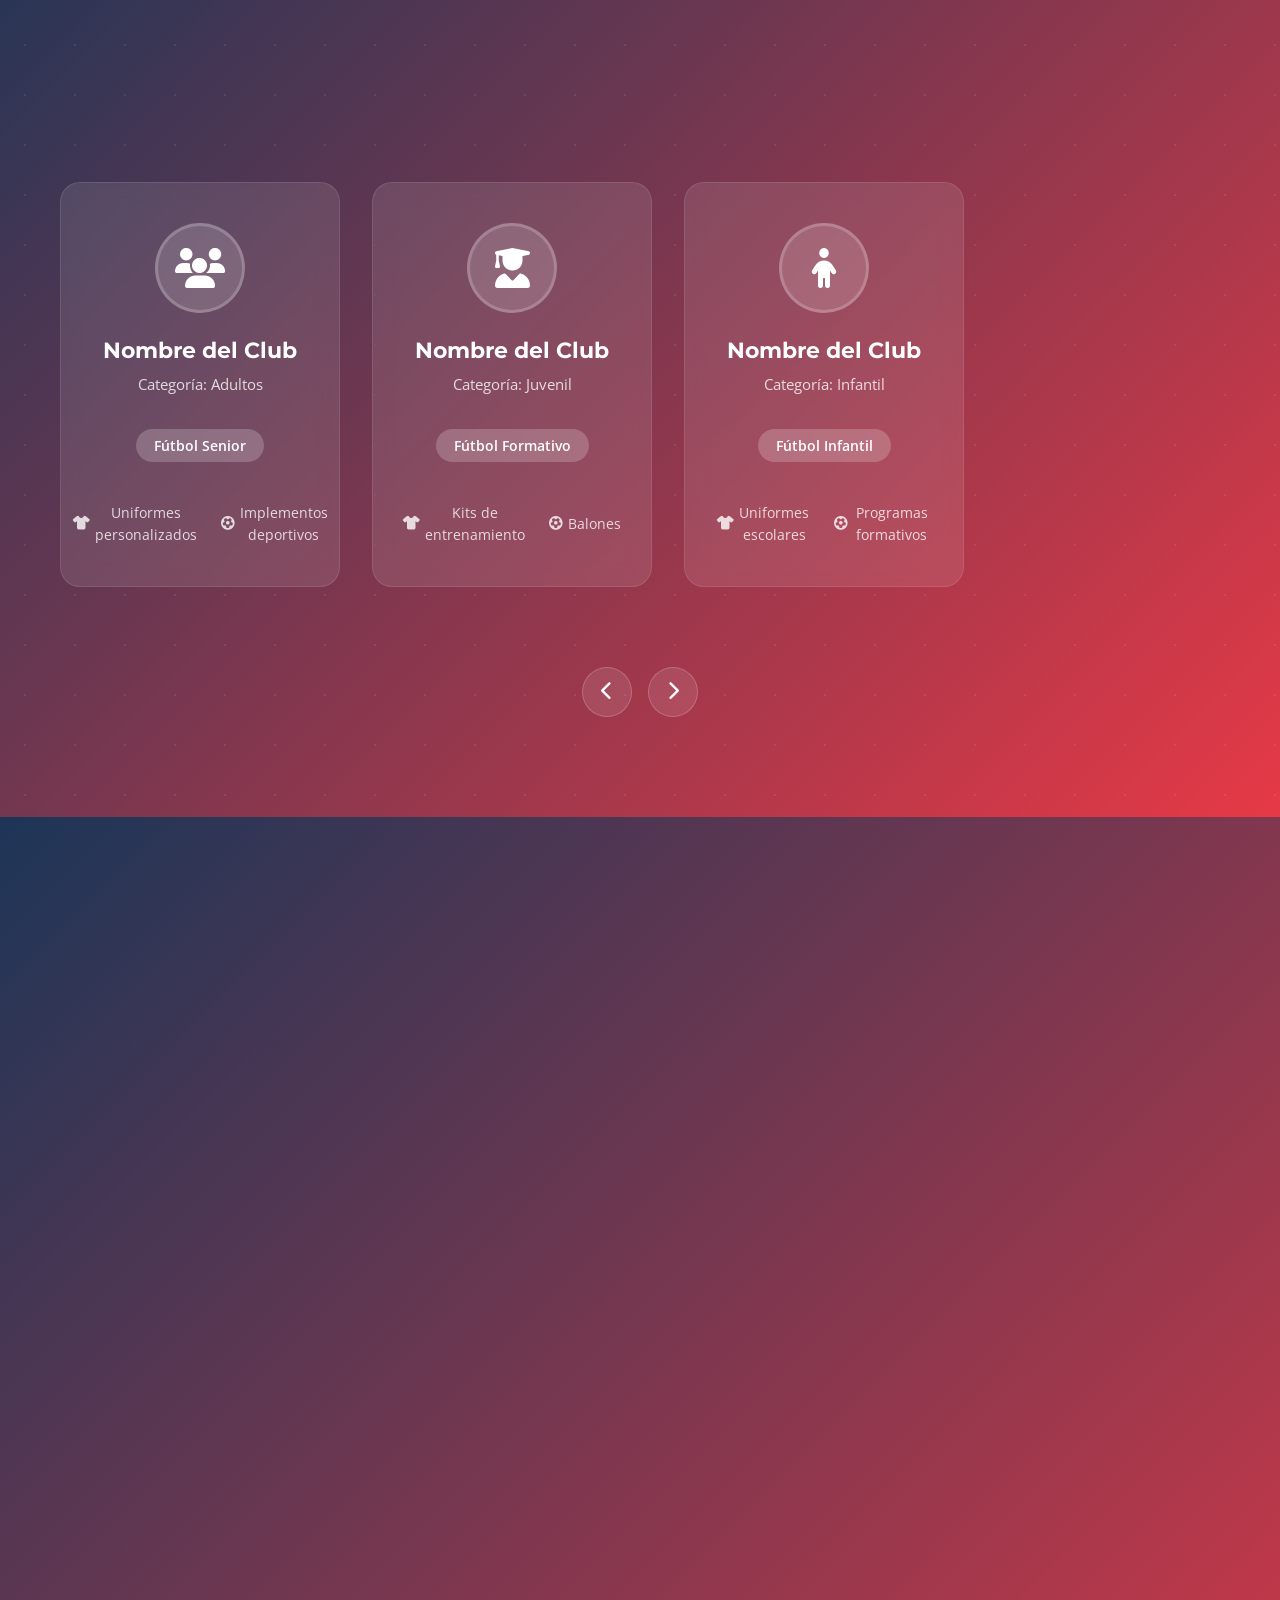
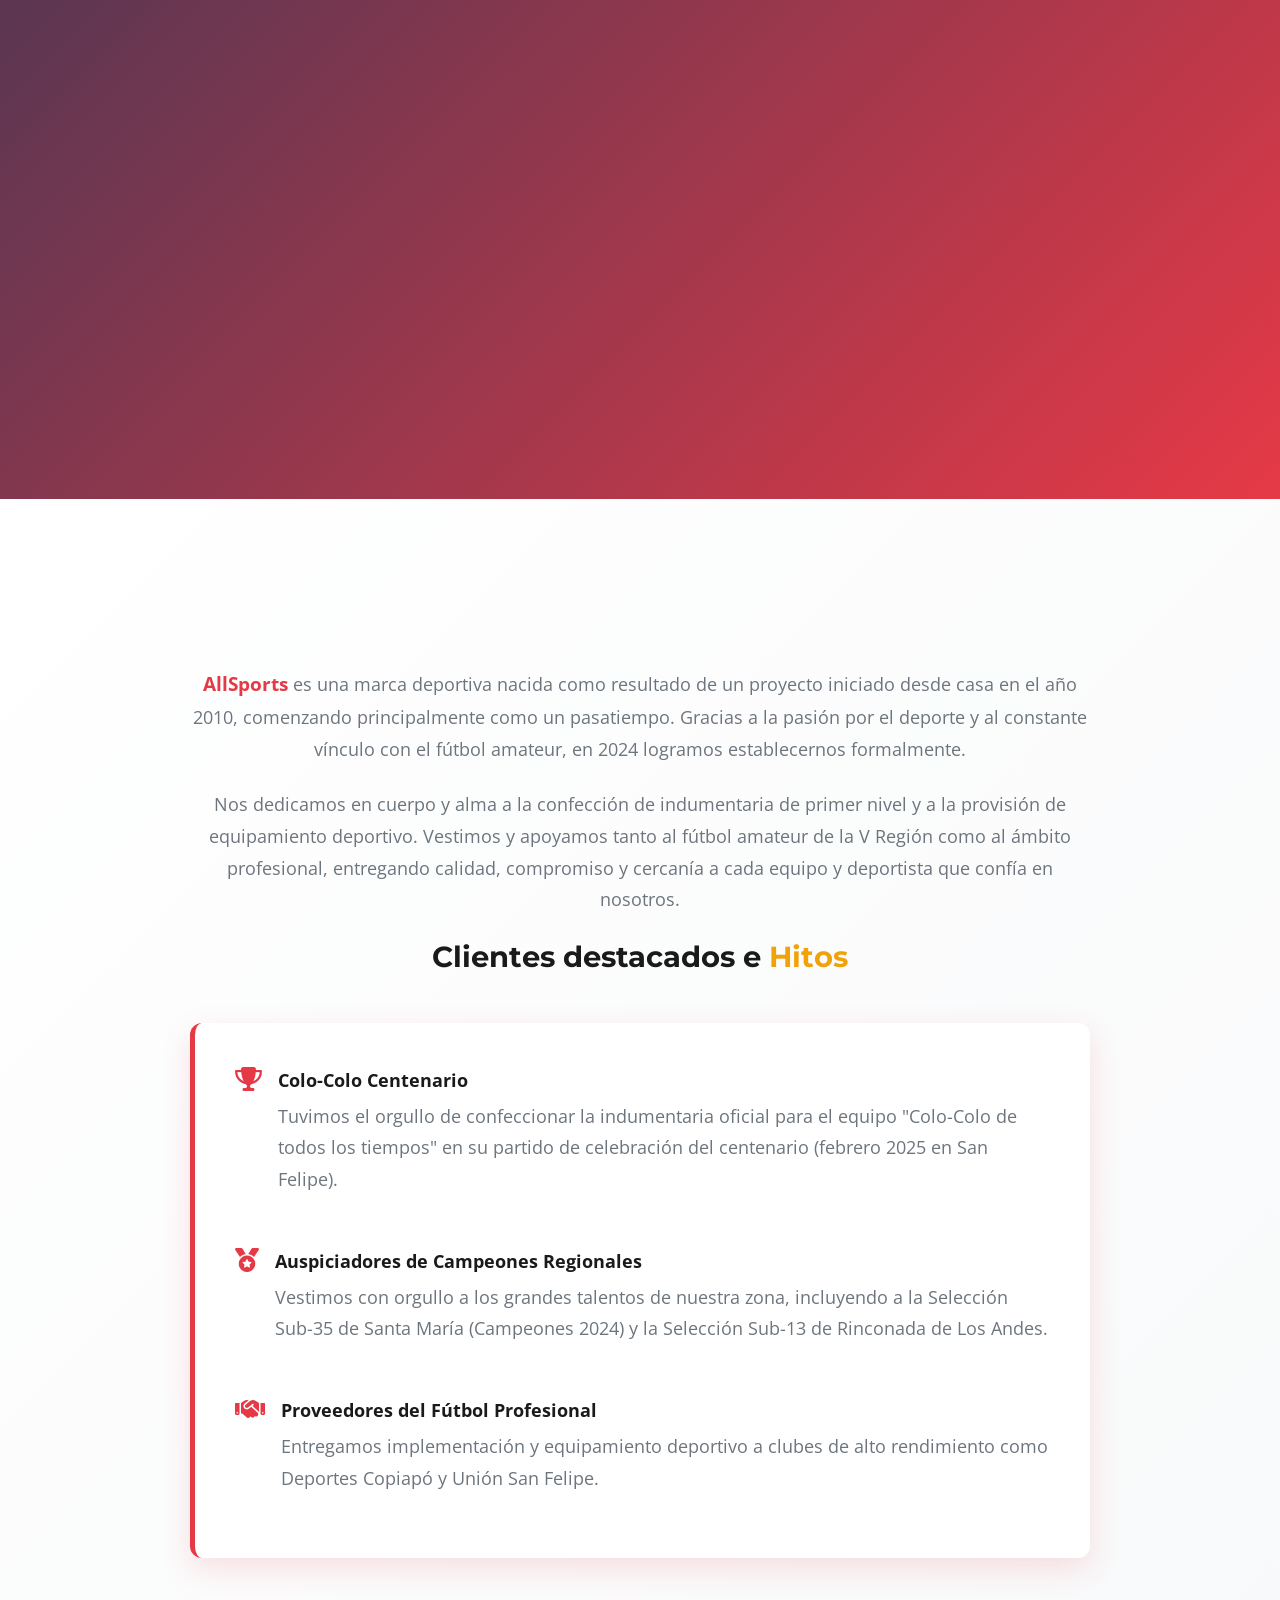
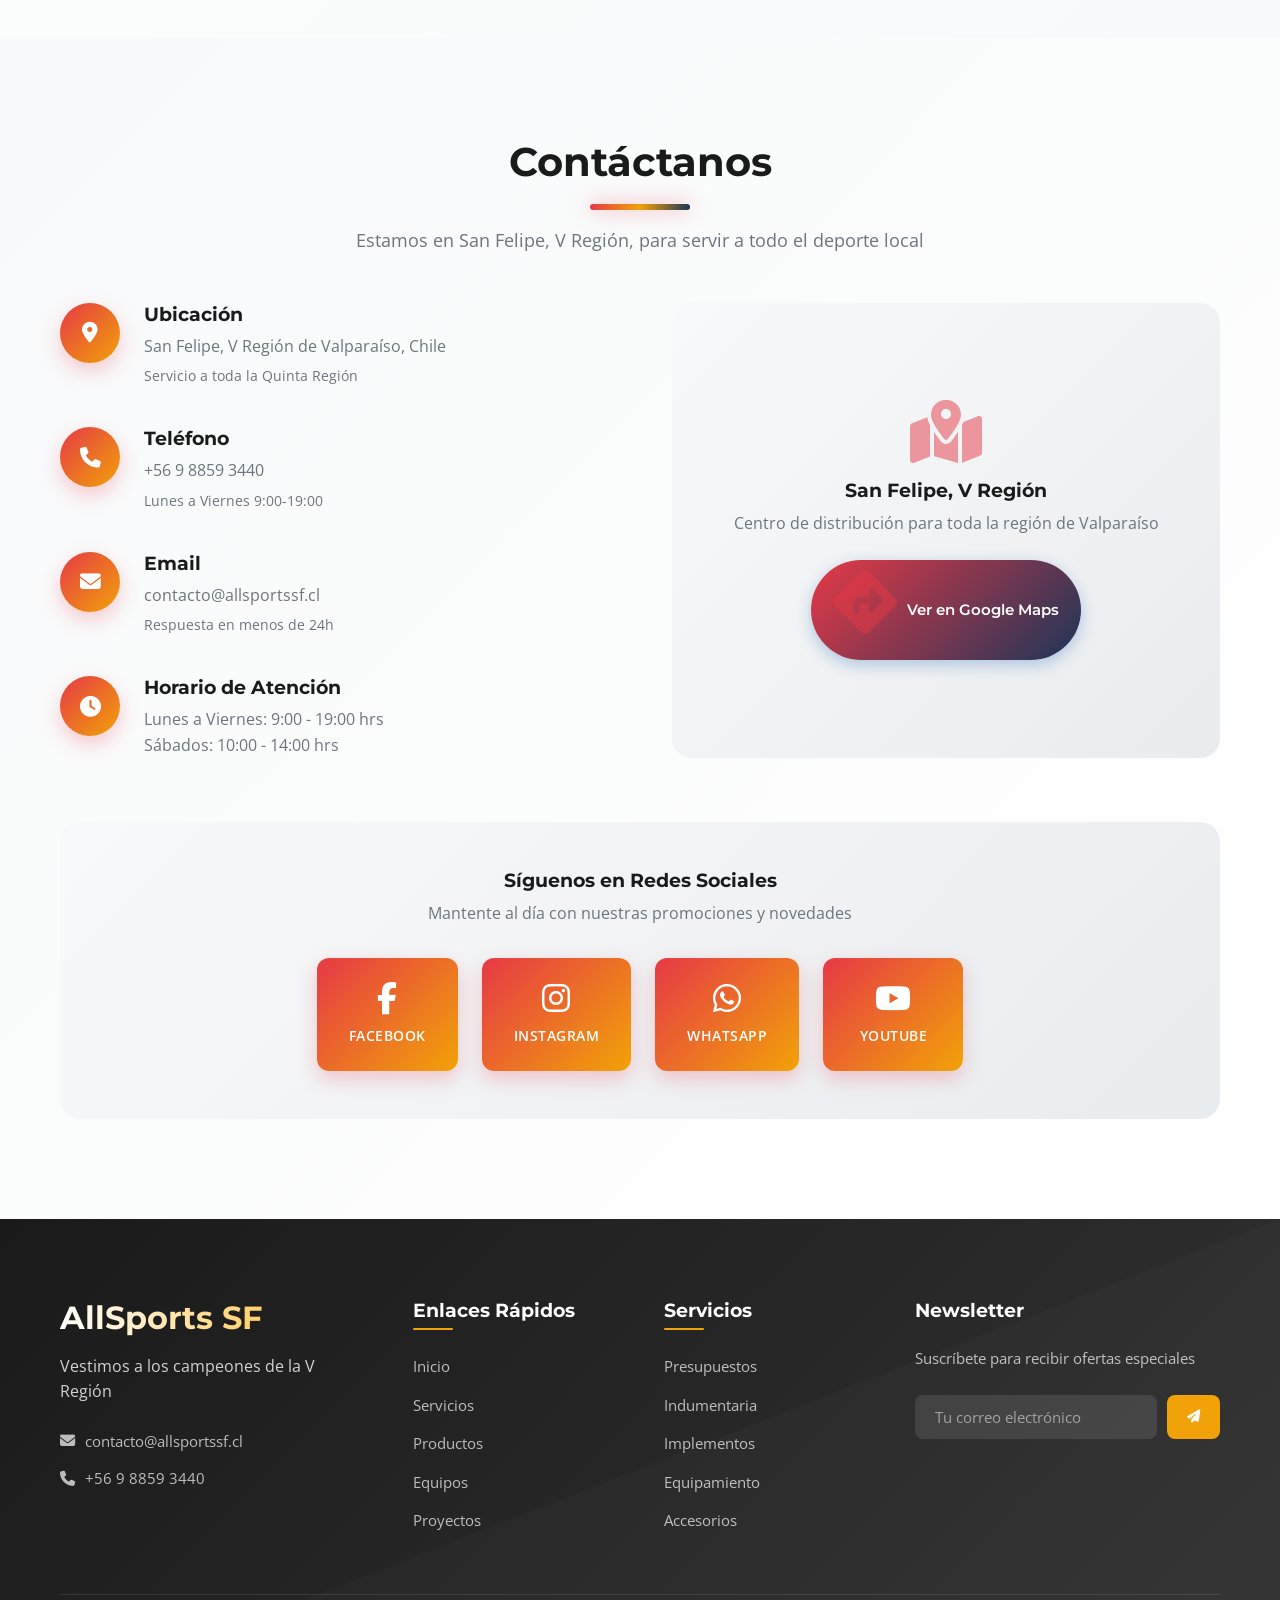
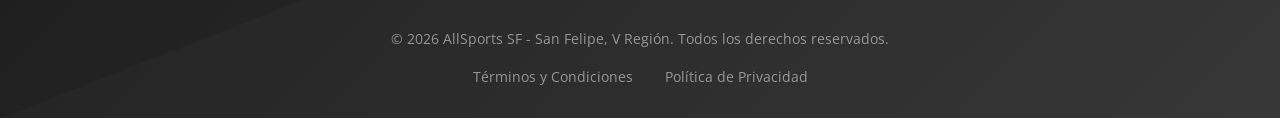
==== commit 37017096: "yes" ====
--- a/index.html
+++ b/index.html
@@ -3,13 +3,24 @@
 <head>
     <meta charset="UTF-8">
     <meta name="viewport" content="width=device-width, initial-scale=1.0">
-    <title>AllSports SF - Implementos Deportivos V Región</title>
+    <meta name="description" content="AllSports SF - Tienda de implementos deportivos, indumentaria personalizada y equipamiento deportivo en San Felipe, V Región. Uniformes para equipos de fútbol, accesorios deportivos y más.">
+    <meta name="keywords" content="implementos deportivos, uniformes personalizados, equipamiento deportivo, San Felipe, V Región, indumentaria deportiva, balones, trofeos">
+    <meta name="author" content="AllSports SF">
+    <meta name="theme-color" content="#E63946">
+    <meta property="og:title" content="AllSports SF - Implementos Deportivos Premium V Región">
+    <meta property="og:description" content="Somos tu tienda de confianza para implementos deportivos, uniformes personalizados y equipamiento profesional en San Felipe.">
+    <meta property="og:type" content="business.business">
+    <meta property="og:url" content="https://allsportssf.cl">
+    <meta name="robots" content="index, follow">
+    <meta name="language" content="Spanish">
+    <title>AllSports SF | Implementos Deportivos Premium - San Felipe V Región</title>
+    <link rel="canonical" href="https://allsportssf.cl">
     <link rel="stylesheet" href="style.css">
     <link rel="stylesheet" href="https://cdnjs.cloudflare.com/ajax/libs/font-awesome/6.4.0/css/all.min.css">
     <link rel="preconnect" href="https://fonts.googleapis.com">
     <link rel="preconnect" href="https://fonts.gstatic.com" crossorigin>
-    <link href="https://fonts.googleapis.com/css2?family=Montserrat:wght@400;600;700;800&family=Open+Sans:wght@400;600&display=swap" rel="stylesheet">
-    <link rel="stylesheet" href="https://cdnjs.cloudflare.com/ajax/libs/font-awesome/6.4.0/css/all.min.css">
+    <link href="https://fonts.googleapis.com/css2?family=Montserrat:wght@400;600;700;800;900&family=Open+Sans:wght@400;600;700&family=Poppins:wght@500;600;700&display=swap" rel="stylesheet">
+
 </head>
 <body>
     <!-- Navegación -->
@@ -28,7 +39,7 @@
                     <li><a href="#servicios">Servicios</a></li>
                     <li><a href="#productos">Productos</a></li>
                     <li><a href="#equipos">Equipos</a></li>
-                    <li><a href="#proyectos">Proyectos</a></li>
+                    <li><a href="#nosotros">Sobre nosotros</a></li>
                     <li><a href="#contacto">Contacto</a></li>
                 </ul>
                 
@@ -46,12 +57,14 @@
     <section class="hero" id="inicio">
         <div class="container">
             <div class="hero-content">
-                <h1 class="hero-title">Vestimos a los campeones</h1>
+                <h1 class="hero-title">Vestimos a los <span class="highlight">campeones</span></h1>
                 <p class="hero-subtitle">Implementos deportivos, indumentaria personalizada y equipamiento para todas las categorías deportivas de San Felipe y la Quinta Región</p>
                 <div class="hero-actions">
                     <a href="#productos" class="btn btn-primary btn-large">Ver Productos <i class="fas fa-arrow-right"></i></a>
                     <a href="#contacto" class="btn btn-secondary btn-large">Contactar <i class="fas fa-envelope"></i></a>
                 </div>
+                <!-- AJUSTA estos números a tus cifras reales. Un 100% de satisfacción
+                     resta credibilidad; algo como 98% suele creerse más. -->
                 <div class="hero-stats">
                     <div class="stat">
                         <span class="stat-number" data-count="50">0</span>
@@ -67,15 +80,8 @@
                     </div>
                 </div>
             </div>
-            <div class="hero-image">
-                <div class="image-placeholder">
-                    <div class="sports-icons">
-                        <i class="fas fa-futbol"></i>
-                        <i class="fas fa-tshirt"></i>
-                        <i class="fas fa-medal"></i>
-                        <i class="fas fa-users"></i>
-                    </div>
-                </div>
+            <div class="hero-image" style="background-image: url('balones.jpg');">
+                <!-- Imagen de balones deportivos -->
             </div>
         </div>
         
@@ -134,8 +140,8 @@
     <!-- Sección Productos -->
     <section class="products" id="productos">
         <div class="container">
-            <h2 class="section-title">Productos <span class="highlight">Destacados</span></h2>
-            <p class="section-subtitle">Calidad y variedad para todos los deportes</p>
+            <h2 class="section-title" style="color: white;">Productos <span class="highlight" style="color: #F1A208;">Destacados</span></h2>
+            <p class="section-subtitle" style="color: rgba(255,255,255,0.9);">Calidad y variedad para todos los deportes</p>
             
             <div class="categories">
                 <button class="category-btn active" data-category="all">Todos</button>
@@ -148,7 +154,8 @@
             <div class="products-grid">
                 <div class="product-card" data-category="futbol">
                     <div class="product-image futbol">
-                        <i class="fas fa-futbol"></i>
+                        <img src="balonesdefutbol.jpg" alt="Balones de fútbol profesionales AllSports SF" loading="lazy" onerror="this.style.display='none';this.nextElementSibling.style.display='block';">
+                        <i class="fas fa-futbol" style="display:none;"></i>
                     </div>
                     <h3>Balones Profesionales</h3>
                     <p>Balones de fútbol oficial para entrenamiento y competición.</p>
@@ -161,7 +168,8 @@
                 
                 <div class="product-card" data-category="indumentaria">
                     <div class="product-image indumentaria">
-                        <i class="fas fa-tshirt"></i>
+                        <img src="poleraretro.jpg" alt="Uniforme deportivo personalizado para equipos" loading="lazy" onerror="this.style.display='none';this.nextElementSibling.style.display='block';">
+                        <i class="fas fa-tshirt" style="display:none;"></i>
                     </div>
                     <h3>Uniforme Personalizado</h3>
                     <p>Diseño y confección de uniformes para equipos.</p>
@@ -174,7 +182,8 @@
                 
                 <div class="product-card" data-category="equipamiento">
                     <div class="product-image equipamiento">
-                        <i class="fas fa-vest"></i>
+                        <img src="kitdeprimerosauzilios.jpg" alt="Kit de equipamiento para entrenadores" loading="lazy" onerror="this.style.display='none';this.nextElementSibling.style.display='block';">
+                        <i class="fas fa-vest" style="display:none;"></i>
                     </div>
                     <h3>Equipamiento Entrenador</h3>
                     <p>Kits completos para entrenadores y cuerpo técnico.</p>
@@ -187,7 +196,8 @@
                 
                 <div class="product-card" data-category="futbol">
                     <div class="product-image futbol">
-                        <i class="fas fa-shoe-prints"></i>
+                        <img src="botasdegutbol.jpg" alt="Zapatillas de fútbol para distintas superficies" loading="lazy" onerror="this.style.display='none';this.nextElementSibling.style.display='block';">
+                        <i class="fas fa-shoe-prints" style="display:none;"></i>
                     </div>
                     <h3>Zapatillas de Fútbol</h3>
                     <p>Calzado deportivo para diferentes tipos de superficies.</p>
@@ -200,7 +210,8 @@
                 
                 <div class="product-card" data-category="accesorios">
                     <div class="product-image accesorios">
-                        <i class="fas fa-medal"></i>
+                        <img src="trofeosperso.jpg" alt="Medallas y trofeos personalizados para torneos" loading="lazy" onerror="this.style.display='none';this.nextElementSibling.style.display='block';">
+                        <i class="fas fa-medal" style="display:none;"></i>
                     </div>
                     <h3>Medallas y Trofeos</h3>
                     <p>Premiación personalizada para torneos y competencias.</p>
@@ -213,7 +224,8 @@
                 
                 <div class="product-card" data-category="indumentaria">
                     <div class="product-image indumentaria">
-                        <i class="fas fa-vest-patches"></i>
+                        <img src="varios2.jpg" alt="Accesorios personalizados con logo del equipo" loading="lazy" onerror="this.style.display='none';this.nextElementSibling.style.display='block';">
+                        <i class="fas fa-vest-patches" style="display:none;"></i>
                     </div>
                     <h3>Accesorios Personalizados</h3>
                     <p>Bolsos, toallas y más con el logo de tu equipo.</p>
@@ -223,57 +235,75 @@
                     </div>
                     <button class="btn-add-to-cart"><i class="fas fa-shopping-cart"></i> Cotizar</button>
                 </div>
-            </div>
-        </div>
-    </section>
-
-    <!-- Sección Proyectos -->
-    <section class="projects" id="proyectos">
-        <div class="container">
-            <h2 class="section-title">Proyectos <span class="highlight">Realizados</span></h2>
-            <p class="section-subtitle">Algunos de los proyectos deportivos que hemos realizado en la V Región</p>
-            
-            <div class="projects-slider">
-                <div class="project-card">
-                    <div class="project-image" style="background: linear-gradient(135deg, #1a5fb4, #26a269);">
-                        <span class="project-badge">Ejemplo</span>
-                    </div>
-                    <div class="project-content">
-                        <h3>Proyecto Ejemplo A</h3>
-                        <p>Descripción breve del proyecto A. Este texto es un ejemplo que muestra cómo se verá la tarjeta del proyecto.</p>
-                        <div class="project-stats">
-                            <span><i class="fas fa-users"></i> Ejemplo: 50 participantes</span>
-                            <span><i class="fas fa-calendar"></i> Año: 2024</span>
-                        </div>
-                    </div>
-                </div>
-
-                <div class="project-card">
-                    <div class="project-image" style="background: linear-gradient(135deg, #ff7800, #ff5252);">
-                        <span class="project-badge">Ejemplo</span>
-                    </div>
-                    <div class="project-content">
-                        <h3>Proyecto Ejemplo B</h3>
-                        <p>Descripción breve del proyecto B. Texto de ejemplo para mostrar formato y estilo.</p>
-                        <div class="project-stats">
-                            <span><i class="fas fa-users"></i> Ejemplo: 20 participantes</span>
-                            <span><i class="fas fa-calendar"></i> Año: 2023</span>
-                        </div>
-                    </div>
-                </div>
-
-                <div class="project-card">
-                    <div class="project-image" style="background: linear-gradient(135deg, #6c757d, #343a40);">
-                        <span class="project-badge">Ejemplo</span>
-                    </div>
-                    <div class="project-content">
-                        <h3>Proyecto Ejemplo C</h3>
-                        <p>Breve descripción del proyecto C como contenido de ejemplo para la sección.</p>
-                        <div class="project-stats">
-                            <span><i class="fas fa-users"></i> Ejemplo: 100 niños</span>
-                            <span><i class="fas fa-calendar"></i> Año: 2022</span>
-                        </div>
-                    </div>
+
+                <div class="product-card" data-category="indumentaria">
+                    <div class="product-image indumentaria">
+                        <img src="calcetasdeportivas.jpg" alt="Calcetas deportivas para fútbol y deportes" loading="lazy" onerror="this.style.display='none';this.nextElementSibling.style.display='block';">
+                        <i class="fas fa-socks" style="display:none;"></i>
+                    </div>
+                    <h3>Calcetas Deportivas</h3>
+                    <p>Calcetas de alto rendimiento para fútbol y deportes en general.</p>
+                    <div class="product-footer">
+                        <span class="product-tag">Indumentaria</span>
+                        <span class="product-price">Consultar</span>
+                    </div>
+                    <button class="btn-add-to-cart"><i class="fas fa-shopping-cart"></i> Cotizar</button>
+                </div>
+
+                <div class="product-card" data-category="equipamiento">
+                    <div class="product-image equipamiento">
+                        <img src="conostriangulares.jpg" alt="Conos triangulares para entrenamiento de fútbol" loading="lazy" onerror="this.style.display='none';this.nextElementSibling.style.display='block';">
+                        <i class="fas fa-caret-up" style="display:none;"></i>
+                    </div>
+                    <h3>Conos de Entrenamiento</h3>
+                    <p>Conos triangulares y circulares para circuitos de entrenamiento.</p>
+                    <div class="product-footer">
+                        <span class="product-tag">Equipamiento</span>
+                        <span class="product-price">Consultar</span>
+                    </div>
+                    <button class="btn-add-to-cart"><i class="fas fa-shopping-cart"></i> Agregar</button>
+                </div>
+
+                <div class="product-card" data-category="futbol">
+                    <div class="product-image futbol">
+                        <img src="balon estampado.jpg" alt="Balón de fútbol estampado personalizado" loading="lazy" onerror="this.style.display='none';this.nextElementSibling.style.display='block';">
+                        <i class="fas fa-futbol" style="display:none;"></i>
+                    </div>
+                    <h3>Balón Estampado</h3>
+                    <p>Balones personalizados con el escudo o logo de tu equipo.</p>
+                    <div class="product-footer">
+                        <span class="product-tag">Fútbol</span>
+                        <span class="product-price">Consultar</span>
+                    </div>
+                    <button class="btn-add-to-cart"><i class="fas fa-shopping-cart"></i> Cotizar</button>
+                </div>
+
+                <div class="product-card" data-category="accesorios">
+                    <div class="product-image accesorios">
+                        <img src="banderinconmemorativo.jpg" alt="Banderines conmemorativos personalizados para clubes" loading="lazy" onerror="this.style.display='none';this.nextElementSibling.style.display='block';">
+                        <i class="fas fa-flag" style="display:none;"></i>
+                    </div>
+                    <h3>Banderines Conmemorativos</h3>
+                    <p>Banderines personalizados para torneos, homenajes y eventos especiales.</p>
+                    <div class="product-footer">
+                        <span class="product-tag">Accesorios</span>
+                        <span class="product-price">Consultar</span>
+                    </div>
+                    <button class="btn-add-to-cart"><i class="fas fa-shopping-cart"></i> Cotizar</button>
+                </div>
+
+                <div class="product-card" data-category="equipamiento">
+                    <div class="product-image equipamiento">
+                        <img src="tarjetas de la fifa.jpg" alt="Tarjetas de árbitraje FIFA para fútbol" loading="lazy" onerror="this.style.display='none';this.nextElementSibling.style.display='block';">
+                        <i class="fas fa-id-card" style="display:none;"></i>
+                    </div>
+                    <h3>Material de Árbitraje</h3>
+                    <p>Tarjetas FIFA, silbatos y accesorios de árbitraje profesional.</p>
+                    <div class="product-footer">
+                        <span class="product-tag">Equipamiento</span>
+                        <span class="product-price">Consultar</span>
+                    </div>
+                    <button class="btn-add-to-cart"><i class="fas fa-shopping-cart"></i> Agregar</button>
                 </div>
             </div>
         </div>
@@ -285,17 +315,22 @@
             <h2 class="section-title">Equipos de la <span class="highlight">V Región</span></h2>
             <p class="section-subtitle">Vestimos a equipos de todas las categorías de San Felipe y la Quinta Región</p>
             
+            <!-- ============================================================
+                 REEMPLAZA estos 3 bloques con equipos/clubes REALES a los que
+                 les hayas hecho trabajos (pide permiso para usar su nombre).
+                 Nada vende más confianza que un cliente local de verdad.
+            ============================================================ -->
             <div class="teams-slider">
                 <div class="team-card">
                     <div class="team-logo">
                         <i class="fas fa-users"></i>
                     </div>
-                    <h3>Equipo Ejemplo Alpha</h3>
+                    <h3>Nombre del Club</h3>
                     <p>Categoría: Adultos</p>
                     <span class="team-category">Fútbol Senior</span>
                     <div class="team-projects">
-                        <span><i class="fas fa-tshirt"></i> Ejemplo: Uniformes personalizados</span>
-                        <span><i class="fas fa-futbol"></i> Ejemplo: Implementos deportivos</span>
+                        <span><i class="fas fa-tshirt"></i> Uniformes personalizados</span>
+                        <span><i class="fas fa-futbol"></i> Implementos deportivos</span>
                     </div>
                 </div>
 
@@ -303,12 +338,12 @@
                     <div class="team-logo">
                         <i class="fas fa-user-graduate"></i>
                     </div>
-                    <h3>Equipo Ejemplo Beta</h3>
+                    <h3>Nombre del Club</h3>
                     <p>Categoría: Juvenil</p>
                     <span class="team-category">Fútbol Formativo</span>
                     <div class="team-projects">
-                        <span><i class="fas fa-tshirt"></i> Ejemplo: Kits de entrenamiento</span>
-                        <span><i class="fas fa-futbol"></i> Ejemplo: Balones</span>
+                        <span><i class="fas fa-tshirt"></i> Kits de entrenamiento</span>
+                        <span><i class="fas fa-futbol"></i> Balones</span>
                     </div>
                 </div>
 
@@ -316,12 +351,12 @@
                     <div class="team-logo">
                         <i class="fas fa-child"></i>
                     </div>
-                    <h3>Equipo Ejemplo Gamma</h3>
+                    <h3>Nombre del Club</h3>
                     <p>Categoría: Infantil</p>
                     <span class="team-category">Fútbol Infantil</span>
                     <div class="team-projects">
-                        <span><i class="fas fa-tshirt"></i> Ejemplo: Uniformes escolares</span>
-                        <span><i class="fas fa-futbol"></i> Ejemplo: Programas formativos</span>
+                        <span><i class="fas fa-tshirt"></i> Uniformes escolares</span>
+                        <span><i class="fas fa-futbol"></i> Programas formativos</span>
                     </div>
                 </div>
             </div>
@@ -337,8 +372,8 @@
     <section class="budget" id="presupuesto">
         <div class="container">
             <div class="budget-content">
-                <h2 class="section-title">Solicita tu <span class="highlight">Presupuesto</span></h2>
-                <p class="section-subtitle">Personalizado para tu equipo o proyecto deportivo</p>
+                <h2 class="section-title" style="color: white;">Solicita tu <span class="highlight" style="color: #F1A208;">Presupuesto</span></h2>
+                <p class="section-subtitle" style="color: rgba(255,255,255,0.9);">Personalizado para tu equipo o proyecto deportivo</p>
                 
                 <form class="budget-form" id="budgetForm">
                     <div class="form-row">
@@ -430,48 +465,39 @@
         </div>
     </section>
 
-    <!-- Sección Testimonios -->
-    <section class="testimonials">
-        <div class="container">
-            <h2 class="section-title">Lo que dicen <span class="highlight">nuestros clientes</span></h2>
-            <p class="section-subtitle">Equipos que confían en nuestra calidad y servicio</p>
-            
-            <div class="testimonials-slider">
-                <div class="testimonial-card">
-                    <div class="testimonial-content">
-                        <i class="fas fa-quote-left"></i>
-                        <p>"Ejemplo: Excelente experiencia con el equipo de AllSports. Atención rápida y profesional."</p>
-                    </div>
-                    <div class="testimonial-author">
-                        <div class="author-info">
-                            <h4>Autor Ejemplo 1</h4>
-                            <p>Entrenador - Club Ejemplo</p>
-                        </div>
-                    </div>
-                </div>
-
-                <div class="testimonial-card">
-                    <div class="testimonial-content">
-                        <i class="fas fa-quote-left"></i>
-                        <p>"Ejemplo: Muy satisfechos con la calidad del material y la puntualidad en la entrega."</p>
-                    </div>
-                    <div class="testimonial-author">
-                        <div class="author-info">
-                            <h4>Autor Ejemplo 2</h4>
-                            <p>Directora - Liga Ejemplo</p>
-                        </div>
-                    </div>
-                </div>
-
-                <div class="testimonial-card">
-                    <div class="testimonial-content">
-                        <i class="fas fa-quote-left"></i>
-                        <p>"Ejemplo: Recomendados para proyectos escolares y equipos locales. Gran servicio postventa."</p>
-                    </div>
-                    <div class="testimonial-author">
-                        <div class="author-info">
-                            <h4>Autor Ejemplo 3</h4>
-                            <p>Presidente - Academia Ejemplo</p>
+    <!-- Sección Nosotros -->
+    <section class="nosotros" id="nosotros">
+        <div class="container">
+            <h2 class="section-title">Sobre <span class="highlight">Nosotros</span></h2>
+
+            <div class="nosotros-intro">
+                <p><strong class="brand-name">AllSports</strong> es una marca deportiva nacida como resultado de un proyecto iniciado desde casa en el año 2010, comenzando principalmente como un pasatiempo. Gracias a la pasión por el deporte y al constante vínculo con el fútbol amateur, en 2024 logramos establecernos formalmente.</p>
+                <p>Nos dedicamos en cuerpo y alma a la confección de indumentaria de primer nivel y a la provisión de equipamiento deportivo. Vestimos y apoyamos tanto al fútbol amateur de la V Región como al ámbito profesional, entregando calidad, compromiso y cercanía a cada equipo y deportista que confía en nosotros.</p>
+
+                <h3 class="nosotros-hitos-title">Clientes destacados e <span class="highlight">Hitos</span></h3>
+
+                <div class="nosotros-hitos">
+                    <div class="hito-item">
+                        <i class="fas fa-trophy"></i>
+                        <div>
+                            <strong class="hito-title">Colo-Colo Centenario</strong>
+                            <p>Tuvimos el orgullo de confeccionar la indumentaria oficial para el equipo "Colo-Colo de todos los tiempos" en su partido de celebración del centenario (febrero 2025 en San Felipe).</p>
+                        </div>
+                    </div>
+
+                    <div class="hito-item">
+                        <i class="fas fa-medal"></i>
+                        <div>
+                            <strong class="hito-title">Auspiciadores de Campeones Regionales</strong>
+                            <p>Vestimos con orgullo a los grandes talentos de nuestra zona, incluyendo a la Selección Sub-35 de Santa María (Campeones 2024) y la Selección Sub-13 de Rinconada de Los Andes.</p>
+                        </div>
+                    </div>
+
+                    <div class="hito-item">
+                        <i class="fas fa-handshake"></i>
+                        <div>
+                            <strong class="hito-title">Proveedores del Fútbol Profesional</strong>
+                            <p>Entregamos implementación y equipamiento deportivo a clubes de alto rendimiento como Deportes Copiapó y Unión San Felipe.</p>
                         </div>
                     </div>
                 </div>
@@ -536,7 +562,12 @@
                     <div class="map-placeholder">
                         <i class="fas fa-map-marked-alt"></i>
                         <h3>San Felipe, V Región</h3>
-                        <p>Centro de distribución para toda la región</p>
+                        <p>Centro de distribución para toda la región de Valparaíso</p>
+                        <div class="map-actions">
+                            <a href="https://maps.google.com/?q=San+Felipe,+Valparaiso,+Chile" target="_blank" rel="noopener" class="btn btn-primary">
+                                <i class="fas fa-directions"></i> Ver en Google Maps
+                            </a>
+                        </div>
                     </div>
                 </div>
             </div>
@@ -612,7 +643,7 @@
             </div>
             
             <div class="footer-bottom">
-                <p>&copy; 2024 AllSports SF - San Felipe, V Región. Todos los derechos reservados.</p>
+                <p>&copy; 2026 AllSports SF - San Felipe, V Región. Todos los derechos reservados.</p>
                 <div class="footer-legals">
                     <a href="#">Términos y Condiciones</a>
                     <a href="#">Política de Privacidad</a>
--- a/style.css
+++ b/style.css
@@ -6,12 +6,12 @@
 }
 
 :root {
-    --primary-color: #1a5fb4;
-    --primary-light: #4a8de8;
-    --secondary-color: #26a269;
-    --secondary-light: #5cc68e;
-    --accent-color: #ff7800;
-    --accent-light: #ff9e40;
+    --primary-color: #E63946;
+    --primary-light: #F77F88;
+    --secondary-color: #1D3557;
+    --secondary-light: #457B9D;
+    --accent-color: #F1A208;
+    --accent-light: #FFB81C;
     --dark-color: #1a1a1a;
     --dark-light: #333333;
     --light-color: #f8f9fa;
@@ -19,15 +19,16 @@
     --gray-color: #6c757d;
     --gray-light: #adb5bd;
     --gray-dark: #495057;
-    --shadow: 0 10px 30px rgba(0, 0, 0, 0.1);
-    --shadow-lg: 0 20px 40px rgba(0, 0, 0, 0.15);
+    --shadow: 0 10px 30px rgba(230, 57, 70, 0.15);
+    --shadow-lg: 0 20px 40px rgba(230, 57, 70, 0.2);
     --transition: all 0.4s cubic-bezier(0.175, 0.885, 0.32, 1.1);
     --transition-fast: all 0.3s ease;
     --border-radius: 12px;
     --border-radius-lg: 20px;
-    --gradient-primary: linear-gradient(135deg, #1a5fb4 0%, #26a269 100%);
-    --gradient-secondary: linear-gradient(135deg, #ff7800 0%, #ff5252 100%);
+    --gradient-primary: linear-gradient(135deg, #E63946 0%, #1D3557 100%);
+    --gradient-secondary: linear-gradient(135deg, #F1A208 0%, #FFB81C 100%);
     --gradient-dark: linear-gradient(135deg, #1a1a1a 0%, #333333 100%);
+    --gradient-accent: linear-gradient(135deg, #E63946 0%, #F1A208 100%);
 }
 
 html {
@@ -71,15 +72,15 @@
     left: 0;
     width: 100%;
     height: 8px;
-    background-color: rgba(255, 120, 0, 0.2);
+    background: linear-gradient(90deg, #E63946, #F1A208);
     z-index: -1;
     border-radius: 4px;
     transition: var(--transition);
 }
 
 .highlight:hover::after {
-    height: 12px;
-    background-color: rgba(255, 120, 0, 0.3);
+    height: 16px;
+    background: linear-gradient(90deg, #F1A208, #E63946);
 }
 
 .section-title {
@@ -104,10 +105,11 @@
     bottom: 0;
     left: 50%;
     transform: translateX(-50%);
-    width: 80px;
-    height: 4px;
-    background: var(--gradient-primary);
-    border-radius: 2px;
+    width: 100px;
+    height: 6px;
+    background: linear-gradient(90deg, #E63946, #F1A208, #1D3557);
+    border-radius: 3px;
+    box-shadow: 0 0 20px rgba(230, 57, 70, 0.5);
 }
 
 .section-subtitle {
@@ -309,7 +311,10 @@
 .logo-region {
     font-size: 0.9rem;
     font-weight: 600;
-    color: var(--gray-color);
+    background: linear-gradient(90deg, #E63946, #F1A208);
+    -webkit-background-clip: text;
+    -webkit-text-fill-color: transparent;
+    background-clip: text;
     margin-top: 2px;
     letter-spacing: 0.5px;
 }
@@ -337,8 +342,8 @@
     bottom: 0;
     left: 0;
     width: 0;
-    height: 2px;
-    background: var(--gradient-primary);
+    height: 3px;
+    background: linear-gradient(90deg, #E63946, #F1A208);
     transition: var(--transition);
     border-radius: 1px;
 }
@@ -369,7 +374,6 @@
     border-radius: 8px;
     width: 44px;
     height: 44px;
-    display: flex;
     align-items: center;
     justify-content: center;
 }
@@ -382,10 +386,8 @@
 
 /* Hero Section mejorada */
 .hero {
-    /* Ajuste: evitar sumar padding grande sobre min-height:100vh (provoca exceso de altura)
-       Usamos altura calculada para restar la altura del header y reducir padding superior */
     padding: 120px 0 80px;
-    background: linear-gradient(135deg, #f8f9fa 0%, #e9ecef 100%);
+    background: linear-gradient(135deg, #1D3557 0%, #457B9D 50%, #E63946 100%);
     position: relative;
     overflow: hidden;
     min-height: calc(100vh - 80px);
@@ -401,9 +403,9 @@
     width: 100%;
     height: 100%;
     background: 
-        radial-gradient(circle at 20% 80%, rgba(26, 95, 180, 0.05) 0%, transparent 50%),
-        radial-gradient(circle at 80% 20%, rgba(38, 162, 105, 0.05) 0%, transparent 50%),
-        radial-gradient(circle at 40% 40%, rgba(255, 120, 0, 0.03) 0%, transparent 50%);
+        radial-gradient(circle at 20% 80%, rgba(230, 57, 70, 0.15) 0%, transparent 50%),
+        radial-gradient(circle at 80% 20%, rgba(241, 162, 8, 0.15) 0%, transparent 50%),
+        radial-gradient(circle at 40% 40%, rgba(29, 53, 87, 0.1) 0%, transparent 50%);
     background-size: cover;
 }
 
@@ -426,14 +428,18 @@
     margin-bottom: 1.5rem;
     line-height: 1.1;
     letter-spacing: -0.5px;
+    color: white;
+    font-weight: 900;
+    text-shadow: 0 4px 15px rgba(0, 0, 0, 0.3);
 }
 
 .hero-subtitle {
     font-size: 1.2rem;
-    color: var(--gray-color);
+    color: rgba(255, 255, 255, 0.9);
     margin-bottom: 2.5rem;
     max-width: 600px;
     line-height: 1.7;
+    font-weight: 500;
 }
 
 .hero-actions {
@@ -456,9 +462,9 @@
 .stat-number {
     display: block;
     font-size: 2.5rem;
-    font-weight: 800;
+    font-weight: 900;
     font-family: 'Montserrat', sans-serif;
-    background: var(--gradient-primary);
+    background: linear-gradient(90deg, #FFB81C, #F1A208);
     -webkit-background-clip: text;
     -webkit-text-fill-color: transparent;
     background-clip: text;
@@ -468,8 +474,8 @@
 
 .stat-label {
     font-size: 0.9rem;
-    color: var(--gray-color);
-    font-weight: 600;
+    color: rgba(255, 255, 255, 0.8);
+    font-weight: 700;
     text-transform: uppercase;
     letter-spacing: 1px;
 }
@@ -478,28 +484,69 @@
     flex: 1;
     display: flex;
     justify-content: center;
-    animation: float 6s ease-in-out infinite;
-}
-
-.image-placeholder {
-    width: 400px;
-    height: 400px;
-    background: var(--gradient-primary);
+    align-items: center;
+    min-height: 420px;
     border-radius: 30% 70% 70% 30% / 30% 30% 70% 70%;
-    display: flex;
-    align-items: center;
-    justify-content: center;
-    position: relative;
-    box-shadow: var(--shadow-lg);
-    animation: morphing 10s infinite;
+    background: linear-gradient(135deg, #F1A208 0%, #FFB81C 100%);
+    background-size: cover;
+    background-position: center;
+    box-shadow: 0 20px 60px rgba(230, 57, 70, 0.4);
+    position: relative;
+    overflow: hidden;
+    animation: morphing 6s ease-in-out infinite;
+}
+
+@keyframes float {
+    0%, 100% {
+        transform: translateY(0px);
+    }
+    50% {
+        transform: translateY(-20px);
+    }
 }
 
 @keyframes morphing {
-    0% { border-radius: 30% 70% 70% 30% / 30% 30% 70% 70%; }
-    25% { border-radius: 58% 42% 75% 25% / 76% 46% 54% 24%; }
-    50% { border-radius: 50% 50% 33% 67% / 55% 27% 73% 45%; }
-    75% { border-radius: 33% 67% 58% 42% / 63% 68% 32% 37%; }
-    100% { border-radius: 30% 70% 70% 30% / 30% 30% 70% 70%; }
+    0%, 100% {
+        border-radius: 30% 70% 70% 30% / 30% 30% 70% 70%;
+    }
+    25% {
+        border-radius: 70% 30% 30% 70% / 70% 70% 30% 30%;
+    }
+    50% {
+        border-radius: 50% 50% 70% 30% / 40% 60% 40% 60%;
+    }
+    75% {
+        border-radius: 40% 60% 30% 70% / 60% 40% 70% 30%;
+    }
+}
+
+@keyframes fadeInUp {
+    from {
+        opacity: 0;
+        transform: translateY(40px);
+    }
+    to {
+        opacity: 1;
+        transform: translateY(0);
+    }
+}
+
+@keyframes pulse {
+    0%, 100% {
+        opacity: 1;
+    }
+    50% {
+        opacity: 0.7;
+    }
+}
+
+@keyframes glow {
+    0%, 100% {
+        text-shadow: 0 0 5px rgba(230, 57, 70, 0.5);
+    }
+    50% {
+        text-shadow: 0 0 20px rgba(230, 57, 70, 0.8), 0 0 30px rgba(241, 162, 8, 0.6);
+    }
 }
 
 .sports-icons {
@@ -561,7 +608,7 @@
 /* Servicios mejorados */
 .services {
     padding: 100px 0;
-    background-color: var(--light-color);
+    background: linear-gradient(135deg, #ffffff 0%, #f8f9fa 100%);
     position: relative;
 }
 
@@ -590,13 +637,13 @@
     padding: 2.5rem 2rem;
     border-radius: var(--border-radius-lg);
     text-align: center;
-    box-shadow: var(--shadow);
+    box-shadow: 0 5px 20px rgba(230, 57, 70, 0.1);
     transition: var(--transition);
     position: relative;
     overflow: hidden;
     opacity: 0;
     transform: translateY(30px);
-    border: 1px solid rgba(0, 0, 0, 0.05);
+    border: 2px solid transparent;
 }
 
 .service-card.animate {
@@ -611,15 +658,16 @@
     left: 0;
     width: 100%;
     height: 5px;
-    background: var(--gradient-primary);
+    background: linear-gradient(90deg, #E63946, #F1A208, #1D3557);
     transform: scaleX(0);
     transform-origin: left;
     transition: var(--transition);
 }
 
 .service-card:hover {
-    transform: translateY(-10px);
-    box-shadow: var(--shadow-lg);
+    transform: translateY(-10px) scale(1.02);
+    box-shadow: 0 15px 40px rgba(230, 57, 70, 0.2);
+    border-color: #F1A208;
 }
 
 .service-card:hover::before {
@@ -628,7 +676,10 @@
 
 .service-icon {
     font-size: 3.5rem;
-    color: var(--primary-color);
+    background: linear-gradient(135deg, #E63946 0%, #F1A208 100%);
+    -webkit-background-clip: text;
+    -webkit-text-fill-color: transparent;
+    background-clip: text;
     margin-bottom: 1.5rem;
     transition: var(--transition);
     display: inline-block;
@@ -655,22 +706,24 @@
     display: inline-flex;
     align-items: center;
     gap: 8px;
-    color: var(--primary-color);
+    color: #E63946;
     text-decoration: none;
-    font-weight: 600;
+    font-weight: 700;
     font-size: 0.95rem;
     transition: var(--transition);
 }
 
 .service-link:hover {
-    color: var(--accent-color);
-    gap: 12px;
+    color: #F1A208;
+    gap: 15px;
+    transform: scale(1.05);
 }
 
 /* Productos mejorados */
 .products {
     padding: 100px 0;
-    background: linear-gradient(135deg, #ffffff 0%, #f8f9fa 100%);
+    background: linear-gradient(135deg, #1D3557 0%, #457B9D 100%);
+    position: relative;
 }
 
 .categories {
@@ -682,18 +735,21 @@
 }
 
 .category-btn {
-    padding: 10px 25px;
-    background: transparent;
-    border: 2px solid var(--light-dark);
+    padding: 12px 28px;
+    background: rgba(255, 255, 255, 0.1);
+    border: 2px solid rgba(255, 255, 255, 0.3);
     border-radius: 50px;
     font-family: 'Montserrat', sans-serif;
-    font-weight: 600;
+    font-weight: 700;
     cursor: pointer;
     transition: var(--transition);
-    color: var(--gray-dark);
+    color: white;
     position: relative;
     overflow: hidden;
     z-index: 1;
+    text-transform: uppercase;
+    letter-spacing: 1px;
+    font-size: 0.9rem;
 }
 
 .category-btn::before {
@@ -703,7 +759,7 @@
     left: 0;
     width: 100%;
     height: 100%;
-    background: var(--gradient-primary);
+    background: linear-gradient(135deg, #E63946, #F1A208);
     transform: scaleX(0);
     transform-origin: right;
     transition: transform 0.4s ease;
@@ -735,11 +791,11 @@
     border-radius: var(--border-radius-lg);
     padding: 2rem;
     text-align: center;
-    box-shadow: var(--shadow);
+    box-shadow: 0 10px 30px rgba(0, 0, 0, 0.15);
     transition: var(--transition);
     opacity: 0;
     transform: translateY(30px);
-    border: 1px solid rgba(0, 0, 0, 0.05);
+    border: 3px solid transparent;
     position: relative;
     overflow: hidden;
 }
@@ -750,43 +806,65 @@
 }
 
 .product-card:hover {
-    transform: translateY(-10px) scale(1.02);
-    box-shadow: var(--shadow-lg);
+    transform: translateY(-15px) scale(1.05);
+    box-shadow: 0 20px 50px rgba(230, 57, 70, 0.3);
+    border-color: #F1A208;
 }
 
 .product-image {
-    width: 140px;
-    height: 140px;
-    border-radius: 50%;
-    margin: 0 auto 1.5rem;
+    position: relative;
+    width: calc(100% + 4rem);
+    height: 220px;
+    margin: -2rem -2rem 1.5rem -2rem;
+    border-radius: 12px 12px 0 0;
+    overflow: hidden;
+    background-color: #e9ecef;
     display: flex;
     align-items: center;
     justify-content: center;
+    transition: var(--transition);
+}
+
+.product-image img {
+    width: 100%;
+    height: 100%;
+    object-fit: cover;
+    display: block;
+    transition: transform 0.5s ease;
+}
+
+.product-image i {
+    position: absolute;
     font-size: 3.5rem;
-    color: white;
-    transition: var(--transition);
-    box-shadow: 0 10px 20px rgba(0, 0, 0, 0.1);
-}
-
-.product-card:hover .product-image {
-    transform: scale(1.1) rotate(5deg);
-    box-shadow: 0 15px 30px rgba(0, 0, 0, 0.2);
+    color: #c0c0c0;
+}
+
+.product-card:hover .product-image img {
+    transform: scale(1.08);
+}
+
+.product-image::after {
+    content: '';
+    position: absolute;
+    inset: 0;
+    background: linear-gradient(to top, rgba(29, 53, 87, 0.3) 0%, transparent 60%);
+    pointer-events: none;
 }
 
 .product-image.futbol {
-    background: linear-gradient(135deg, #1a5fb4, #26a269);
+    background: linear-gradient(135deg, #E63946, #F77F88);
 }
 
 .product-image.indumentaria {
-    background: linear-gradient(135deg, #ff7800, #ff5252);
+    background: linear-gradient(135deg, #1D3557, #457B9D);
 }
 
 .product-image.equipamiento {
-    background: linear-gradient(135deg, #6c757d, #343a40);
+    background: linear-gradient(135deg, #F1A208, #FFB81C);
 }
 
 .product-image.accesorios {
-    background: linear-gradient(135deg, #9c27b0, #673ab7);
+    background: linear-gradient(135deg, #E63946, #F1A208);
 }
 
 .product-card h3 {
@@ -811,24 +889,32 @@
 
 .product-tag {
     display: inline-block;
-    padding: 6px 15px;
-    background: var(--light-dark);
+    padding: 8px 18px;
+    background: linear-gradient(135deg, rgba(230, 57, 70, 0.1), rgba(241, 162, 8, 0.1));
+    border: 2px solid #E63946;
     border-radius: 50px;
     font-size: 0.85rem;
-    font-weight: 600;
-    color: var(--dark-color);
-    transition: var(--transition);
+    font-weight: 700;
+    color: #E63946;
+    transition: var(--transition);
+    text-transform: uppercase;
+    letter-spacing: 0.5px;
 }
 
 .product-card:hover .product-tag {
-    background: var(--gradient-primary);
-    color: white;
+    background: linear-gradient(135deg, #E63946, #F1A208);
+    color: white;
+    border-color: transparent;
+    transform: scale(1.1);
 }
 
 .product-price {
-    font-weight: 700;
-    font-size: 1.2rem;
-    color: var(--primary-color);
+    font-weight: 900;
+    font-size: 1.3rem;
+    background: linear-gradient(90deg, #E63946, #F1A208);
+    -webkit-background-clip: text;
+    -webkit-text-fill-color: transparent;
+    background-clip: text;
     font-family: 'Montserrat', sans-serif;
 }
 
@@ -836,23 +922,28 @@
     width: 100%;
     padding: 12px;
     background: transparent;
-    border: 2px solid var(--primary-color);
+    border: 2px solid #E63946;
     border-radius: 8px;
-    color: var(--primary-color);
+    color: #E63946;
     font-family: 'Montserrat', sans-serif;
-    font-weight: 600;
+    font-weight: 700;
     cursor: pointer;
     transition: var(--transition);
     display: flex;
     align-items: center;
     justify-content: center;
     gap: 8px;
+    text-transform: uppercase;
+    letter-spacing: 0.5px;
+    font-size: 0.9rem;
 }
 
 .btn-add-to-cart:hover {
-    background: var(--primary-color);
-    color: white;
-    transform: translateY(-2px);
+    background: linear-gradient(135deg, #E63946, #F1A208);
+    color: white;
+    transform: translateY(-3px);
+    box-shadow: 0 10px 25px rgba(230, 57, 70, 0.3);
+    border-color: transparent;
 }
 
 /* Proyectos */
@@ -943,7 +1034,7 @@
 /* Equipos mejorados */
 .teams {
     padding: 100px 0;
-    background: linear-gradient(135deg, #1a5fb4 0%, #26a269 100%);
+    background: linear-gradient(135deg, #1D3557 0%, #E63946 100%);
     color: white;
     position: relative;
     overflow: hidden;
@@ -1108,7 +1199,8 @@
 /* Presupuesto mejorado */
 .budget {
     padding: 100px 0;
-    background: linear-gradient(135deg, #f8f9fa 0%, #e9ecef 100%);
+    background: linear-gradient(135deg, #1D3557 0%, #E63946 100%);
+    position: relative;
 }
 
 .budget-form {
@@ -1117,11 +1209,11 @@
     background: white;
     padding: 3rem;
     border-radius: var(--border-radius-lg);
-    box-shadow: var(--shadow-lg);
+    box-shadow: 0 20px 60px rgba(230, 57, 70, 0.3);
     opacity: 0;
     transform: translateY(30px);
     transition: var(--transition);
-    border: 1px solid rgba(0, 0, 0, 0.05);
+    border: 3px solid #F1A208;
 }
 
 .budget-form.animate {
@@ -1286,7 +1378,8 @@
 /* Contacto mejorado */
 .contact {
     padding: 100px 0;
-    background: white;
+    background: linear-gradient(135deg, #f8f9fa 0%, #ffffff 100%);
+    position: relative;
 }
 
 .contact-content {
@@ -1325,7 +1418,7 @@
 .contact-icon {
     width: 60px;
     height: 60px;
-    background: var(--gradient-primary);
+    background: linear-gradient(135deg, #E63946, #F1A208);
     border-radius: 50%;
     display: flex;
     align-items: center;
@@ -1334,11 +1427,13 @@
     font-size: 1.3rem;
     flex-shrink: 0;
     transition: var(--transition);
+    box-shadow: 0 8px 20px rgba(230, 57, 70, 0.25);
 }
 
 .contact-item:hover .contact-icon {
-    transform: scale(1.1) rotate(5deg);
-    box-shadow: 0 10px 20px rgba(26, 95, 180, 0.2);
+    transform: scale(1.15) rotate(-5deg);
+    box-shadow: 0 15px 40px rgba(230, 57, 70, 0.35);
+    background: linear-gradient(135deg, #F1A208, #E63946);
 }
 
 .contact-details h3 {
@@ -1434,19 +1529,23 @@
     align-items: center;
     gap: 10px;
     text-decoration: none;
-    color: var(--dark-color);
+    color: white;
     padding: 1.5rem 2rem;
-    background: white;
+    background: linear-gradient(135deg, #E63946, #F1A208);
     border-radius: var(--border-radius);
     transition: var(--transition);
     min-width: 140px;
-    box-shadow: 0 5px 15px rgba(0, 0, 0, 0.05);
+    box-shadow: 0 8px 20px rgba(230, 57, 70, 0.25);
+    font-weight: 700;
+    text-transform: uppercase;
+    letter-spacing: 0.5px;
 }
 
 .social-icon:hover {
-    transform: translateY(-10px);
-    box-shadow: 0 15px 30px rgba(0, 0, 0, 0.1);
-    color: white;
+    transform: translateY(-15px) scale(1.1);
+    box-shadow: 0 20px 50px rgba(230, 57, 70, 0.35);
+    color: white;
+    background: linear-gradient(135deg, #F1A208, #1D3557);
 }
 
 .social-icon i {
@@ -2227,6 +2326,12 @@
         gap: 1rem;
         align-items: center;
     }
+}
+
+/* ============================================================
+   CARRITO Y NOTIFICACIONES (fuera de media queries)
+   ============================================================ */
+
 /* Estilos para el carrito vacío */
 .empty-cart {
     text-align: center;
@@ -2375,4 +2480,104 @@
         transform: translateX(-50%) translateY(20px);
     }
 }
+
+/* ============================================================
+   SECCIÓN NOSOTROS
+   ============================================================ */
+.nosotros {
+    padding: 5rem 0;
+    background: linear-gradient(135deg, #ffffff 0%, #f8f9fa 100%);
+}
+
+.nosotros-intro {
+    max-width: 900px;
+    margin: 0 auto;
+    text-align: center;
+    color: var(--gray-color);
+    font-size: 1.1rem;
+    line-height: 1.8;
+}
+
+.nosotros-intro p {
+    margin-bottom: 1.5rem;
+}
+
+.nosotros-intro .brand-name {
+    color: var(--primary-color);
+    font-size: 1.2rem;
+    font-weight: 700;
+}
+
+.nosotros-hitos-title {
+    font-size: 1.8rem;
+    color: var(--dark-color);
+    margin: 0 auto 2rem;
+    text-align: center;
+}
+
+.nosotros-hitos {
+    text-align: left;
+    background: white;
+    padding: 2.5rem;
+    border-radius: 12px;
+    box-shadow: 0 10px 30px rgba(230, 57, 70, 0.15);
+    border-left: 5px solid var(--primary-color);
+    margin-top: 3rem;
+}
+
+.hito-item {
+    margin-bottom: 1.5rem;
+    display: flex;
+    align-items: flex-start;
+    gap: 1rem;
+}
+
+.hito-item:last-child {
+    margin-bottom: 0;
+}
+
+.hito-item > i {
+    color: var(--primary-color);
+    font-size: 1.5rem;
+    margin-top: 4px;
+    flex-shrink: 0;
+}
+
+.hito-title {
+    color: var(--dark-color);
+    display: block;
+    margin-bottom: 5px;
+    font-size: 1.15rem;
+    font-weight: 700;
+}
+
+/* ============================================================
+   MEJORAS HERO IMAGE
+   ============================================================ */
+.hero-image::before {
+    content: '';
+    position: absolute;
+    inset: 0;
+    background: linear-gradient(135deg, rgba(230, 57, 70, 0.2) 0%, rgba(241, 162, 8, 0.1) 100%);
+    z-index: 1;
+    border-radius: inherit;
+}
+
+/* ============================================================
+   PRODUCT CARD — mejora visual de tags y precio
+   ============================================================ */
+.product-card h3 {
+    margin-top: 0.5rem;
+}
+
+/* ============================================================
+   CONTACT MAP — placeholder mejorado
+   ============================================================ */
+.map-placeholder .map-actions {
+    margin-top: 1.5rem;
+}
+
+.map-placeholder .map-actions .btn {
+    font-size: 0.95rem;
+    padding: 10px 22px;
 }
